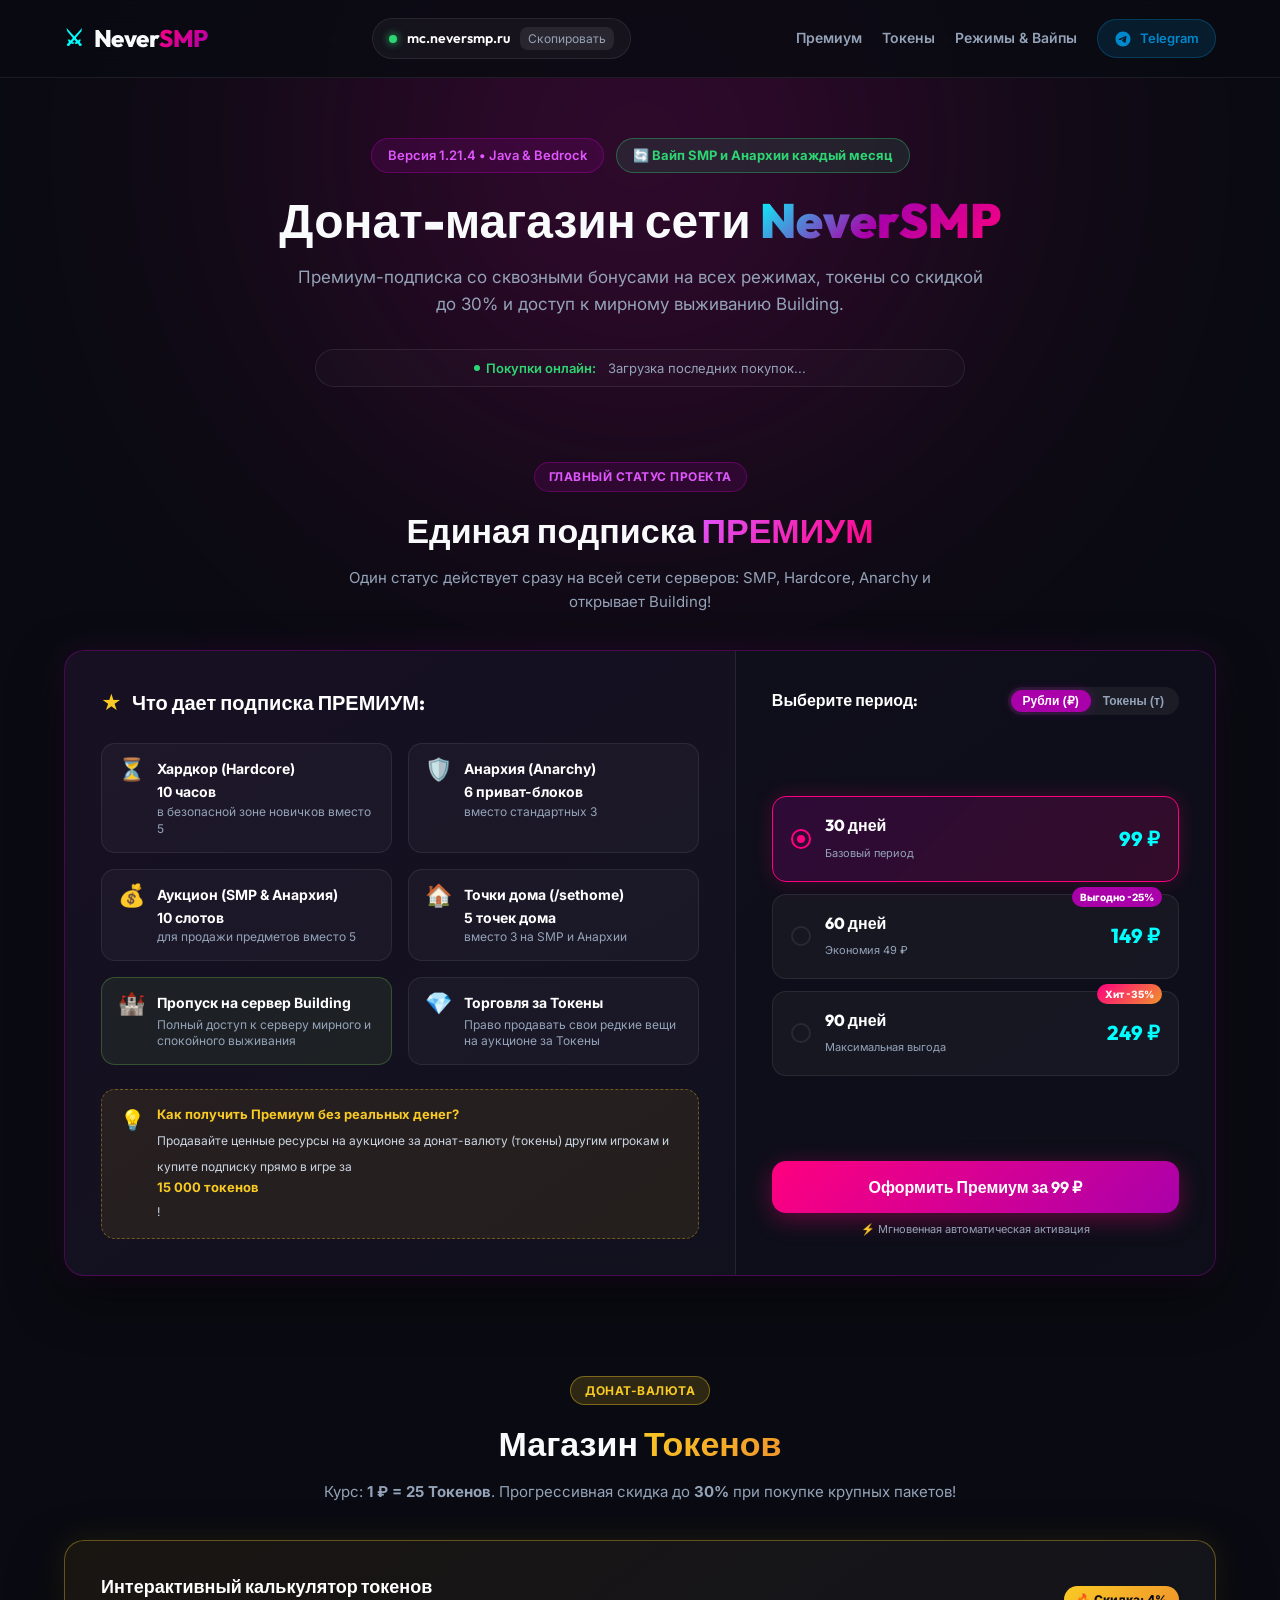
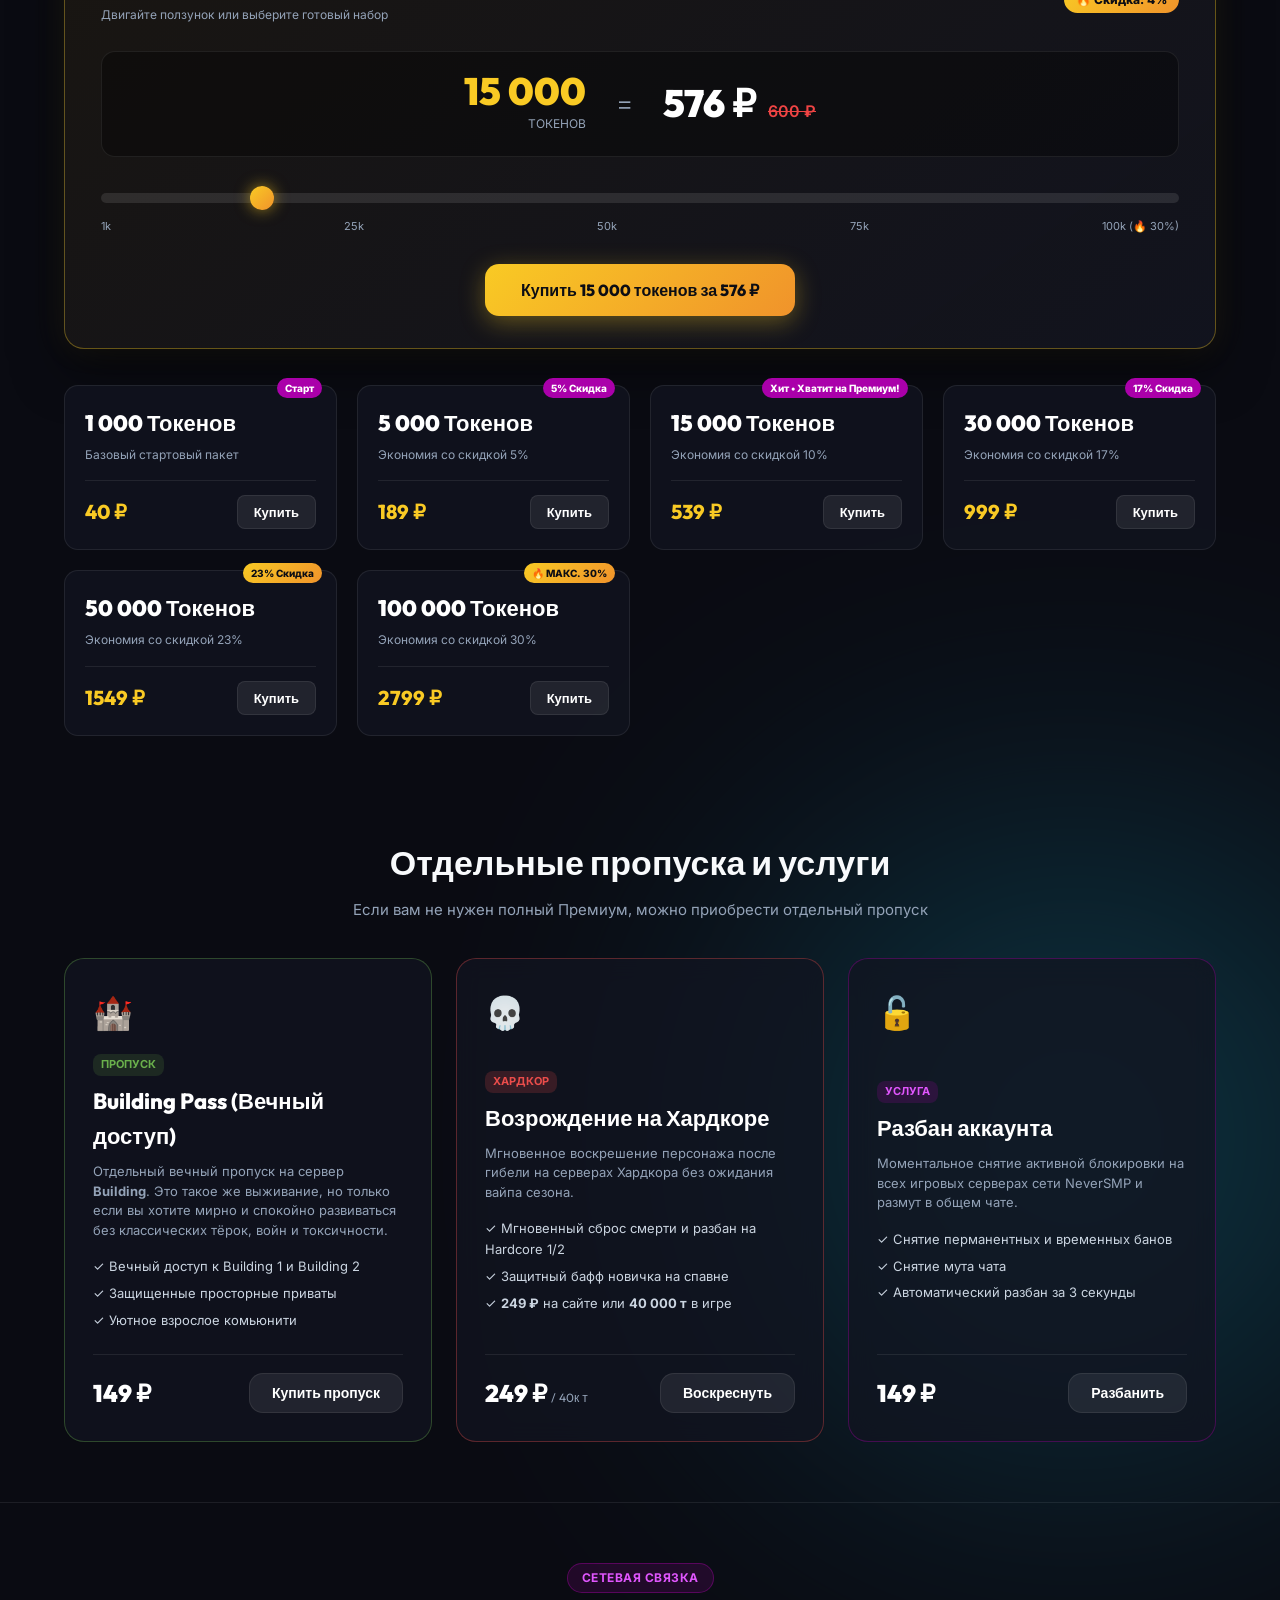
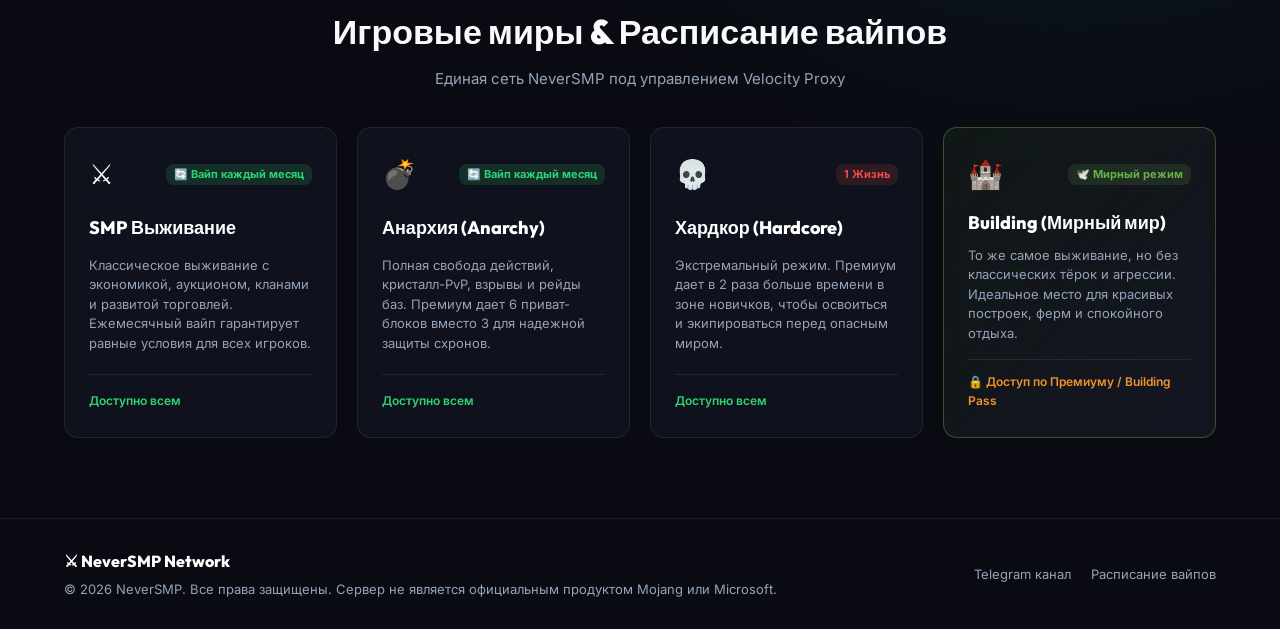
==== frontend/index.html @ 184de2c0 "feat: initial release - NeverSMP Minecraft network core, web store, deployment & orchestration confi" ====
<!DOCTYPE html>
<html lang="ru">
<head>
    <meta charset="UTF-8">
    <meta name="viewport" content="width=device-width, initial-scale=1.0">
    <title>NeverSMP — Официальный магазин доната | donate.neversmp.ru</title>
    <meta name="description" content="Официальный магазин NeverSMP 1.21.4. Премиум подписка (30/60/90 дней), токены со скидкой до 30%, пропуск на мирный сервер Building. Мгновенная автоматическая выдача.">
    <link rel="preconnect" href="https://fonts.googleapis.com">
    <link rel="preconnect" href="https://fonts.gstatic.com" crossorigin>
    <link href="https://fonts.googleapis.com/css2?family=Inter:wght@400;500;600;700;800&family=Outfit:wght@600;700;800;900&display=swap" rel="stylesheet">
    <link rel="stylesheet" href="style.css">
</head>
<body>
    <!-- Ambient Background Glows -->
    <div class="bg-glow glow-top"></div>
    <div class="bg-glow glow-bottom"></div>

    <!-- Header Navigation -->
    <header class="site-header">
        <div class="container header-container">
            <div class="logo-wrapper">
                <span class="logo-icon">⚔</span>
                <span class="logo-text">Never<span class="logo-accent">SMP</span></span>
            </div>
            
            <div class="server-ip-badge" id="copy-ip-btn" title="Нажмите, чтобы скопировать IP">
                <span class="ip-status-dot"></span>
                <span class="ip-text">mc.neversmp.ru</span>
                <span class="copy-hint" id="copy-hint">Скопировать</span>
            </div>

            <nav class="header-nav">
                <a href="#premium" class="nav-link">Премиум</a>
                <a href="#tokens" class="nav-link">Токены</a>
                <a href="#modes" class="nav-link">Режимы & Вайпы</a>
                <a href="https://t.me/NeverSMP" target="_blank" class="nav-btn tg-btn">
                    <svg width="18" height="18" viewBox="0 0 24 24" fill="currentColor"><path d="M12 2C6.48 2 2 6.48 2 12s4.48 10 10 10 10-4.48 10-10S17.52 2 12 2zm4.64 6.8c-.15 1.58-.8 5.42-1.13 7.19-.14.75-.42 1-.68 1.03-.58.05-1.02-.38-1.58-.75-.88-.58-1.38-.94-2.23-1.5-.99-.65-.35-1.01.22-1.59.15-.15 2.71-2.48 2.76-2.69a.2.2 0 00-.05-.18c-.06-.05-.14-.03-.21-.02-.09.02-1.49.95-4.22 2.79-.4.27-.76.41-1.08.4-.36-.01-1.04-.2-1.55-.37-.63-.2-1.12-.31-1.08-.66.02-.18.27-.36.74-.55 2.92-1.27 4.86-2.11 5.83-2.52 2.77-1.15 3.35-1.35 3.73-1.36.08 0 .27.02.39.12.1.08.13.19.14.27-.01.06.01.24 0 .38z"/></svg>
                    Telegram
                </a>
            </nav>
        </div>
    </header>

    <main>
        <!-- Hero Section -->
        <section class="hero-section">
            <div class="container hero-container">
                <div class="hero-tags-row">
                    <span class="hero-badge">Версия 1.21.4 • Java & Bedrock</span>
                    <span class="wipe-badge">🔄 Вайп SMP и Анархии каждый месяц</span>
                </div>
                
                <h1 class="hero-title">Донат-магазин сети <span class="gradient-text">NeverSMP</span></h1>
                <p class="hero-subtitle">Премиум-подписка со сквозными бонусами на всех режимах, токены со скидкой до 30% и доступ к мирному выживанию Building.</p>

                <!-- Recent Purchases Live Bar -->
                <div class="live-feed-bar" id="live-feed-bar">
                    <span class="live-tag"><span class="pulse-dot"></span> Покупки онлайн:</span>
                    <div class="feed-ticker-wrap" id="feed-ticker">
                        <span class="feed-item">Загрузка последних покупок...</span>
                    </div>
                </div>
            </div>
        </section>

        <!-- Premium Subscription Feature Showcase -->
        <section class="premium-section" id="premium">
            <div class="container">
                <div class="section-head">
                    <div class="badge-pill">Главный статус проекта</div>
                    <h2 class="section-title">Единая подписка <span class="purple-gradient-text">ПРЕМИУМ</span></h2>
                    <p class="section-desc">Один статус действует сразу на всей сети серверов: SMP, Hardcore, Anarchy и открывает Building!</p>
                </div>

                <div class="premium-hero-card">
                    <!-- Left: Perks list -->
                    <div class="premium-perks-side">
                        <div class="perks-heading">
                            <span class="star-icon">★</span>
                            <h3>Что дает подписка ПРЕМИУМ:</h3>
                        </div>
                        
                        <div class="perks-grid">
                            <div class="perk-item">
                                <div class="perk-icon-wrap">⏳</div>
                                <div class="perk-content">
                                    <strong>Хардкор (Hardcore)</strong>
                                    <p><strong>10 часов</strong> в безопасной зоне новичков вместо 5</p>
                                </div>
                            </div>
                            <div class="perk-item">
                                <div class="perk-icon-wrap">🛡️</div>
                                <div class="perk-content">
                                    <strong>Анархия (Anarchy)</strong>
                                    <p><strong>6 приват-блоков</strong> вместо стандартных 3</p>
                                </div>
                            </div>
                            <div class="perk-item">
                                <div class="perk-icon-wrap">💰</div>
                                <div class="perk-content">
                                    <strong>Аукцион (SMP & Анархия)</strong>
                                    <p><strong>10 слотов</strong> для продажи предметов вместо 5</p>
                                </div>
                            </div>
                            <div class="perk-item">
                                <div class="perk-icon-wrap">🏠</div>
                                <div class="perk-content">
                                    <strong>Точки дома (/sethome)</strong>
                                    <p><strong>5 точек дома</strong> вместо 3 на SMP и Анархии</p>
                                </div>
                            </div>
                            <div class="perk-item perk-highlight">
                                <div class="perk-icon-wrap">🏰</div>
                                <div class="perk-content">
                                    <strong>Пропуск на сервер Building</strong>
                                    <p>Полный доступ к серверу мирного и спокойного выживания</p>
                                </div>
                            </div>
                            <div class="perk-item">
                                <div class="perk-icon-wrap">💎</div>
                                <div class="perk-content">
                                    <strong>Торговля за Токены</strong>
                                    <p>Право продавать свои редкие вещи на аукционе за Токены</p>
                                </div>
                            </div>
                        </div>

                        <!-- Auction Token earning tip -->
                        <div class="token-earning-note">
                            <span class="note-icon">💡</span>
                            <div class="note-text">
                                <strong>Как получить Премиум без реальных денег?</strong>
                                <span>Продавайте ценные ресурсы на аукционе за донат-валюту (токены) другим игрокам и купите подписку прямо в игре за <strong>15 000 токенов</strong>!</span>
                            </div>
                        </div>
                    </div>

                    <!-- Right: Duration Selector & Buy Box -->
                    <div class="premium-buy-side">
                        <div class="buy-side-header">
                            <span class="buy-title">Выберите период:</span>
                            <div class="currency-toggle">
                                <button class="curr-btn active" id="curr-rub-btn">Рубли (₽)</button>
                                <button class="curr-btn" id="curr-tok-btn">Токены (т)</button>
                            </div>
                        </div>

                        <div class="tier-select-cards">
                            <div class="tier-card active" data-tier="30" data-price-rub="99" data-price-tok="15000">
                                <div class="tier-radio"><span class="radio-dot"></span></div>
                                <div class="tier-info">
                                    <span class="tier-name">30 дней</span>
                                    <span class="tier-sub">Базовый период</span>
                                </div>
                                <div class="tier-cost">
                                    <span class="price-val" data-rub="99 ₽" data-tok="15 000 т">99 ₽</span>
                                </div>
                            </div>

                            <div class="tier-card" data-tier="60" data-price-rub="149" data-price-tok="25000">
                                <div class="tier-badge-top">Выгодно -25%</div>
                                <div class="tier-radio"><span class="radio-dot"></span></div>
                                <div class="tier-info">
                                    <span class="tier-name">60 дней</span>
                                    <span class="tier-sub">Экономия 49 ₽</span>
                                </div>
                                <div class="tier-cost">
                                    <span class="price-val" data-rub="149 ₽" data-tok="25 000 т">149 ₽</span>
                                </div>
                            </div>

                            <div class="tier-card" data-tier="90" data-price-rub="249" data-price-tok="40000">
                                <div class="tier-badge-top hot">Хит -35%</div>
                                <div class="tier-radio"><span class="radio-dot"></span></div>
                                <div class="tier-info">
                                    <span class="tier-name">90 дней</span>
                                    <span class="tier-sub">Максимальная выгода</span>
                                </div>
                                <div class="tier-cost">
                                    <span class="price-val" data-rub="249 ₽" data-tok="40 000 т">249 ₽</span>
                                </div>
                            </div>
                        </div>

                        <div class="buy-cta-box">
                            <button class="primary-glow-btn" id="buy-premium-btn">
                                <span>Оформить Премиум за <strong id="selected-tier-price">99 ₽</strong></span>
                            </button>
                            <span class="instant-delivery-text">⚡ Мгновенная автоматическая активация</span>
                        </div>
                    </div>
                </div>
            </div>
        </section>

        <!-- Tokens Store & Interactive Calculator Section -->
        <section class="tokens-section" id="tokens">
            <div class="container">
                <div class="section-head">
                    <div class="badge-pill gold-pill">Донат-валюта</div>
                    <h2 class="section-title">Магазин <span class="gold-gradient-text">Токенов</span></h2>
                    <p class="section-desc">Курс: <strong>1 ₽ = 25 Токенов</strong>. Прогрессивная скидка до <strong>30%</strong> при покупке крупных пакетов!</p>
                </div>

                <!-- Interactive Token Slider / Calculator -->
                <div class="token-calc-card">
                    <div class="calc-top-row">
                        <div class="calc-label-wrap">
                            <span class="calc-label">Интерактивный калькулятор токенов</span>
                            <span class="calc-hint">Двигайте ползунок или выберите готовый набор</span>
                        </div>
                        <div class="calc-discount-badge" id="calc-discount-badge">Скидка: 0%</div>
                    </div>

                    <div class="calc-display-wrap">
                        <div class="display-tokens">
                            <span class="tokens-num" id="calc-tokens-val">15 000</span>
                            <span class="tokens-unit">Токенов</span>
                        </div>
                        <div class="display-equals">=</div>
                        <div class="display-rub">
                            <span class="rub-num" id="calc-price-val">539 ₽</span>
                            <span class="rub-base-price" id="calc-base-price">600 ₽</span>
                        </div>
                    </div>

                    <div class="slider-wrap">
                        <input type="range" id="tokens-range-slider" min="1000" max="100000" step="1000" value="15000" class="custom-range">
                        <div class="slider-ticks">
                            <span>1k</span>
                            <span>25k</span>
                            <span>50k</span>
                            <span>75k</span>
                            <span>100k (🔥 30%)</span>
                        </div>
                    </div>

                    <div class="calc-buy-action">
                        <button class="gold-glow-btn" id="buy-calc-tokens-btn">
                            Купить <span id="btn-tokens-amount">15 000</span> токенов за <span id="btn-tokens-price">539 ₽</span>
                        </button>
                    </div>
                </div>

                <!-- Preset Token Packages Grid -->
                <div class="packages-grid" id="token-packages-grid">
                    <!-- Populated by JavaScript -->
                </div>
            </div>
        </section>

        <!-- Other Services (Building Pass & Unban) -->
        <section class="services-section" id="services">
            <div class="container">
                <div class="section-head">
                    <h2 class="section-title">Отдельные пропуска и услуги</h2>
                    <p class="section-desc">Если вам не нужен полный Премиум, можно приобрести отдельный пропуск</p>
                </div>

                <div class="services-grid">
                    <!-- Building Mode Solo Pass -->
                    <div class="service-card building-card">
                        <div class="service-icon">🏰</div>
                        <div class="service-body">
                            <div class="service-badge">Пропуск</div>
                            <h3 class="service-title">Building Pass (Вечный доступ)</h3>
                            <p class="service-desc">
                                Отдельный вечный пропуск на сервер <strong>Building</strong>. Это такое же выживание, но только если вы хотите мирно и спокойно развиваться без классических тёрок, войн и токсичности.
                            </p>
                            <ul class="service-perks">
                                <li>✓ Вечный доступ к Building 1 и Building 2</li>
                                <li>✓ Защищенные просторные приваты</li>
                                <li>✓ Уютное взрослое комьюнити</li>
                            </ul>
                        </div>
                        <div class="service-bottom">
                            <div class="service-price">149 ₽</div>
                            <button class="service-buy-btn" onclick="openCheckoutModal('building_pass')">Купить пропуск</button>
                        </div>
                    </div>

                    <!-- Hardcore Revive Service -->
                    <div class="service-card hardcore-revive-card">
                        <div class="service-icon">💀</div>
                        <div class="service-body">
                            <div class="service-badge hardcore-badge">Хардкор</div>
                            <h3 class="service-title">Возрождение на Хардкоре</h3>
                            <p class="service-desc">
                                Мгновенное воскрешение персонажа после гибели на серверах Хардкора без ожидания вайпа сезона.
                            </p>
                            <ul class="service-perks">
                                <li>✓ Мгновенный сброс смерти и разбан на Hardcore 1/2</li>
                                <li>✓ Защитный бафф новичка на спавне</li>
                                <li>✓ <strong>249 ₽</strong> на сайте или <strong>40 000 т</strong> в игре</li>
                            </ul>
                        </div>
                        <div class="service-bottom">
                            <div class="service-price">249 ₽ <small style="font-size:12px;color:#94a3b8;font-weight:400;">/ 40к т</small></div>
                            <button class="service-buy-btn" onclick="openCheckoutModal('hardcore_revive')">Воскреснуть</button>
                        </div>
                    </div>

                    <!-- Unban Service -->
                    <div class="service-card unban-card">
                        <div class="service-icon">🔓</div>
                        <div class="service-body">
                            <div class="service-badge unban-badge">Услуга</div>
                            <h3 class="service-title">Разбан аккаунта</h3>
                            <p class="service-desc">
                                Моментальное снятие активной блокировки на всех игровых серверах сети NeverSMP и размут в общем чате.
                            </p>
                            <ul class="service-perks">
                                <li>✓ Снятие перманентных и временных банов</li>
                                <li>✓ Снятие мута чата</li>
                                <li>✓ Автоматический разбан за 3 секунды</li>
                            </ul>
                        </div>
                        <div class="service-bottom">
                            <div class="service-price">149 ₽</div>
                            <button class="service-buy-btn" onclick="openCheckoutModal('unban')">Разбанить</button>
                        </div>
                    </div>
                </div>
            </div>
        </section>

        <!-- Server Modes & Wipe Schedule Showcase -->
        <section class="modes-section" id="modes">
            <div class="container">
                <div class="section-head">
                    <div class="badge-pill">Сетевая связка</div>
                    <h2 class="section-title">Игровые миры & Расписание вайпов</h2>
                    <p class="section-desc">Единая сеть NeverSMP под управлением Velocity Proxy</p>
                </div>

                <div class="modes-grid">
                    <div class="mode-card">
                        <div class="mode-top-row">
                            <span class="mode-icon">⚔</span>
                            <span class="mode-tag tag-wipe">🔄 Вайп каждый месяц</span>
                        </div>
                        <h3 class="mode-name">SMP Выживание</h3>
                        <p class="mode-desc">Классическое выживание с экономикой, аукционом, кланами и развитой торговлей. Ежемесячный вайп гарантирует равные условия для всех игроков.</p>
                        <div class="mode-footer">
                            <span class="mode-status status-open">Доступно всем</span>
                        </div>
                    </div>

                    <div class="mode-card">
                        <div class="mode-top-row">
                            <span class="mode-icon">💣</span>
                            <span class="mode-tag tag-wipe">🔄 Вайп каждый месяц</span>
                        </div>
                        <h3 class="mode-name">Анархия (Anarchy)</h3>
                        <p class="mode-desc">Полная свобода действий, кристалл-PvP, взрывы и рейды баз. Премиум дает 6 приват-блоков вместо 3 для надежной защиты схронов.</p>
                        <div class="mode-footer">
                            <span class="mode-status status-open">Доступно всем</span>
                        </div>
                    </div>

                    <div class="mode-card">
                        <div class="mode-top-row">
                            <span class="mode-icon">💀</span>
                            <span class="mode-tag tag-hardcore">1 Жизнь</span>
                        </div>
                        <h3 class="mode-name">Хардкор (Hardcore)</h3>
                        <p class="mode-desc">Экстремальный режим. Премиум дает в 2 раза больше времени в зоне новичков, чтобы освоиться и экипироваться перед опасным миром.</p>
                        <div class="mode-footer">
                            <span class="mode-status status-open">Доступно всем</span>
                        </div>
                    </div>

                    <div class="mode-card mode-card-building">
                        <div class="mode-top-row">
                            <span class="mode-icon">🏰</span>
                            <span class="mode-tag tag-peace">🕊️ Мирный режим</span>
                        </div>
                        <h3 class="mode-name">Building (Мирный мир)</h3>
                        <p class="mode-desc">То же самое выживание, но без классических тёрок и агрессии. Идеальное место для красивых построек, ферм и спокойного отдыха.</p>
                        <div class="mode-footer">
                            <span class="mode-status status-vip">🔒 Доступ по Премиуму / Building Pass</span>
                        </div>
                    </div>
                </div>
            </div>
        </section>
    </main>

    <!-- Modal Purchase Checkout -->
    <div class="modal-overlay" id="checkout-modal">
        <div class="modal-card">
            <button class="modal-close" id="modal-close-btn">&times;</button>
            
            <div class="modal-header">
                <div class="item-preview-badge" id="modal-item-badge">Подписка</div>
                <h3 class="modal-title" id="modal-item-name">Премиум (30 дней)</h3>
                <div class="modal-price" id="modal-item-price">99 ₽</div>
            </div>

            <form id="purchase-form" class="modal-form">
                <div class="platform-toggle-group">
                    <button type="button" class="platform-tab active" data-platform="java">☕ Java Edition (ПК)</button>
                    <button type="button" class="platform-tab" data-platform="bedrock">📱 Bedrock (Телефон)</button>
                </div>

                <div class="form-group">
                    <label for="player-nick" id="nick-field-label">Ваш никнейм в Java Edition</label>
                    <div class="input-with-avatar">
                        <img src="https://minotar.net/helm/Steve/40.png" alt="Skin preview" class="player-avatar-preview" id="avatar-preview">
                        <input type="text" id="player-nick" placeholder="Например: qqvoil" required minlength="3" maxlength="17" autocomplete="off">
                    </div>
                    <small class="field-hint" id="nick-field-hint">Убедитесь в правильности написания ника (с учетом регистра).</small>
                </div>

                <div class="form-group">
                    <label for="server-select">Сервер для выдачи</label>
                    <select id="server-select" class="form-select">
                        <option value="global" selected>Вся сеть (Global • Премиум действует везде)</option>
                        <option value="smp1">SMP-1 (Выживание)</option>
                        <option value="hardcore1">Hardcore-1 (Хардкор)</option>
                        <option value="anarchy1">Anarchy-1 (Анархия)</option>
                        <option value="building1">Building-1 (Мирный сервер)</option>
                    </select>
                </div>

                <div class="form-group">
                    <label for="promo-code">Промокод на скидку</label>
                    <div class="promo-input-row">
                        <input type="text" id="promo-code" placeholder="NEVER2026" maxlength="20">
                        <button type="button" class="promo-apply-btn" id="apply-promo-btn">Применить</button>
                    </div>
                    <small class="promo-msg" id="promo-msg"></small>
                </div>

                <div class="payment-summary">
                    <div class="summary-row">
                        <span>Итого к оплате:</span>
                        <strong class="summary-final-price" id="summary-final-price">99 ₽</strong>
                    </div>
                    <div class="summary-features">
                        <span>✓ Мгновенная выдача за 3 секунды через RCON</span>
                        <span>✓ Оплата СБП, Mir, Visa, Mastercard, Карты РФ</span>
                    </div>
                </div>

                <button type="submit" class="submit-pay-btn" id="submit-pay-btn">
                    <span class="btn-text">Перейти к оплате</span>
                    <span class="btn-loader" style="display:none;">Оформление...</span>
                </button>
            </form>
        </div>
    </div>

    <!-- Success Modal -->
    <div class="modal-overlay" id="success-modal">
        <div class="modal-card success-card">
            <button class="modal-close" id="success-close-btn">&times;</button>
            <div class="success-icon">🎉</div>
            <h3 class="modal-title">Оплата успешно проведена!</h3>
            <p class="success-desc">Привилегии уже активированы на сервере NeverSMP. Если вы в игре, перезайдите для обновления префикса.</p>

            <button class="action-btn back-to-shop-btn" id="finish-success-btn">Вернуться в магазин</button>
        </div>
    </div>

    <!-- In-Game Token Purchase Instruction Modal -->
    <div class="modal-overlay" id="token-purchase-modal">
        <div class="modal-card">
            <button class="modal-close" id="token-modal-close-btn">&times;</button>
            <div class="token-modal-head">
                <div class="item-preview-badge gold-pill">Покупка за Токены</div>
                <h3 class="modal-title">Как купить Премиум за Токены:</h3>
            </div>
            
            <div class="token-instructions-list">
                <div class="inst-step">
                    <span class="step-num">1</span>
                    <div>
                        <strong>Зайдите на сервер NeverSMP</strong>
                        <p>Подключитесь по адресу <code>mc.neversmp.ru</code> на версии 1.21.4.</p>
                    </div>
                </div>
                <div class="inst-step">
                    <span class="step-num">2</span>
                    <div>
                        <strong>Откройте меню доната в игре</strong>
                        <p>Напишите в чате команду <code>/shop</code> или <code>/donate</code>.</p>
                    </div>
                </div>
                <div class="inst-step">
                    <span class="step-num">3</span>
                    <div>
                        <strong>Выберите Премиум на 30 дней (15 000 т)</strong>
                        <p>Если у вас не хватает токенов, вы можете продать свои ценные вещи на аукционе (<code>/ah</code>) за токены другим игрокам или докупить их в калькуляторе выше!</p>
                    </div>
                </div>
            </div>

            <button class="primary-glow-btn full-width" id="close-token-inst-btn">Понятно, спасибо!</button>
        </div>
    </div>

    <!-- Footer -->
    <footer class="site-footer">
        <div class="container footer-container">
            <div class="footer-left">
                <div class="footer-logo">⚔ NeverSMP Network</div>
                <p class="footer-copy">© 2026 NeverSMP. Все права защищены. Сервер не является официальным продуктом Mojang или Microsoft.</p>
            </div>
            <div class="footer-right">
                <a href="https://t.me/NeverSMP" target="_blank">Telegram канал</a>
                <a href="#modes">Расписание вайпов</a>
            </div>
        </div>
    </footer>

    <script src="app.js"></script>
</body>
</html>
---- frontend/style.css ----
:root {
    --bg-main: #0a0b12;
    --bg-card: rgba(18, 20, 32, 0.75);
    --bg-card-hover: rgba(26, 29, 48, 0.9);
    --border-color: rgba(255, 255, 255, 0.08);
    --border-glow: rgba(170, 0, 170, 0.35);
    
    --accent-purple: #aa00aa;
    --accent-pink: #ff007f;
    --accent-cyan: #00ffff;
    --accent-blue: #3a7bd5;
    --accent-gold: #f9ca24;
    --accent-gold-dark: #f0932b;
    --accent-green: #6ab04c;
    
    --text-main: #f8fafc;
    --text-muted: #94a3b8;
    --font-heading: 'Outfit', -apple-system, sans-serif;
    --font-body: 'Inter', -apple-system, sans-serif;
    
    --radius-sm: 8px;
    --radius-md: 14px;
    --radius-lg: 20px;
    --radius-full: 9999px;
    
    --shadow-glow: 0 0 35px rgba(170, 0, 170, 0.3);
}

* {
    margin: 0;
    padding: 0;
    box-sizing: border-box;
}

body {
    background-color: var(--bg-main);
    color: var(--text-main);
    font-family: var(--font-body);
    line-height: 1.6;
    overflow-x: hidden;
    position: relative;
    min-height: 100vh;
}

/* Ambient Background Glows */
.bg-glow {
    position: absolute;
    width: 650px;
    height: 650px;
    border-radius: 50%;
    filter: blur(150px);
    pointer-events: none;
    z-index: 0;
    opacity: 0.22;
}

.glow-top {
    top: -180px;
    left: 50%;
    transform: translateX(-50%);
    background: radial-gradient(circle, var(--accent-purple), var(--accent-pink));
}

.glow-bottom {
    bottom: 20%;
    right: -120px;
    background: radial-gradient(circle, var(--accent-cyan), var(--accent-blue));
}

.container {
    max-width: 1200px;
    margin: 0 auto;
    padding: 0 24px;
    position: relative;
    z-index: 1;
}

/* Header */
.site-header {
    padding: 18px 0;
    border-bottom: 1px solid var(--border-color);
    backdrop-filter: blur(20px);
    position: sticky;
    top: 0;
    z-index: 100;
    background: rgba(10, 11, 18, 0.85);
}

.header-container {
    display: flex;
    align-items: center;
    justify-content: space-between;
}

.logo-wrapper {
    display: flex;
    align-items: center;
    gap: 10px;
    font-family: var(--font-heading);
    font-size: 24px;
    font-weight: 800;
    letter-spacing: -0.5px;
}

.logo-icon {
    color: var(--accent-cyan);
    font-size: 22px;
}

.logo-accent {
    background: linear-gradient(135deg, var(--accent-pink), var(--accent-purple));
    -webkit-background-clip: text;
    -webkit-text-fill-color: transparent;
}

.server-ip-badge {
    display: flex;
    align-items: center;
    gap: 10px;
    background: rgba(255, 255, 255, 0.04);
    border: 1px solid var(--border-color);
    padding: 8px 16px;
    border-radius: var(--radius-full);
    cursor: pointer;
    transition: all 0.25s ease;
    user-select: none;
}

.server-ip-badge:hover {
    background: rgba(255, 255, 255, 0.08);
    border-color: var(--accent-cyan);
    box-shadow: 0 0 18px rgba(0, 255, 255, 0.25);
}

.ip-status-dot {
    width: 8px;
    height: 8px;
    background-color: #2ed573;
    border-radius: 50%;
    box-shadow: 0 0 8px #2ed573;
}

.ip-text {
    font-family: var(--font-heading);
    font-weight: 600;
    font-size: 14px;
    color: #fff;
}

.copy-hint {
    font-size: 12px;
    color: var(--text-muted);
    background: rgba(255, 255, 255, 0.08);
    padding: 2px 8px;
    border-radius: var(--radius-sm);
    transition: all 0.2s;
}

.header-nav {
    display: flex;
    align-items: center;
    gap: 20px;
}

.nav-link {
    color: var(--text-muted);
    text-decoration: none;
    font-size: 14px;
    font-weight: 600;
    transition: color 0.2s;
}

.nav-link:hover {
    color: #fff;
}

.nav-btn {
    display: inline-flex;
    align-items: center;
    gap: 8px;
    padding: 8px 16px;
    border-radius: var(--radius-full);
    font-size: 13px;
    font-weight: 600;
    text-decoration: none;
    transition: all 0.25s ease;
}

.tg-btn {
    background: rgba(0, 136, 204, 0.15);
    color: #0088cc;
    border: 1px solid rgba(0, 136, 204, 0.3);
}

.tg-btn:hover {
    background: #0088cc;
    color: #fff;
    box-shadow: 0 0 15px rgba(0, 136, 204, 0.4);
}

/* Hero Section */
.hero-section {
    padding: 60px 0 35px;
    text-align: center;
}

.hero-tags-row {
    display: flex;
    align-items: center;
    justify-content: center;
    gap: 12px;
    flex-wrap: wrap;
    margin-bottom: 20px;
}

.hero-badge {
    padding: 6px 16px;
    background: rgba(170, 0, 170, 0.15);
    border: 1px solid rgba(170, 0, 170, 0.4);
    color: #e056fd;
    border-radius: var(--radius-full);
    font-size: 13px;
    font-weight: 600;
}

.wipe-badge {
    padding: 6px 16px;
    background: rgba(46, 213, 115, 0.12);
    border: 1px solid rgba(46, 213, 115, 0.35);
    color: #2ed573;
    border-radius: var(--radius-full);
    font-size: 13px;
    font-weight: 700;
}

.hero-title {
    font-family: var(--font-heading);
    font-size: 48px;
    font-weight: 900;
    line-height: 1.15;
    margin-bottom: 16px;
    max-width: 850px;
    margin-left: auto;
    margin-right: auto;
}

.gradient-text {
    background: linear-gradient(135deg, #00ffff 0%, #aa00aa 50%, #ff007f 100%);
    -webkit-background-clip: text;
    -webkit-text-fill-color: transparent;
}

.purple-gradient-text {
    background: linear-gradient(135deg, #e056fd 0%, #ff007f 100%);
    -webkit-background-clip: text;
    -webkit-text-fill-color: transparent;
}

.gold-gradient-text {
    background: linear-gradient(135deg, #f9ca24 0%, #f0932b 100%);
    -webkit-background-clip: text;
    -webkit-text-fill-color: transparent;
}

.hero-subtitle {
    font-size: 17px;
    color: var(--text-muted);
    max-width: 700px;
    margin: 0 auto 30px;
}

/* Cross Promo Card */
.cross-promo-card {
    background: linear-gradient(135deg, rgba(30, 15, 45, 0.85), rgba(15, 25, 45, 0.85));
    border: 1px solid rgba(170, 0, 170, 0.35);
    border-radius: var(--radius-md);
    padding: 16px 24px;
    max-width: 800px;
    margin: 0 auto 28px;
    position: relative;
    box-shadow: 0 10px 30px rgba(0, 0, 0, 0.35);
    backdrop-filter: blur(12px);
}

.promo-badge-tag {
    position: absolute;
    top: -10px;
    left: 24px;
    background: linear-gradient(135deg, var(--accent-pink), var(--accent-purple));
    color: #fff;
    font-size: 10px;
    font-weight: 800;
    padding: 2px 10px;
    border-radius: var(--radius-full);
    letter-spacing: 0.5px;
}

.promo-text-wrap {
    display: flex;
    align-items: center;
    gap: 16px;
    text-align: left;
}

.promo-icon {
    font-size: 32px;
}

.promo-title {
    font-family: var(--font-heading);
    font-size: 16px;
    font-weight: 700;
    color: #fff;
    margin-bottom: 2px;
}

.promo-desc {
    font-size: 13px;
    color: var(--text-muted);
}

/* Live Feed Bar */
.live-feed-bar {
    display: flex;
    align-items: center;
    justify-content: center;
    gap: 12px;
    font-size: 13px;
    color: var(--text-muted);
    background: rgba(255, 255, 255, 0.02);
    padding: 8px 18px;
    border-radius: var(--radius-full);
    border: 1px solid var(--border-color);
    max-width: 650px;
    margin: 0 auto;
}

.live-tag {
    display: flex;
    align-items: center;
    gap: 6px;
    font-weight: 600;
    color: #2ed573;
}

.pulse-dot {
    width: 6px;
    height: 6px;
    background: #2ed573;
    border-radius: 50%;
    animation: pulse 1.5s infinite;
}

@keyframes pulse {
    0% { opacity: 1; transform: scale(1); }
    50% { opacity: 0.4; transform: scale(1.4); }
    100% { opacity: 1; transform: scale(1); }
}

/* Section Common */
.badge-pill {
    display: inline-block;
    padding: 4px 14px;
    background: rgba(170, 0, 170, 0.15);
    border: 1px solid rgba(170, 0, 170, 0.4);
    color: #e056fd;
    border-radius: var(--radius-full);
    font-size: 12px;
    font-weight: 700;
    text-transform: uppercase;
    letter-spacing: 0.5px;
    margin-bottom: 12px;
}

.gold-pill {
    background: rgba(249, 202, 36, 0.15);
    border-color: rgba(249, 202, 36, 0.4);
    color: #f9ca24;
}

.section-head {
    text-align: center;
    margin-bottom: 36px;
}

.section-title {
    font-family: var(--font-heading);
    font-size: 34px;
    font-weight: 900;
    margin-bottom: 8px;
}

.section-desc {
    font-size: 15px;
    color: var(--text-muted);
    max-width: 650px;
    margin: 0 auto;
}

/* ==========================================================================
   1. Premium Showcase Card & Tier Selector
   ========================================================================== */
.premium-section {
    padding: 40px 0 60px;
}

.premium-hero-card {
    background: linear-gradient(145deg, rgba(26, 18, 38, 0.85), rgba(16, 18, 30, 0.9));
    border: 1px solid rgba(170, 0, 170, 0.35);
    border-radius: var(--radius-lg);
    box-shadow: 0 20px 50px rgba(0, 0, 0, 0.5), 0 0 30px rgba(170, 0, 170, 0.15);
    backdrop-filter: blur(16px);
    display: grid;
    grid-template-columns: 1.4fr 1fr;
    overflow: hidden;
}

.premium-perks-side {
    padding: 36px;
    border-right: 1px solid var(--border-color);
}

.perks-heading {
    display: flex;
    align-items: center;
    gap: 10px;
    margin-bottom: 24px;
}

.star-icon {
    color: var(--accent-gold);
    font-size: 20px;
}

.perks-heading h3 {
    font-family: var(--font-heading);
    font-size: 20px;
    font-weight: 800;
    color: #fff;
}

.perks-grid {
    display: grid;
    grid-template-columns: 1fr 1fr;
    gap: 16px;
    margin-bottom: 24px;
}

.perk-item {
    background: rgba(255, 255, 255, 0.03);
    border: 1px solid var(--border-color);
    border-radius: var(--radius-md);
    padding: 14px 16px;
    display: flex;
    align-items: flex-start;
    gap: 12px;
    transition: all 0.2s;
}

.perk-item:hover {
    background: rgba(255, 255, 255, 0.06);
    border-color: rgba(170, 0, 170, 0.4);
}

.perk-highlight {
    background: rgba(106, 176, 76, 0.1);
    border-color: rgba(106, 176, 76, 0.35);
}

.perk-icon-wrap {
    font-size: 22px;
    line-height: 1;
}

.perk-content strong {
    display: block;
    font-size: 14px;
    font-weight: 700;
    color: #fff;
    margin-bottom: 2px;
}

.perk-content p {
    font-size: 12px;
    color: var(--text-muted);
    line-height: 1.4;
}

.token-earning-note {
    background: rgba(249, 202, 36, 0.08);
    border: 1px dashed rgba(249, 202, 36, 0.35);
    border-radius: var(--radius-md);
    padding: 14px 18px;
    display: flex;
    align-items: flex-start;
    gap: 12px;
}

.note-icon {
    font-size: 20px;
}

.note-text strong {
    display: block;
    font-size: 13px;
    color: #f9ca24;
    margin-bottom: 2px;
}

.note-text span {
    font-size: 12px;
    color: #cbd5e1;
    line-height: 1.4;
}

/* Right Side: Tiers and Checkout */
.premium-buy-side {
    padding: 36px;
    display: flex;
    flex-direction: column;
    justify-content: space-between;
    background: rgba(12, 14, 24, 0.6);
}

.buy-side-header {
    display: flex;
    justify-content: space-between;
    align-items: center;
    margin-bottom: 20px;
}

.buy-title {
    font-family: var(--font-heading);
    font-size: 16px;
    font-weight: 700;
    color: #fff;
}

.currency-toggle {
    display: flex;
    background: rgba(255, 255, 255, 0.06);
    border-radius: var(--radius-full);
    padding: 3px;
}

.curr-btn {
    background: none;
    border: none;
    color: var(--text-muted);
    padding: 4px 12px;
    border-radius: var(--radius-full);
    font-size: 12px;
    font-weight: 700;
    cursor: pointer;
    transition: all 0.2s;
}

.curr-btn.active {
    background: var(--accent-purple);
    color: #fff;
    box-shadow: 0 0 10px rgba(170, 0, 170, 0.4);
}

.tier-select-cards {
    display: flex;
    flex-direction: column;
    gap: 12px;
    margin-bottom: 24px;
}

.tier-card {
    background: rgba(255, 255, 255, 0.04);
    border: 1px solid var(--border-color);
    border-radius: var(--radius-md);
    padding: 16px 18px;
    display: flex;
    align-items: center;
    gap: 14px;
    cursor: pointer;
    position: relative;
    transition: all 0.25s ease;
}

.tier-card:hover {
    background: rgba(255, 255, 255, 0.08);
    border-color: rgba(255, 255, 255, 0.2);
}

.tier-card.active {
    background: linear-gradient(135deg, rgba(170, 0, 170, 0.2), rgba(255, 0, 127, 0.15));
    border-color: var(--accent-pink);
    box-shadow: 0 0 20px rgba(255, 0, 127, 0.2);
}

.tier-radio {
    width: 20px;
    height: 20px;
    border-radius: 50%;
    border: 2px solid var(--border-color);
    display: flex;
    align-items: center;
    justify-content: center;
    transition: all 0.2s;
}

.tier-card.active .tier-radio {
    border-color: var(--accent-pink);
}

.radio-dot {
    width: 8px;
    height: 8px;
    border-radius: 50%;
    background: transparent;
    transition: background 0.2s;
}

.tier-card.active .radio-dot {
    background: var(--accent-pink);
}

.tier-badge-top {
    position: absolute;
    top: -8px;
    right: 16px;
    background: var(--accent-purple);
    color: #fff;
    font-size: 10px;
    font-weight: 800;
    padding: 2px 8px;
    border-radius: var(--radius-full);
}

.tier-badge-top.hot {
    background: linear-gradient(135deg, #ff007f, #f0932b);
}

.tier-info {
    flex-grow: 1;
}

.tier-name {
    display: block;
    font-family: var(--font-heading);
    font-size: 16px;
    font-weight: 800;
    color: #fff;
}

.tier-sub {
    font-size: 11px;
    color: var(--text-muted);
}

.tier-cost .price-val {
    font-family: var(--font-heading);
    font-size: 20px;
    font-weight: 800;
    color: var(--accent-cyan);
}

.buy-cta-box {
    display: flex;
    flex-direction: column;
    gap: 8px;
}

.primary-glow-btn {
    background: linear-gradient(135deg, var(--accent-pink), var(--accent-purple));
    border: none;
    color: #fff;
    padding: 16px;
    border-radius: var(--radius-md);
    font-family: var(--font-heading);
    font-size: 16px;
    font-weight: 800;
    cursor: pointer;
    transition: all 0.25s ease;
    box-shadow: 0 6px 25px rgba(255, 0, 127, 0.35);
    text-align: center;
}

.primary-glow-btn:hover {
    box-shadow: 0 8px 30px rgba(255, 0, 127, 0.55);
    transform: translateY(-2px);
}

.full-width {
    width: 100%;
}

.instant-delivery-text {
    font-size: 11px;
    color: var(--text-muted);
    text-align: center;
}

/* ==========================================================================
   2. Tokens Section & Interactive Calculator
   ========================================================================== */
.tokens-section {
    padding: 40px 0 60px;
}

.token-calc-card {
    background: linear-gradient(145deg, rgba(28, 24, 18, 0.85), rgba(18, 20, 32, 0.9));
    border: 1px solid rgba(249, 202, 36, 0.35);
    border-radius: var(--radius-lg);
    padding: 32px 36px;
    box-shadow: 0 20px 50px rgba(0, 0, 0, 0.5), 0 0 30px rgba(249, 202, 36, 0.1);
    margin-bottom: 36px;
}

.calc-top-row {
    display: flex;
    justify-content: space-between;
    align-items: center;
    margin-bottom: 24px;
}

.calc-label {
    display: block;
    font-family: var(--font-heading);
    font-size: 18px;
    font-weight: 800;
    color: #fff;
}

.calc-hint {
    font-size: 12px;
    color: var(--text-muted);
}

.calc-discount-badge {
    background: linear-gradient(135deg, #f9ca24, #f0932b);
    color: #0c0d14;
    font-size: 12px;
    font-weight: 800;
    padding: 4px 12px;
    border-radius: var(--radius-full);
}

.calc-display-wrap {
    display: flex;
    align-items: center;
    justify-content: center;
    gap: 30px;
    background: rgba(0, 0, 0, 0.35);
    border: 1px solid var(--border-color);
    border-radius: var(--radius-md);
    padding: 20px;
    margin-bottom: 28px;
}

.display-tokens {
    text-align: right;
}

.tokens-num {
    font-family: var(--font-heading);
    font-size: 38px;
    font-weight: 900;
    color: var(--accent-gold);
    display: block;
    line-height: 1;
}

.tokens-unit {
    font-size: 12px;
    color: var(--text-muted);
    text-transform: uppercase;
}

.display-equals {
    font-size: 28px;
    color: var(--text-muted);
    font-weight: 300;
}

.display-rub {
    text-align: left;
}

.rub-num {
    font-family: var(--font-heading);
    font-size: 38px;
    font-weight: 900;
    color: #fff;
    display: inline-block;
    line-height: 1;
}

.rub-base-price {
    font-size: 16px;
    color: #ef4444;
    text-decoration: line-through;
    margin-left: 8px;
    font-weight: 600;
}

/* Custom Range Slider */
.slider-wrap {
    margin-bottom: 28px;
}

.custom-range {
    -webkit-appearance: none;
    width: 100%;
    height: 10px;
    border-radius: 5px;
    background: rgba(255, 255, 255, 0.1);
    outline: none;
    cursor: pointer;
}

.custom-range::-webkit-slider-thumb {
    -webkit-appearance: none;
    width: 24px;
    height: 24px;
    border-radius: 50%;
    background: linear-gradient(135deg, #f9ca24, #f0932b);
    cursor: pointer;
    box-shadow: 0 0 15px rgba(249, 202, 36, 0.6);
    transition: transform 0.15s;
}

.custom-range::-webkit-slider-thumb:hover {
    transform: scale(1.2);
}

.slider-ticks {
    display: flex;
    justify-content: space-between;
    font-size: 11px;
    color: var(--text-muted);
    margin-top: 8px;
}

.calc-buy-action {
    text-align: center;
}

.gold-glow-btn {
    background: linear-gradient(135deg, #f9ca24, #f0932b);
    border: none;
    color: #0c0d14;
    padding: 16px 36px;
    border-radius: var(--radius-md);
    font-family: var(--font-heading);
    font-size: 16px;
    font-weight: 800;
    cursor: pointer;
    transition: all 0.25s ease;
    box-shadow: 0 6px 25px rgba(249, 202, 36, 0.35);
}

.gold-glow-btn:hover {
    box-shadow: 0 8px 30px rgba(249, 202, 36, 0.6);
    transform: translateY(-2px);
}

/* Preset Token Packages Grid */
.packages-grid {
    display: grid;
    grid-template-columns: repeat(auto-fill, minmax(240px, 1fr));
    gap: 20px;
}

.package-card {
    background: var(--bg-card);
    border: 1px solid var(--border-color);
    border-radius: var(--radius-md);
    padding: 20px;
    display: flex;
    flex-direction: column;
    justify-content: space-between;
    transition: all 0.25s ease;
    position: relative;
}

.package-card:hover {
    background: var(--bg-card-hover);
    border-color: rgba(249, 202, 36, 0.5);
    transform: translateY(-4px);
    box-shadow: 0 10px 25px rgba(0, 0, 0, 0.4), 0 0 15px rgba(249, 202, 36, 0.15);
}

.pkg-badge {
    position: absolute;
    top: -8px;
    right: 14px;
    background: var(--accent-purple);
    color: #fff;
    font-size: 10px;
    font-weight: 800;
    padding: 2px 8px;
    border-radius: var(--radius-full);
}

.pkg-badge.gold {
    background: linear-gradient(135deg, #f9ca24, #f0932b);
    color: #0c0d14;
}

.pkg-tokens {
    font-family: var(--font-heading);
    font-size: 22px;
    font-weight: 900;
    color: #fff;
    margin-bottom: 4px;
}

.pkg-desc {
    font-size: 12px;
    color: var(--text-muted);
    margin-bottom: 16px;
}

.pkg-bottom {
    display: flex;
    align-items: center;
    justify-content: space-between;
    border-top: 1px solid var(--border-color);
    padding-top: 14px;
}

.pkg-price {
    font-family: var(--font-heading);
    font-size: 20px;
    font-weight: 800;
    color: var(--accent-gold);
}

.pkg-btn {
    background: rgba(255, 255, 255, 0.08);
    border: 1px solid var(--border-color);
    color: #fff;
    padding: 8px 16px;
    border-radius: var(--radius-sm);
    font-family: var(--font-heading);
    font-weight: 700;
    font-size: 13px;
    cursor: pointer;
    transition: all 0.2s;
}

.pkg-btn:hover {
    background: linear-gradient(135deg, #f9ca24, #f0932b);
    color: #0c0d14;
    border-color: transparent;
}

/* ==========================================================================
   3. Services Section (Building Pass & Unban)
   ========================================================================== */
.services-section {
    padding: 40px 0 60px;
}

.services-grid {
    display: grid;
    grid-template-columns: repeat(auto-fit, minmax(300px, 1fr));
    gap: 24px;
}

.service-card {
    background: var(--bg-card);
    border: 1px solid var(--border-color);
    border-radius: var(--radius-lg);
    padding: 28px;
    display: flex;
    flex-direction: column;
    justify-content: space-between;
    position: relative;
    backdrop-filter: blur(12px);
    transition: all 0.25s ease;
}

.service-card:hover {
    background: var(--bg-card-hover);
    transform: translateY(-4px);
}

.building-card {
    border-color: rgba(106, 176, 76, 0.35);
}

.building-card:hover {
    border-color: var(--accent-green);
    box-shadow: 0 10px 30px rgba(0, 0, 0, 0.4), 0 0 20px rgba(106, 176, 76, 0.2);
}

.hardcore-revive-card {
    border-color: rgba(235, 77, 75, 0.35);
}

.hardcore-revive-card:hover {
    border-color: #eb4d4b;
    box-shadow: 0 10px 30px rgba(0, 0, 0, 0.4), 0 0 25px rgba(235, 77, 75, 0.3);
}

.unban-card {
    border-color: rgba(170, 0, 170, 0.35);
}

.unban-card:hover {
    border-color: var(--accent-pink);
    box-shadow: 0 10px 30px rgba(0, 0, 0, 0.4), 0 0 20px rgba(255, 0, 127, 0.2);
}

.service-icon {
    font-size: 32px;
    margin-bottom: 12px;
}

.service-badge {
    display: inline-block;
    font-size: 11px;
    font-weight: 700;
    text-transform: uppercase;
    padding: 2px 8px;
    border-radius: var(--radius-sm);
    background: rgba(106, 176, 76, 0.15);
    color: #6ab04c;
    margin-bottom: 8px;
}

.hardcore-badge {
    background: rgba(235, 77, 75, 0.18);
    color: #eb4d4b;
}

.unban-badge {
    background: rgba(170, 0, 170, 0.18);
    color: #e056fd;
}

.service-title {
    font-family: var(--font-heading);
    font-size: 22px;
    font-weight: 800;
    color: #fff;
    margin-bottom: 8px;
}

.service-desc {
    font-size: 13px;
    color: var(--text-muted);
    line-height: 1.5;
    margin-bottom: 16px;
}

.service-perks {
    list-style: none;
    margin-bottom: 24px;
    display: flex;
    flex-direction: column;
    gap: 6px;
    font-size: 13px;
    color: #cbd5e1;
}

.service-bottom {
    display: flex;
    align-items: center;
    justify-content: space-between;
    border-top: 1px solid var(--border-color);
    padding-top: 18px;
}

.service-price {
    font-family: var(--font-heading);
    font-size: 24px;
    font-weight: 900;
    color: #fff;
}

.service-buy-btn {
    background: rgba(255, 255, 255, 0.08);
    border: 1px solid var(--border-color);
    color: #fff;
    padding: 10px 22px;
    border-radius: var(--radius-md);
    font-family: var(--font-heading);
    font-weight: 700;
    font-size: 14px;
    cursor: pointer;
    transition: all 0.25s ease;
}

.service-buy-btn:hover {
    background: #fff;
    color: #0c0d14;
}

/* ==========================================================================
   4. Modes & Wipes Section
   ========================================================================== */
.modes-section {
    padding: 60px 0 80px;
    border-top: 1px solid var(--border-color);
}

.modes-grid {
    display: grid;
    grid-template-columns: repeat(auto-fit, minmax(260px, 1fr));
    gap: 20px;
}

.mode-card {
    background: var(--bg-card);
    border: 1px solid var(--border-color);
    border-radius: var(--radius-md);
    padding: 24px;
    backdrop-filter: blur(10px);
    display: flex;
    flex-direction: column;
    justify-content: space-between;
}

.mode-card-building {
    border-color: rgba(106, 176, 76, 0.4);
    background: linear-gradient(135deg, rgba(106, 176, 76, 0.08), rgba(22, 24, 38, 0.8));
}

.mode-top-row {
    display: flex;
    justify-content: space-between;
    align-items: center;
    margin-bottom: 12px;
}

.mode-icon {
    font-size: 28px;
}

.mode-tag {
    font-size: 11px;
    font-weight: 700;
    padding: 2px 8px;
    border-radius: var(--radius-sm);
}

.tag-wipe {
    background: rgba(46, 213, 115, 0.15);
    color: #2ed573;
}

.tag-hardcore {
    background: rgba(235, 77, 75, 0.15);
    color: #eb4d4b;
}

.tag-peace {
    background: rgba(106, 176, 76, 0.15);
    color: #6ab04c;
}

.mode-name {
    font-family: var(--font-heading);
    font-size: 18px;
    font-weight: 800;
    color: #fff;
    margin-bottom: 8px;
}

.mode-desc {
    font-size: 13px;
    color: var(--text-muted);
    line-height: 1.5;
    margin-bottom: 16px;
}

.mode-footer {
    border-top: 1px solid var(--border-color);
    padding-top: 12px;
}

.mode-status {
    display: inline-block;
    font-size: 12px;
    font-weight: 600;
}

.status-open { color: #2ed573; }
.status-vip { color: #f0932b; }

/* ==========================================================================
   5. Modals (Checkout & In-Game Tokens Instruction)
   ========================================================================== */
.modal-overlay {
    position: fixed;
    top: 0;
    left: 0;
    width: 100vw;
    height: 100vh;
    background: rgba(4, 5, 10, 0.88);
    backdrop-filter: blur(18px);
    z-index: 1000;
    display: none;
    align-items: center;
    justify-content: center;
    padding: 20px;
}

.modal-overlay.active {
    display: flex;
}

.modal-card {
    background: #141624;
    border: 1px solid rgba(255, 255, 255, 0.12);
    border-radius: var(--radius-lg);
    width: 100%;
    max-width: 480px;
    padding: 32px;
    position: relative;
    box-shadow: 0 20px 50px rgba(0, 0, 0, 0.7), 0 0 35px rgba(170, 0, 170, 0.2);
    animation: modalIn 0.25s cubic-bezier(0.16, 1, 0.3, 1);
}

@keyframes modalIn {
    from { opacity: 0; transform: scale(0.94) translateY(10px); }
    to { opacity: 1; transform: scale(1) translateY(0); }
}

.modal-close {
    position: absolute;
    top: 20px;
    right: 20px;
    background: none;
    border: none;
    color: var(--text-muted);
    font-size: 24px;
    cursor: pointer;
    transition: color 0.2s;
}

.modal-close:hover {
    color: #fff;
}

.modal-header {
    margin-bottom: 24px;
}

.item-preview-badge {
    display: inline-block;
    font-size: 11px;
    font-weight: 700;
    text-transform: uppercase;
    padding: 2px 8px;
    border-radius: var(--radius-sm);
    background: rgba(170, 0, 170, 0.2);
    color: var(--accent-pink);
    margin-bottom: 8px;
}

.modal-title {
    font-family: var(--font-heading);
    font-size: 24px;
    font-weight: 800;
    color: #fff;
    margin-bottom: 4px;
}

.modal-price {
    font-family: var(--font-heading);
    font-size: 20px;
    font-weight: 700;
    color: var(--accent-cyan);
}

.modal-form {
    display: flex;
    flex-direction: column;
    gap: 18px;
}

.platform-toggle-group {
    display: flex;
    background: rgba(0, 0, 0, 0.4);
    border: 1px solid var(--border-color);
    border-radius: var(--radius-md);
    padding: 4px;
    gap: 4px;
}

.platform-tab {
    flex: 1;
    background: transparent;
    border: none;
    color: var(--text-muted);
    font-family: var(--font-body);
    font-size: 12px;
    font-weight: 600;
    padding: 8px 12px;
    border-radius: var(--radius-sm);
    cursor: pointer;
    transition: all 0.2s ease;
}

.platform-tab:hover {
    color: #fff;
}

.platform-tab.active {
    background: rgba(224, 86, 253, 0.18);
    color: var(--accent-pink);
    box-shadow: 0 0 10px rgba(224, 86, 253, 0.2);
}

.form-group {
    display: flex;
    flex-direction: column;
    gap: 6px;
}

.form-group label {
    font-size: 13px;
    font-weight: 600;
    color: #e2e8f0;
}

.input-with-avatar {
    display: flex;
    align-items: center;
    background: rgba(255, 255, 255, 0.05);
    border: 1px solid var(--border-color);
    border-radius: var(--radius-md);
    padding: 6px 12px;
    gap: 10px;
}

.player-avatar-preview {
    width: 32px;
    height: 32px;
    border-radius: 6px;
    background: #202236;
}

.input-with-avatar input,
.form-select,
.promo-input-row input {
    width: 100%;
    background: transparent;
    border: none;
    color: #fff;
    font-size: 14px;
    font-family: var(--font-body);
    outline: none;
}

.form-select {
    background: rgba(255, 255, 255, 0.05);
    border: 1px solid var(--border-color);
    border-radius: var(--radius-md);
    padding: 12px;
    color: #fff;
    cursor: pointer;
}

.form-select option {
    background: #141624;
    color: #fff;
}

.promo-input-row {
    display: flex;
    background: rgba(255, 255, 255, 0.05);
    border: 1px solid var(--border-color);
    border-radius: var(--radius-md);
    padding: 4px 6px 4px 12px;
}

.promo-apply-btn {
    background: rgba(255, 255, 255, 0.1);
    border: none;
    color: #fff;
    padding: 6px 14px;
    border-radius: var(--radius-sm);
    font-size: 12px;
    font-weight: 600;
    cursor: pointer;
    transition: background 0.2s;
}

.promo-apply-btn:hover {
    background: var(--accent-purple);
}

.field-hint {
    font-size: 11px;
    color: var(--text-muted);
}

.promo-msg {
    font-size: 12px;
    margin-top: 4px;
}

.promo-msg.success { color: #2ed573; }
.promo-msg.error { color: #eb4d4b; }

.payment-summary {
    background: rgba(255, 255, 255, 0.03);
    border: 1px solid var(--border-color);
    border-radius: var(--radius-md);
    padding: 14px 16px;
}

.summary-row {
    display: flex;
    justify-content: space-between;
    align-items: center;
    font-size: 14px;
    margin-bottom: 8px;
}

.summary-final-price {
    font-family: var(--font-heading);
    font-size: 22px;
    font-weight: 800;
    color: #fff;
}

.summary-features {
    display: flex;
    flex-direction: column;
    gap: 4px;
    font-size: 11px;
    color: #a0aec0;
}

.submit-pay-btn {
    background: linear-gradient(135deg, var(--accent-pink), var(--accent-purple));
    border: none;
    color: #fff;
    padding: 14px;
    border-radius: var(--radius-md);
    font-family: var(--font-heading);
    font-size: 16px;
    font-weight: 700;
    cursor: pointer;
    transition: all 0.25s ease;
    box-shadow: 0 4px 20px rgba(255, 0, 127, 0.3);
}

.submit-pay-btn:hover {
    box-shadow: 0 6px 25px rgba(255, 0, 127, 0.5);
    transform: translateY(-2px);
}

/* In-Game Token Modal Specific */
.token-instructions-list {
    display: flex;
    flex-direction: column;
    gap: 16px;
    margin: 20px 0 24px;
}

.inst-step {
    display: flex;
    gap: 14px;
    align-items: flex-start;
}

.step-num {
    width: 28px;
    height: 28px;
    background: var(--accent-gold);
    color: #0c0d14;
    border-radius: 50%;
    font-weight: 900;
    display: flex;
    align-items: center;
    justify-content: center;
    flex-shrink: 0;
    font-size: 14px;
}

.inst-step strong {
    display: block;
    font-size: 14px;
    color: #fff;
    margin-bottom: 2px;
}

.inst-step p {
    font-size: 12px;
    color: var(--text-muted);
}

.inst-step code {
    background: rgba(255, 255, 255, 0.1);
    color: var(--accent-cyan);
    padding: 2px 6px;
    border-radius: 4px;
}

/* Success Modal */
.success-card {
    text-align: center;
}

.success-icon {
    font-size: 48px;
    margin-bottom: 12px;
}

.success-desc {
    font-size: 14px;
    color: var(--text-muted);
    margin-bottom: 24px;
}

.vpn-bonus-box {
    background: linear-gradient(135deg, rgba(58, 123, 213, 0.15), rgba(170, 0, 170, 0.15));
    border: 1px dashed var(--accent-cyan);
    border-radius: var(--radius-md);
    padding: 16px;
    margin-bottom: 24px;
    text-align: left;
}

.vpn-bonus-title {
    display: block;
    font-size: 13px;
    font-weight: 700;
    color: #fff;
    margin-bottom: 10px;
}

.vpn-code-row {
    display: flex;
    align-items: center;
    justify-content: space-between;
    background: #0c0d14;
    padding: 8px 12px;
    border-radius: var(--radius-sm);
    margin-bottom: 8px;
}

.vpn-code-row code {
    font-family: monospace;
    font-size: 16px;
    font-weight: 700;
    color: var(--accent-cyan);
    letter-spacing: 1px;
}

.copy-vpn-btn {
    background: var(--accent-purple);
    border: none;
    color: #fff;
    padding: 4px 10px;
    border-radius: 4px;
    font-size: 11px;
    font-weight: 600;
    cursor: pointer;
}

.vpn-link-text {
    font-size: 11px;
    color: var(--text-muted);
}

.vpn-link-text a {
    color: var(--accent-cyan);
    text-decoration: none;
}

.back-to-shop-btn {
    width: 100%;
    background: rgba(255, 255, 255, 0.08);
    border: 1px solid var(--border-color);
    color: #fff;
    padding: 12px;
    border-radius: var(--radius-md);
    font-family: var(--font-heading);
    font-weight: 600;
    cursor: pointer;
    transition: all 0.2s;
}

.back-to-shop-btn:hover {
    background: rgba(255, 255, 255, 0.15);
}

/* Footer */
.site-footer {
    border-top: 1px solid var(--border-color);
    padding: 30px 0;
    font-size: 13px;
    color: var(--text-muted);
}

.footer-container {
    display: flex;
    justify-content: space-between;
    align-items: center;
    flex-wrap: wrap;
    gap: 16px;
}

.footer-logo {
    font-family: var(--font-heading);
    font-size: 16px;
    font-weight: 800;
    color: #fff;
    margin-bottom: 4px;
}

.footer-right {
    display: flex;
    gap: 20px;
}

.footer-right a {
    color: var(--text-muted);
    text-decoration: none;
    transition: color 0.2s;
}

.footer-right a:hover {
    color: #fff;
}

@media (max-width: 900px) {
    .premium-hero-card { grid-template-columns: 1fr; }
    .premium-perks-side { border-right: none; border-bottom: 1px solid var(--border-color); }
    .perks-grid { grid-template-columns: 1fr; }
    .services-grid { grid-template-columns: 1fr; }
}

@media (max-width: 600px) {
    .hero-title { font-size: 32px; }
    .calc-display-wrap { flex-direction: column; gap: 10px; }
}
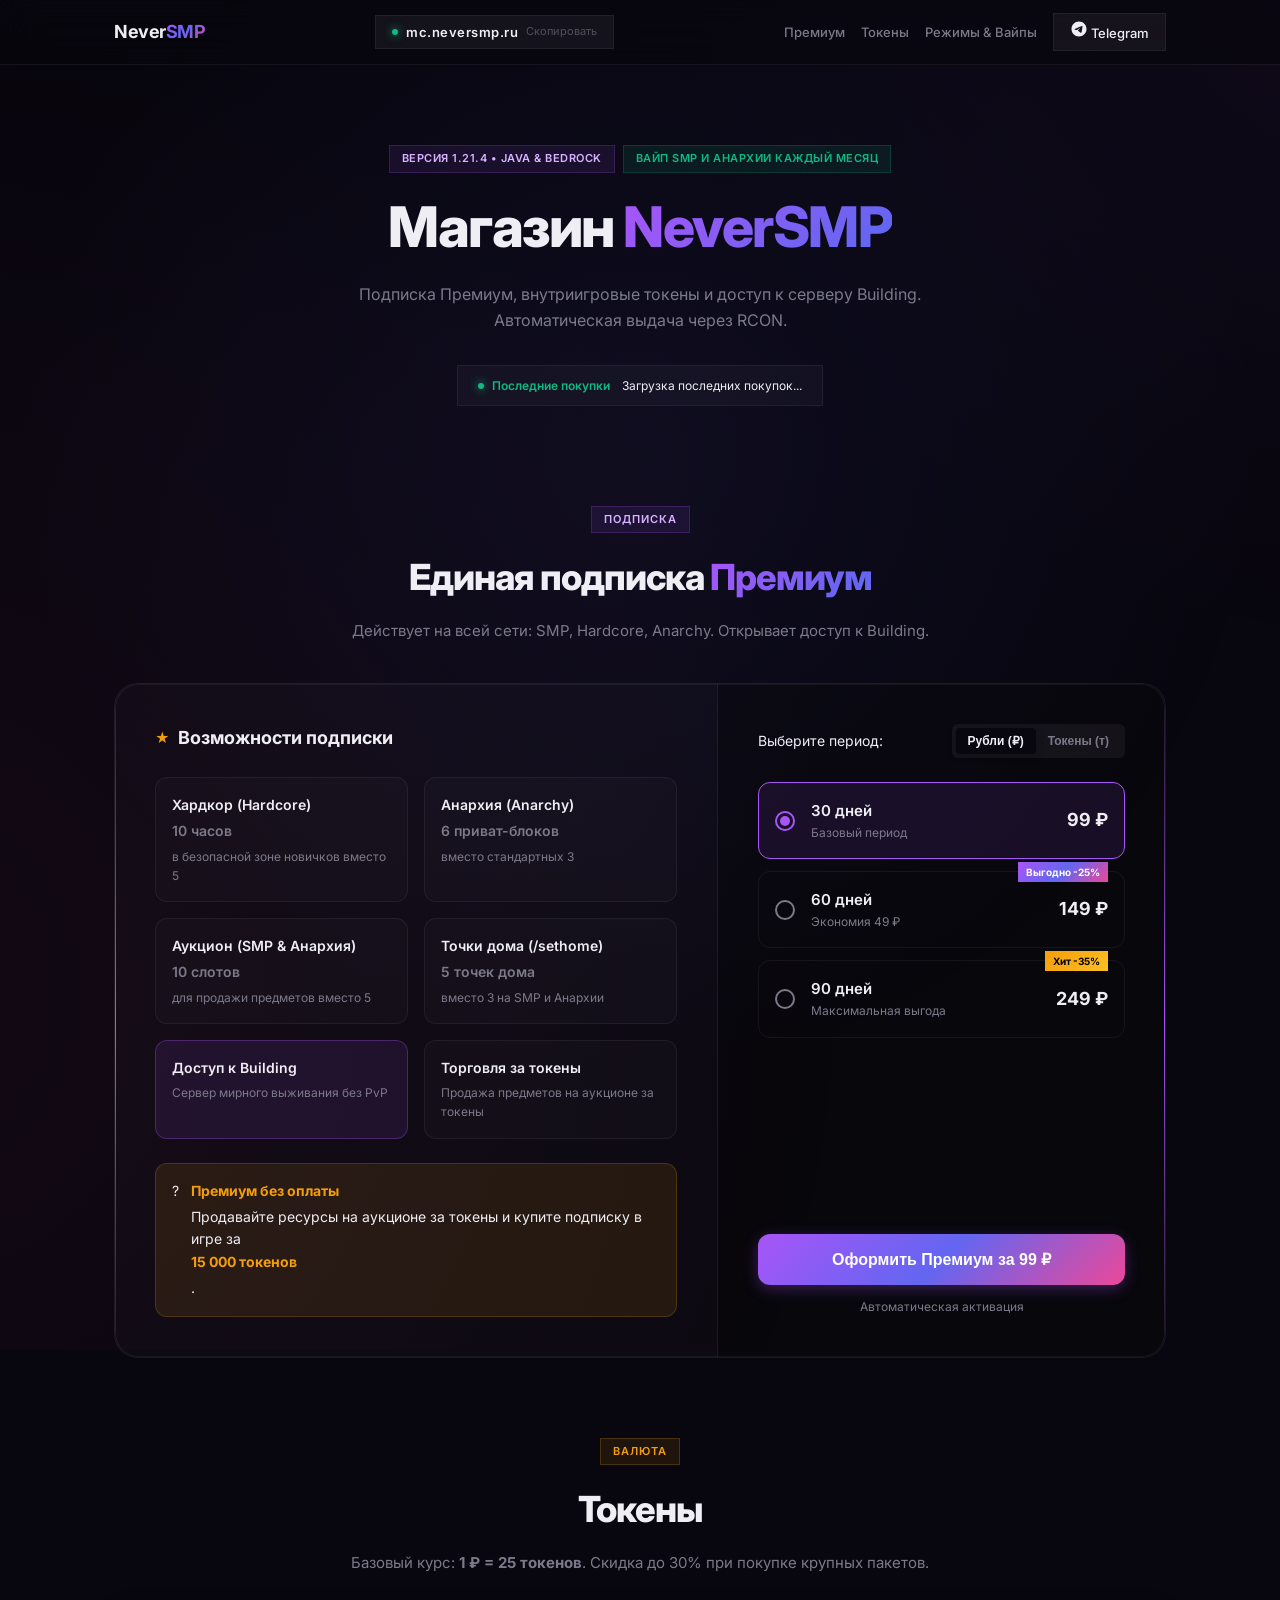
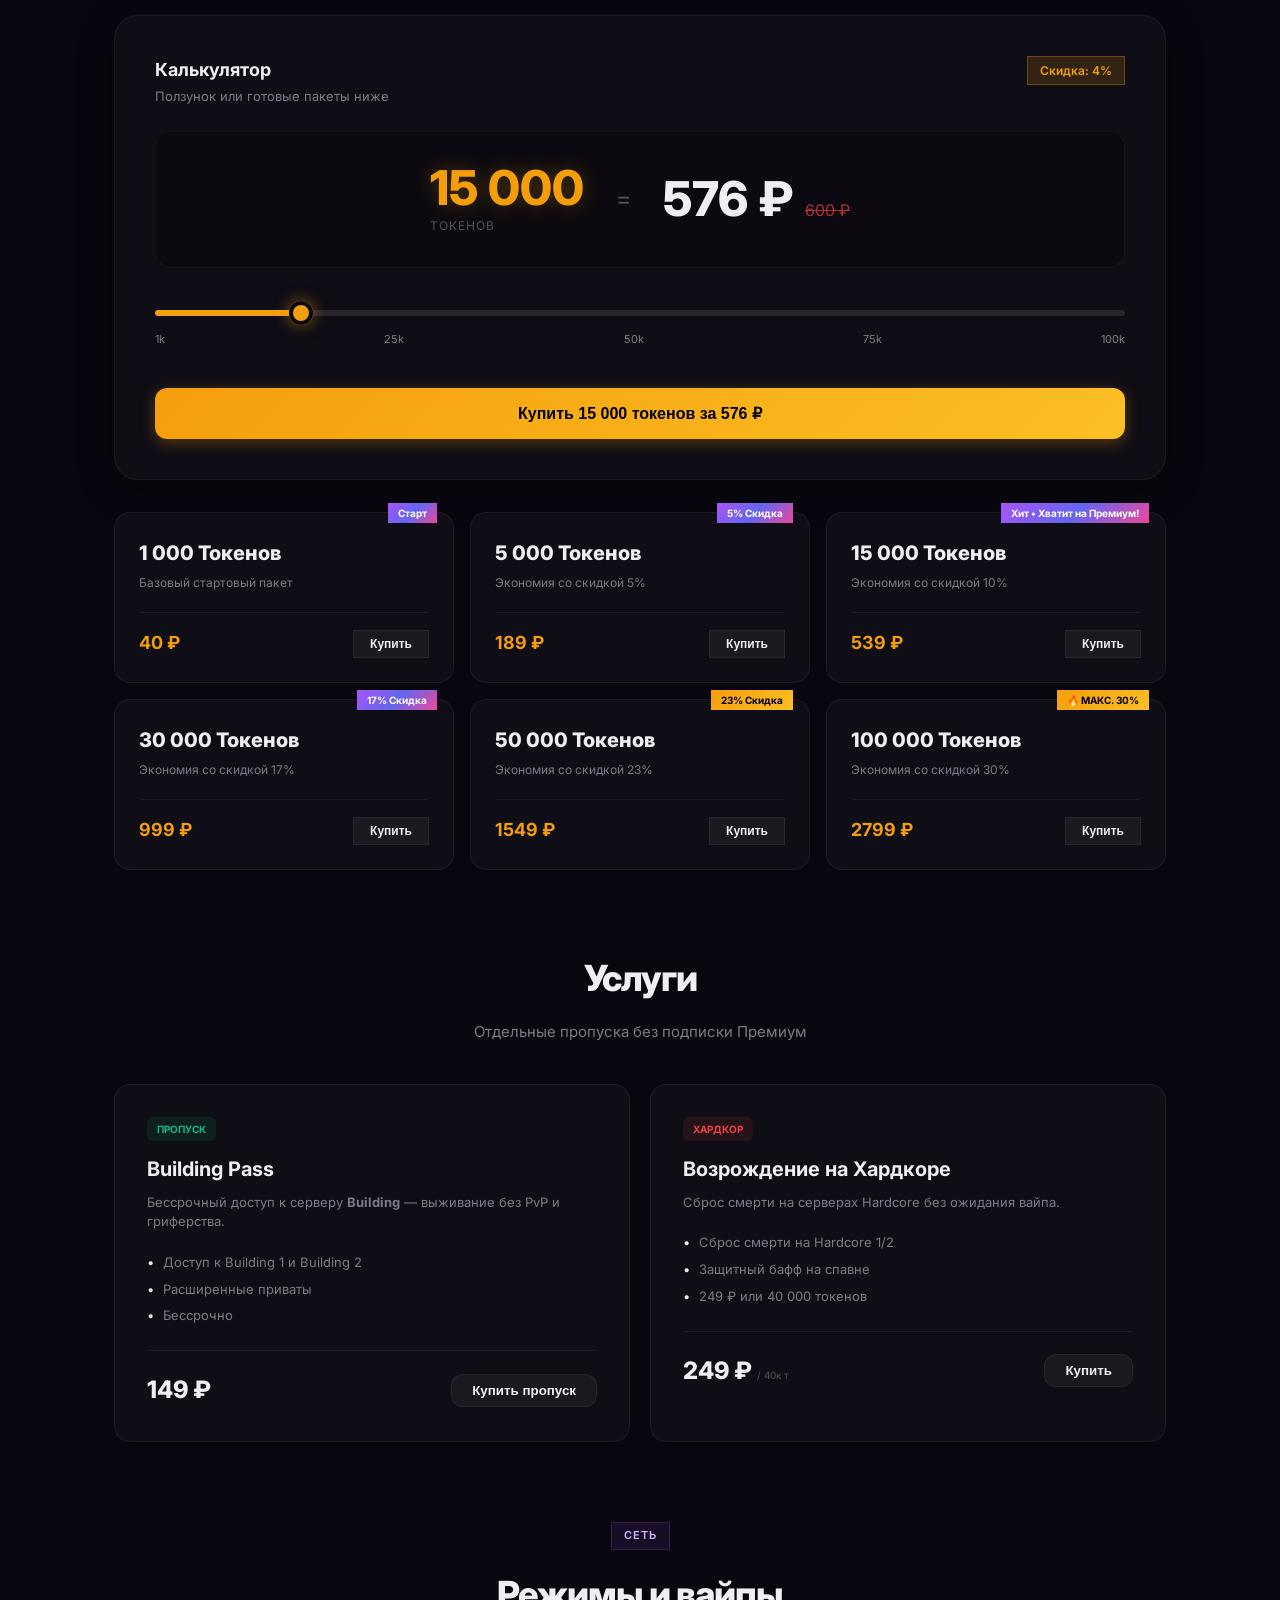
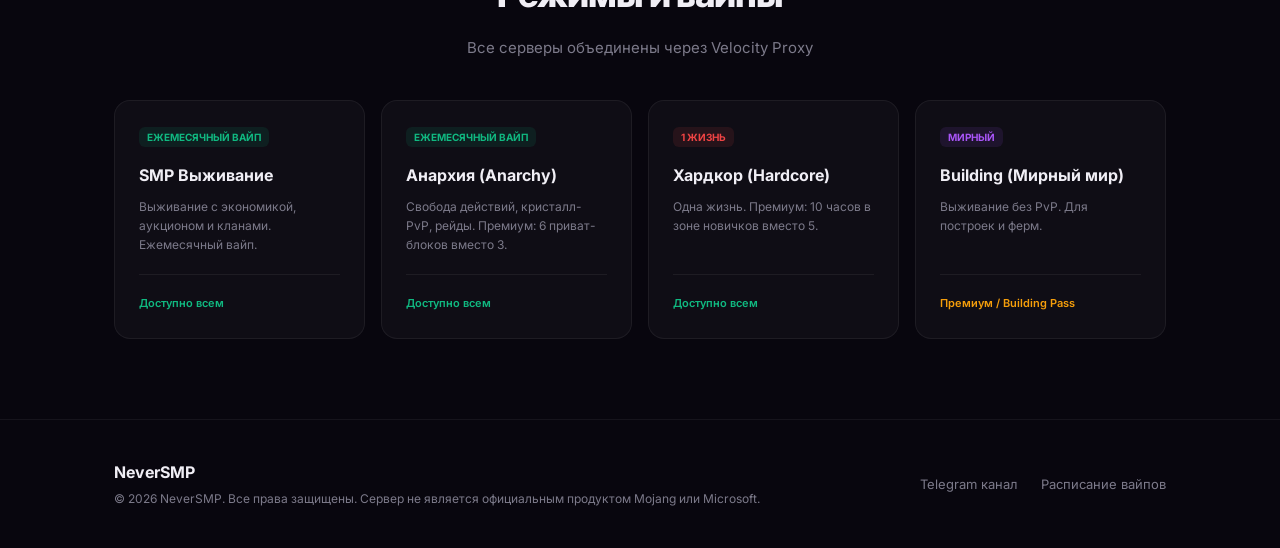
==== commit 707ed4be: "feat: upgrade UI design with luxury dark glassmorphism and modern typography" ====
--- a/frontend/index.html
+++ b/frontend/index.html
@@ -7,7 +7,7 @@
     <meta name="description" content="Официальный магазин NeverSMP 1.21.4. Премиум подписка (30/60/90 дней), токены со скидкой до 30%, пропуск на мирный сервер Building. Мгновенная автоматическая выдача.">
     <link rel="preconnect" href="https://fonts.googleapis.com">
     <link rel="preconnect" href="https://fonts.gstatic.com" crossorigin>
-    <link href="https://fonts.googleapis.com/css2?family=Inter:wght@400;500;600;700;800&family=Outfit:wght@600;700;800;900&display=swap" rel="stylesheet">
+    <link href="https://fonts.googleapis.com/css2?family=Inter:wght@400;500;600;700;800&display=swap" rel="stylesheet">
     <link rel="stylesheet" href="style.css">
 </head>
 <body>
@@ -19,7 +19,7 @@
     <header class="site-header">
         <div class="container header-container">
             <div class="logo-wrapper">
-                <span class="logo-icon">⚔</span>
+                <span class="logo-icon"></span>
                 <span class="logo-text">Never<span class="logo-accent">SMP</span></span>
             </div>
             
@@ -47,15 +47,15 @@
             <div class="container hero-container">
                 <div class="hero-tags-row">
                     <span class="hero-badge">Версия 1.21.4 • Java & Bedrock</span>
-                    <span class="wipe-badge">🔄 Вайп SMP и Анархии каждый месяц</span>
+                    <span class="wipe-badge">Вайп SMP и Анархии каждый месяц</span>
                 </div>
                 
-                <h1 class="hero-title">Донат-магазин сети <span class="gradient-text">NeverSMP</span></h1>
-                <p class="hero-subtitle">Премиум-подписка со сквозными бонусами на всех режимах, токены со скидкой до 30% и доступ к мирному выживанию Building.</p>
+                <h1 class="hero-title">Магазин <span class="gradient-text">NeverSMP</span></h1>
+                <p class="hero-subtitle">Подписка Премиум, внутриигровые токены и доступ к серверу Building. Автоматическая выдача через RCON.</p>
 
                 <!-- Recent Purchases Live Bar -->
                 <div class="live-feed-bar" id="live-feed-bar">
-                    <span class="live-tag"><span class="pulse-dot"></span> Покупки онлайн:</span>
+                    <span class="live-tag"><span class="pulse-dot"></span> Последние покупки</span>
                     <div class="feed-ticker-wrap" id="feed-ticker">
                         <span class="feed-item">Загрузка последних покупок...</span>
                     </div>
@@ -67,9 +67,9 @@
         <section class="premium-section" id="premium">
             <div class="container">
                 <div class="section-head">
-                    <div class="badge-pill">Главный статус проекта</div>
-                    <h2 class="section-title">Единая подписка <span class="purple-gradient-text">ПРЕМИУМ</span></h2>
-                    <p class="section-desc">Один статус действует сразу на всей сети серверов: SMP, Hardcore, Anarchy и открывает Building!</p>
+                    <div class="badge-pill">Подписка</div>
+                    <h2 class="section-title">Единая подписка <span class="purple-gradient-text">Премиум</span></h2>
+                    <p class="section-desc">Действует на всей сети: SMP, Hardcore, Anarchy. Открывает доступ к Building.</p>
                 </div>
 
                 <div class="premium-hero-card">
@@ -77,60 +77,60 @@
                     <div class="premium-perks-side">
                         <div class="perks-heading">
                             <span class="star-icon">★</span>
-                            <h3>Что дает подписка ПРЕМИУМ:</h3>
+                            <h3>Возможности подписки</h3>
                         </div>
                         
                         <div class="perks-grid">
                             <div class="perk-item">
-                                <div class="perk-icon-wrap">⏳</div>
+                                <div class="perk-icon-wrap"></div>
                                 <div class="perk-content">
                                     <strong>Хардкор (Hardcore)</strong>
                                     <p><strong>10 часов</strong> в безопасной зоне новичков вместо 5</p>
                                 </div>
                             </div>
                             <div class="perk-item">
-                                <div class="perk-icon-wrap">🛡️</div>
+                                <div class="perk-icon-wrap"></div>
                                 <div class="perk-content">
                                     <strong>Анархия (Anarchy)</strong>
                                     <p><strong>6 приват-блоков</strong> вместо стандартных 3</p>
                                 </div>
                             </div>
                             <div class="perk-item">
-                                <div class="perk-icon-wrap">💰</div>
+                                <div class="perk-icon-wrap"></div>
                                 <div class="perk-content">
                                     <strong>Аукцион (SMP & Анархия)</strong>
                                     <p><strong>10 слотов</strong> для продажи предметов вместо 5</p>
                                 </div>
                             </div>
                             <div class="perk-item">
-                                <div class="perk-icon-wrap">🏠</div>
+                                <div class="perk-icon-wrap"></div>
                                 <div class="perk-content">
                                     <strong>Точки дома (/sethome)</strong>
                                     <p><strong>5 точек дома</strong> вместо 3 на SMP и Анархии</p>
                                 </div>
                             </div>
                             <div class="perk-item perk-highlight">
-                                <div class="perk-icon-wrap">🏰</div>
+                                <div class="perk-icon-wrap"></div>
                                 <div class="perk-content">
-                                    <strong>Пропуск на сервер Building</strong>
-                                    <p>Полный доступ к серверу мирного и спокойного выживания</p>
+                                    <strong>Доступ к Building</strong>
+                                    <p>Сервер мирного выживания без PvP</p>
                                 </div>
                             </div>
                             <div class="perk-item">
-                                <div class="perk-icon-wrap">💎</div>
+                                <div class="perk-icon-wrap"></div>
                                 <div class="perk-content">
-                                    <strong>Торговля за Токены</strong>
-                                    <p>Право продавать свои редкие вещи на аукционе за Токены</p>
+                                    <strong>Торговля за токены</strong>
+                                    <p>Продажа предметов на аукционе за токены</p>
                                 </div>
                             </div>
                         </div>
 
                         <!-- Auction Token earning tip -->
                         <div class="token-earning-note">
-                            <span class="note-icon">💡</span>
+                            <span class="note-icon">?</span>
                             <div class="note-text">
-                                <strong>Как получить Премиум без реальных денег?</strong>
-                                <span>Продавайте ценные ресурсы на аукционе за донат-валюту (токены) другим игрокам и купите подписку прямо в игре за <strong>15 000 токенов</strong>!</span>
+                                <strong>Премиум без оплаты</strong>
+                                <span>Продавайте ресурсы на аукционе за токены и купите подписку в игре за <strong>15 000 токенов</strong>.</span>
                             </div>
                         </div>
                     </div>
@@ -186,7 +186,7 @@
                             <button class="primary-glow-btn" id="buy-premium-btn">
                                 <span>Оформить Премиум за <strong id="selected-tier-price">99 ₽</strong></span>
                             </button>
-                            <span class="instant-delivery-text">⚡ Мгновенная автоматическая активация</span>
+                            <span class="instant-delivery-text">Автоматическая активация</span>
                         </div>
                     </div>
                 </div>
@@ -197,17 +197,17 @@
         <section class="tokens-section" id="tokens">
             <div class="container">
                 <div class="section-head">
-                    <div class="badge-pill gold-pill">Донат-валюта</div>
-                    <h2 class="section-title">Магазин <span class="gold-gradient-text">Токенов</span></h2>
-                    <p class="section-desc">Курс: <strong>1 ₽ = 25 Токенов</strong>. Прогрессивная скидка до <strong>30%</strong> при покупке крупных пакетов!</p>
+                    <div class="badge-pill gold-pill">Валюта</div>
+                    <h2 class="section-title">Токены</h2>
+                    <p class="section-desc">Базовый курс: <strong>1 ₽ = 25 токенов</strong>. Скидка до 30% при покупке крупных пакетов.</p>
                 </div>
 
                 <!-- Interactive Token Slider / Calculator -->
                 <div class="token-calc-card">
                     <div class="calc-top-row">
                         <div class="calc-label-wrap">
-                            <span class="calc-label">Интерактивный калькулятор токенов</span>
-                            <span class="calc-hint">Двигайте ползунок или выберите готовый набор</span>
+                            <span class="calc-label">Калькулятор</span>
+                            <span class="calc-hint">Ползунок или готовые пакеты ниже</span>
                         </div>
                         <div class="calc-discount-badge" id="calc-discount-badge">Скидка: 0%</div>
                     </div>
@@ -231,7 +231,7 @@
                             <span>25k</span>
                             <span>50k</span>
                             <span>75k</span>
-                            <span>100k (🔥 30%)</span>
+                            <span>100k</span>
                         </div>
                     </div>
 
@@ -253,24 +253,24 @@
         <section class="services-section" id="services">
             <div class="container">
                 <div class="section-head">
-                    <h2 class="section-title">Отдельные пропуска и услуги</h2>
-                    <p class="section-desc">Если вам не нужен полный Премиум, можно приобрести отдельный пропуск</p>
+                    <h2 class="section-title">Услуги</h2>
+                    <p class="section-desc">Отдельные пропуска без подписки Премиум</p>
                 </div>
 
                 <div class="services-grid">
                     <!-- Building Mode Solo Pass -->
                     <div class="service-card building-card">
-                        <div class="service-icon">🏰</div>
+                        <div class="service-icon"></div>
                         <div class="service-body">
                             <div class="service-badge">Пропуск</div>
-                            <h3 class="service-title">Building Pass (Вечный доступ)</h3>
+                            <h3 class="service-title">Building Pass</h3>
                             <p class="service-desc">
-                                Отдельный вечный пропуск на сервер <strong>Building</strong>. Это такое же выживание, но только если вы хотите мирно и спокойно развиваться без классических тёрок, войн и токсичности.
+                                Бессрочный доступ к серверу <strong>Building</strong> — выживание без PvP и гриферства.
                             </p>
                             <ul class="service-perks">
-                                <li>✓ Вечный доступ к Building 1 и Building 2</li>
-                                <li>✓ Защищенные просторные приваты</li>
-                                <li>✓ Уютное взрослое комьюнити</li>
+                                <li>Доступ к Building 1 и Building 2</li>
+                                <li>Расширенные приваты</li>
+                                <li>Бессрочно</li>
                             </ul>
                         </div>
                         <div class="service-bottom">
@@ -281,45 +281,27 @@
 
                     <!-- Hardcore Revive Service -->
                     <div class="service-card hardcore-revive-card">
-                        <div class="service-icon">💀</div>
+                        <div class="service-icon"></div>
                         <div class="service-body">
                             <div class="service-badge hardcore-badge">Хардкор</div>
                             <h3 class="service-title">Возрождение на Хардкоре</h3>
                             <p class="service-desc">
-                                Мгновенное воскрешение персонажа после гибели на серверах Хардкора без ожидания вайпа сезона.
+                                Сброс смерти на серверах Hardcore без ожидания вайпа.
                             </p>
                             <ul class="service-perks">
-                                <li>✓ Мгновенный сброс смерти и разбан на Hardcore 1/2</li>
-                                <li>✓ Защитный бафф новичка на спавне</li>
-                                <li>✓ <strong>249 ₽</strong> на сайте или <strong>40 000 т</strong> в игре</li>
+                                <li>Сброс смерти на Hardcore 1/2</li>
+                                <li>Защитный бафф на спавне</li>
+                                <li>249 ₽ или 40 000 токенов</li>
                             </ul>
                         </div>
                         <div class="service-bottom">
-                            <div class="service-price">249 ₽ <small style="font-size:12px;color:#94a3b8;font-weight:400;">/ 40к т</small></div>
-                            <button class="service-buy-btn" onclick="openCheckoutModal('hardcore_revive')">Воскреснуть</button>
-                        </div>
-                    </div>
-
-                    <!-- Unban Service -->
-                    <div class="service-card unban-card">
-                        <div class="service-icon">🔓</div>
-                        <div class="service-body">
-                            <div class="service-badge unban-badge">Услуга</div>
-                            <h3 class="service-title">Разбан аккаунта</h3>
-                            <p class="service-desc">
-                                Моментальное снятие активной блокировки на всех игровых серверах сети NeverSMP и размут в общем чате.
-                            </p>
-                            <ul class="service-perks">
-                                <li>✓ Снятие перманентных и временных банов</li>
-                                <li>✓ Снятие мута чата</li>
-                                <li>✓ Автоматический разбан за 3 секунды</li>
-                            </ul>
-                        </div>
-                        <div class="service-bottom">
-                            <div class="service-price">149 ₽</div>
-                            <button class="service-buy-btn" onclick="openCheckoutModal('unban')">Разбанить</button>
-                        </div>
-                    </div>
+                            <div class="service-price">249 ₽ <small style="font-size:10px;color:var(--text-tertiary);font-weight:400;">/ 40к т</small></div>
+                            <button class="service-buy-btn" onclick="openCheckoutModal('hardcore_revive')">Купить</button>
+                        </div>
+                    </div>
+
+
+
                 </div>
             </div>
         </section>
@@ -328,19 +310,18 @@
         <section class="modes-section" id="modes">
             <div class="container">
                 <div class="section-head">
-                    <div class="badge-pill">Сетевая связка</div>
-                    <h2 class="section-title">Игровые миры & Расписание вайпов</h2>
-                    <p class="section-desc">Единая сеть NeverSMP под управлением Velocity Proxy</p>
+                    <div class="badge-pill">Сеть</div>
+                    <h2 class="section-title">Режимы и вайпы</h2>
+                    <p class="section-desc">Все серверы объединены через Velocity Proxy</p>
                 </div>
 
                 <div class="modes-grid">
                     <div class="mode-card">
                         <div class="mode-top-row">
-                            <span class="mode-icon">⚔</span>
-                            <span class="mode-tag tag-wipe">🔄 Вайп каждый месяц</span>
+                            <span class="mode-tag tag-wipe">Ежемесячный вайп</span>
                         </div>
                         <h3 class="mode-name">SMP Выживание</h3>
-                        <p class="mode-desc">Классическое выживание с экономикой, аукционом, кланами и развитой торговлей. Ежемесячный вайп гарантирует равные условия для всех игроков.</p>
+                        <p class="mode-desc">Выживание с экономикой, аукционом и кланами. Ежемесячный вайп.</p>
                         <div class="mode-footer">
                             <span class="mode-status status-open">Доступно всем</span>
                         </div>
@@ -348,11 +329,11 @@
 
                     <div class="mode-card">
                         <div class="mode-top-row">
-                            <span class="mode-icon">💣</span>
-                            <span class="mode-tag tag-wipe">🔄 Вайп каждый месяц</span>
+                            <span class="mode-icon"></span>
+                            <span class="mode-tag tag-wipe">Ежемесячный вайп</span>
                         </div>
                         <h3 class="mode-name">Анархия (Anarchy)</h3>
-                        <p class="mode-desc">Полная свобода действий, кристалл-PvP, взрывы и рейды баз. Премиум дает 6 приват-блоков вместо 3 для надежной защиты схронов.</p>
+                        <p class="mode-desc">Свобода действий, кристалл-PvP, рейды. Премиум: 6 приват-блоков вместо 3.</p>
                         <div class="mode-footer">
                             <span class="mode-status status-open">Доступно всем</span>
                         </div>
@@ -360,11 +341,11 @@
 
                     <div class="mode-card">
                         <div class="mode-top-row">
-                            <span class="mode-icon">💀</span>
+                            <span class="mode-icon"></span>
                             <span class="mode-tag tag-hardcore">1 Жизнь</span>
                         </div>
                         <h3 class="mode-name">Хардкор (Hardcore)</h3>
-                        <p class="mode-desc">Экстремальный режим. Премиум дает в 2 раза больше времени в зоне новичков, чтобы освоиться и экипироваться перед опасным миром.</p>
+                        <p class="mode-desc">Одна жизнь. Премиум: 10 часов в зоне новичков вместо 5.</p>
                         <div class="mode-footer">
                             <span class="mode-status status-open">Доступно всем</span>
                         </div>
@@ -372,13 +353,13 @@
 
                     <div class="mode-card mode-card-building">
                         <div class="mode-top-row">
-                            <span class="mode-icon">🏰</span>
-                            <span class="mode-tag tag-peace">🕊️ Мирный режим</span>
+                            <span class="mode-icon"></span>
+                            <span class="mode-tag tag-peace">Мирный</span>
                         </div>
                         <h3 class="mode-name">Building (Мирный мир)</h3>
-                        <p class="mode-desc">То же самое выживание, но без классических тёрок и агрессии. Идеальное место для красивых построек, ферм и спокойного отдыха.</p>
+                        <p class="mode-desc">Выживание без PvP. Для построек и ферм.</p>
                         <div class="mode-footer">
-                            <span class="mode-status status-vip">🔒 Доступ по Премиуму / Building Pass</span>
+                            <span class="mode-status status-vip">Премиум / Building Pass</span>
                         </div>
                     </div>
                 </div>
@@ -399,8 +380,8 @@
 
             <form id="purchase-form" class="modal-form">
                 <div class="platform-toggle-group">
-                    <button type="button" class="platform-tab active" data-platform="java">☕ Java Edition (ПК)</button>
-                    <button type="button" class="platform-tab" data-platform="bedrock">📱 Bedrock (Телефон)</button>
+                    <button type="button" class="platform-tab active" data-platform="java">Java Edition</button>
+                    <button type="button" class="platform-tab" data-platform="bedrock">Bedrock</button>
                 </div>
 
                 <div class="form-group">
@@ -415,7 +396,7 @@
                 <div class="form-group">
                     <label for="server-select">Сервер для выдачи</label>
                     <select id="server-select" class="form-select">
-                        <option value="global" selected>Вся сеть (Global • Премиум действует везде)</option>
+                        <option value="global" selected>Вся сеть (Global)</option>
                         <option value="smp1">SMP-1 (Выживание)</option>
                         <option value="hardcore1">Hardcore-1 (Хардкор)</option>
                         <option value="anarchy1">Anarchy-1 (Анархия)</option>
@@ -438,8 +419,8 @@
                         <strong class="summary-final-price" id="summary-final-price">99 ₽</strong>
                     </div>
                     <div class="summary-features">
-                        <span>✓ Мгновенная выдача за 3 секунды через RCON</span>
-                        <span>✓ Оплата СБП, Mir, Visa, Mastercard, Карты РФ</span>
+                        <span>Выдача через RCON в течение 3 секунд</span>
+                        <span>СБП, Mir, Visa, Mastercard</span>
                     </div>
                 </div>
 
@@ -455,9 +436,9 @@
     <div class="modal-overlay" id="success-modal">
         <div class="modal-card success-card">
             <button class="modal-close" id="success-close-btn">&times;</button>
-            <div class="success-icon">🎉</div>
-            <h3 class="modal-title">Оплата успешно проведена!</h3>
-            <p class="success-desc">Привилегии уже активированы на сервере NeverSMP. Если вы в игре, перезайдите для обновления префикса.</p>
+            <div class="success-icon">✓</div>
+            <h3 class="modal-title">Оплата прошла</h3>
+            <p class="success-desc">Привилегии активированы. Перезайдите на сервер для обновления.</p>
 
             <button class="action-btn back-to-shop-btn" id="finish-success-btn">Вернуться в магазин</button>
         </div>
@@ -468,35 +449,35 @@
         <div class="modal-card">
             <button class="modal-close" id="token-modal-close-btn">&times;</button>
             <div class="token-modal-head">
-                <div class="item-preview-badge gold-pill">Покупка за Токены</div>
-                <h3 class="modal-title">Как купить Премиум за Токены:</h3>
+                <div class="item-preview-badge gold-pill">Токены</div>
+                <h3 class="modal-title">Покупка за токены</h3>
             </div>
             
             <div class="token-instructions-list">
                 <div class="inst-step">
                     <span class="step-num">1</span>
                     <div>
-                        <strong>Зайдите на сервер NeverSMP</strong>
-                        <p>Подключитесь по адресу <code>mc.neversmp.ru</code> на версии 1.21.4.</p>
+                        <strong>Подключитесь к серверу</strong>
+                        <p>Адрес: <code>mc.neversmp.ru</code>, версия 1.21.4.</p>
                     </div>
                 </div>
                 <div class="inst-step">
                     <span class="step-num">2</span>
                     <div>
-                        <strong>Откройте меню доната в игре</strong>
-                        <p>Напишите в чате команду <code>/shop</code> или <code>/donate</code>.</p>
+                        <strong>Откройте меню</strong>
+                        <p>Команда <code>/shop</code> или <code>/donate</code>.</p>
                     </div>
                 </div>
                 <div class="inst-step">
                     <span class="step-num">3</span>
                     <div>
-                        <strong>Выберите Премиум на 30 дней (15 000 т)</strong>
-                        <p>Если у вас не хватает токенов, вы можете продать свои ценные вещи на аукционе (<code>/ah</code>) за токены другим игрокам или докупить их в калькуляторе выше!</p>
-                    </div>
-                </div>
-            </div>
-
-            <button class="primary-glow-btn full-width" id="close-token-inst-btn">Понятно, спасибо!</button>
+                        <strong>Выберите Премиум (15 000 т)</strong>
+                        <p>Нехватку токенов можно компенсировать через аукцион (<code>/ah</code>) или покупку выше.</p>
+                    </div>
+                </div>
+            </div>
+
+            <button class="primary-glow-btn full-width" id="close-token-inst-btn">Закрыть</button>
         </div>
     </div>
 
@@ -504,7 +485,7 @@
     <footer class="site-footer">
         <div class="container footer-container">
             <div class="footer-left">
-                <div class="footer-logo">⚔ NeverSMP Network</div>
+                <div class="footer-logo">NeverSMP</div>
                 <p class="footer-copy">© 2026 NeverSMP. Все права защищены. Сервер не является официальным продуктом Mojang или Microsoft.</p>
             </div>
             <div class="footer-right">
--- a/frontend/style.css
+++ b/frontend/style.css
@@ -1,114 +1,172 @@
+/* ============================================================
+   NeverSMP — Premium Animated Glassmorphism
+   A stunning, luxurious, deep dark theme with animated gradients
+   ============================================================ */
+
 :root {
-    --bg-main: #0a0b12;
-    --bg-card: rgba(18, 20, 32, 0.75);
-    --bg-card-hover: rgba(26, 29, 48, 0.9);
-    --border-color: rgba(255, 255, 255, 0.08);
-    --border-glow: rgba(170, 0, 170, 0.35);
-    
-    --accent-purple: #aa00aa;
-    --accent-pink: #ff007f;
-    --accent-cyan: #00ffff;
-    --accent-blue: #3a7bd5;
-    --accent-gold: #f9ca24;
-    --accent-gold-dark: #f0932b;
-    --accent-green: #6ab04c;
-    
-    --text-main: #f8fafc;
-    --text-muted: #94a3b8;
-    --font-heading: 'Outfit', -apple-system, sans-serif;
-    --font-body: 'Inter', -apple-system, sans-serif;
-    
-    --radius-sm: 8px;
-    --radius-md: 14px;
-    --radius-lg: 20px;
-    --radius-full: 9999px;
-    
-    --shadow-glow: 0 0 35px rgba(170, 0, 170, 0.3);
-}
-
-* {
+    /* Backgrounds */
+    --bg-main: #08060e;
+    --bg-surface: rgba(255, 255, 255, 0.03);
+    --bg-input: rgba(0, 0, 0, 0.4);
+
+    /* Borders */
+    --border: rgba(255, 255, 255, 0.06);
+    --border-hover: rgba(255, 255, 255, 0.12);
+
+    /* Accents */
+    --accent-gradient: linear-gradient(135deg, #a855f7 0%, #6366f1 50%, #ec4899 100%);
+    --accent-color: #a855f7;
+    --accent-subtle: rgba(168, 85, 247, 0.1);
+
+    --gold: #f59e0b;
+    --gold-gradient: linear-gradient(135deg, #f59e0b 0%, #fbbf24 100%);
+    --gold-subtle: rgba(245, 158, 11, 0.1);
+
+    --green: #10b981;
+    --green-subtle: rgba(16, 185, 129, 0.1);
+
+    --red: #ef4444;
+    --red-subtle: rgba(239, 68, 68, 0.1);
+
+    /* Typography */
+    --text-primary: #f0eef5;
+    --text-secondary: #7c7a8a;
+    --text-tertiary: #52505e;
+
+    --font: 'Inter', -apple-system, BlinkMacSystemFont, sans-serif;
+
+    /* Geometry & Timing */
+    --radius-sm: 6px;
+    --radius-md: 12px;
+    --radius-lg: 16px;
+    --radius-xl: 24px;
+    --transition: 0.3s cubic-bezier(0.4, 0, 0.2, 1);
+}
+
+/* Base Styles */
+*, *::before, *::after {
     margin: 0;
     padding: 0;
     box-sizing: border-box;
 }
 
+html {
+    scroll-behavior: smooth;
+}
+
 body {
     background-color: var(--bg-main);
-    color: var(--text-main);
-    font-family: var(--font-body);
+    color: var(--text-primary);
+    font-family: var(--font);
+    font-size: 14px;
     line-height: 1.6;
     overflow-x: hidden;
-    position: relative;
     min-height: 100vh;
 }
 
-/* Ambient Background Glows */
-.bg-glow {
-    position: absolute;
-    width: 650px;
-    height: 650px;
-    border-radius: 50%;
-    filter: blur(150px);
+/* Animated Gradient Background */
+body::before {
+    content: '';
+    position: fixed;
+    top: -50%;
+    left: -50%;
+    width: 200%;
+    height: 200%;
+    background: 
+        radial-gradient(circle at 50% 50%, rgba(99, 102, 241, 0.08) 0%, transparent 40%),
+        radial-gradient(circle at 80% 20%, rgba(168, 85, 247, 0.06) 0%, transparent 30%),
+        radial-gradient(circle at 20% 80%, rgba(236, 72, 153, 0.05) 0%, transparent 40%);
+    animation: bg-shift 20s infinite alternate ease-in-out;
+    z-index: -1;
     pointer-events: none;
-    z-index: 0;
-    opacity: 0.22;
-}
-
-.glow-top {
-    top: -180px;
-    left: 50%;
-    transform: translateX(-50%);
-    background: radial-gradient(circle, var(--accent-purple), var(--accent-pink));
-}
-
-.glow-bottom {
-    bottom: 20%;
-    right: -120px;
-    background: radial-gradient(circle, var(--accent-cyan), var(--accent-blue));
-}
+}
+
+@keyframes bg-shift {
+    0% { transform: rotate(0deg) scale(1); }
+    100% { transform: rotate(10deg) scale(1.1); }
+}
+
+.bg-glow { display: none; } /* Removed old static glows */
 
 .container {
-    max-width: 1200px;
+    max-width: 1100px;
     margin: 0 auto;
     padding: 0 24px;
     position: relative;
     z-index: 1;
 }
 
+/* Animations */
+@keyframes fadeInUp {
+    from { opacity: 0; transform: translateY(20px); }
+    to { opacity: 1; transform: translateY(0); }
+}
+
+main > section {
+    animation: fadeInUp 0.8s ease-out forwards;
+}
+
+/* Typography Utilities */
+.gradient-text, .purple-gradient-text {
+    background: var(--accent-gradient);
+    -webkit-background-clip: text;
+    -webkit-text-fill-color: transparent;
+    background-clip: text;
+    background-size: 200% auto;
+    animation: textGradient 5s linear infinite;
+}
+
+.gold-gradient-text {
+    background: var(--gold-gradient);
+    -webkit-background-clip: text;
+    -webkit-text-fill-color: transparent;
+    background-clip: text;
+}
+
+@keyframes textGradient {
+    0% { background-position: 0% center; }
+    100% { background-position: 200% center; }
+}
+
+/* Glassmorphism Classes */
+.glass-panel {
+    background: var(--bg-surface);
+    backdrop-filter: blur(12px);
+    -webkit-backdrop-filter: blur(12px);
+    border: 1px solid var(--border);
+    border-radius: var(--radius-lg);
+    box-shadow: 0 8px 32px rgba(0, 0, 0, 0.2);
+}
+
 /* Header */
 .site-header {
-    padding: 18px 0;
-    border-bottom: 1px solid var(--border-color);
-    backdrop-filter: blur(20px);
     position: sticky;
     top: 0;
     z-index: 100;
-    background: rgba(10, 11, 18, 0.85);
+    background: rgba(8, 6, 14, 0.7);
+    backdrop-filter: blur(20px);
+    border-bottom: 1px solid var(--border);
 }
 
 .header-container {
     display: flex;
     align-items: center;
     justify-content: space-between;
+    height: 64px;
 }
 
 .logo-wrapper {
-    display: flex;
-    align-items: center;
-    gap: 10px;
-    font-family: var(--font-heading);
-    font-size: 24px;
-    font-weight: 800;
+    font-size: 18px;
+    font-weight: 700;
     letter-spacing: -0.5px;
 }
 
-.logo-icon {
-    color: var(--accent-cyan);
-    font-size: 22px;
+.logo-icon, .perk-icon-wrap, .service-icon, .mode-icon {
+    display: none;
 }
 
 .logo-accent {
-    background: linear-gradient(135deg, var(--accent-pink), var(--accent-purple));
+    background: var(--accent-gradient);
     -webkit-background-clip: text;
     -webkit-text-fill-color: transparent;
 }
@@ -116,328 +174,246 @@
 .server-ip-badge {
     display: flex;
     align-items: center;
-    gap: 10px;
-    background: rgba(255, 255, 255, 0.04);
-    border: 1px solid var(--border-color);
-    padding: 8px 16px;
+    gap: 8px;
+    padding: 6px 16px;
     border-radius: var(--radius-full);
+    background: rgba(255, 255, 255, 0.05);
+    border: 1px solid var(--border);
     cursor: pointer;
-    transition: all 0.25s ease;
-    user-select: none;
+    transition: var(--transition);
 }
 
 .server-ip-badge:hover {
-    background: rgba(255, 255, 255, 0.08);
-    border-color: var(--accent-cyan);
-    box-shadow: 0 0 18px rgba(0, 255, 255, 0.25);
-}
-
-.ip-status-dot {
-    width: 8px;
-    height: 8px;
-    background-color: #2ed573;
+    background: rgba(255, 255, 255, 0.1);
+    transform: translateY(-1px);
+    box-shadow: 0 4px 12px rgba(0, 0, 0, 0.3);
+}
+
+.ip-status-dot, .pulse-dot {
+    width: 6px;
+    height: 6px;
+    background: var(--green);
     border-radius: 50%;
-    box-shadow: 0 0 8px #2ed573;
+    box-shadow: 0 0 10px var(--green);
+    animation: pulseGlow 2s infinite;
+}
+
+@keyframes pulseGlow {
+    0%, 100% { opacity: 1; box-shadow: 0 0 10px var(--green); }
+    50% { opacity: 0.5; box-shadow: 0 0 2px var(--green); }
 }
 
 .ip-text {
-    font-family: var(--font-heading);
     font-weight: 600;
-    font-size: 14px;
-    color: #fff;
+    font-size: 13px;
+    letter-spacing: 0.5px;
 }
 
 .copy-hint {
-    font-size: 12px;
-    color: var(--text-muted);
-    background: rgba(255, 255, 255, 0.08);
-    padding: 2px 8px;
-    border-radius: var(--radius-sm);
-    transition: all 0.2s;
+    font-size: 11px;
+    color: var(--text-tertiary);
 }
 
 .header-nav {
     display: flex;
-    align-items: center;
-    gap: 20px;
+    gap: 16px;
+    align-items: center;
 }
 
 .nav-link {
-    color: var(--text-muted);
+    color: var(--text-secondary);
     text-decoration: none;
-    font-size: 14px;
-    font-weight: 600;
-    transition: color 0.2s;
+    font-weight: 500;
+    font-size: 13px;
+    transition: var(--transition);
 }
 
 .nav-link:hover {
-    color: #fff;
+    color: var(--text-primary);
 }
 
 .nav-btn {
-    display: inline-flex;
-    align-items: center;
-    gap: 8px;
-    padding: 8px 16px;
+    padding: 6px 16px;
     border-radius: var(--radius-full);
+    background: rgba(255, 255, 255, 0.05);
+    border: 1px solid var(--border);
+    color: var(--text-primary);
+    text-decoration: none;
     font-size: 13px;
-    font-weight: 600;
-    text-decoration: none;
-    transition: all 0.25s ease;
-}
-
-.tg-btn {
-    background: rgba(0, 136, 204, 0.15);
-    color: #0088cc;
-    border: 1px solid rgba(0, 136, 204, 0.3);
-}
-
-.tg-btn:hover {
-    background: #0088cc;
-    color: #fff;
-    box-shadow: 0 0 15px rgba(0, 136, 204, 0.4);
+    font-weight: 500;
+    transition: var(--transition);
+}
+
+.nav-btn:hover {
+    background: var(--bg-surface);
+    border-color: rgba(255,255,255,0.2);
 }
 
 /* Hero Section */
 .hero-section {
-    padding: 60px 0 35px;
+    padding: 80px 0 60px;
     text-align: center;
 }
 
 .hero-tags-row {
     display: flex;
-    align-items: center;
     justify-content: center;
+    gap: 8px;
+    margin-bottom: 24px;
+}
+
+.hero-badge, .wipe-badge {
+    padding: 4px 12px;
+    border-radius: var(--radius-full);
+    font-size: 11px;
+    font-weight: 600;
+    letter-spacing: 0.5px;
+    text-transform: uppercase;
+}
+
+.hero-badge {
+    background: var(--accent-subtle);
+    color: #d8b4fe;
+    border: 1px solid rgba(168, 85, 247, 0.2);
+}
+
+.wipe-badge {
+    background: var(--green-subtle);
+    color: var(--green);
+    border: 1px solid rgba(16, 185, 129, 0.2);
+}
+
+.hero-title {
+    font-size: 56px;
+    font-weight: 800;
+    letter-spacing: -1.5px;
+    line-height: 1.1;
+    margin-bottom: 24px;
+}
+
+.hero-subtitle {
+    font-size: 16px;
+    color: var(--text-secondary);
+    max-width: 600px;
+    margin: 0 auto 32px;
+}
+
+.live-feed-bar {
+    display: inline-flex;
+    align-items: center;
     gap: 12px;
-    flex-wrap: wrap;
-    margin-bottom: 20px;
-}
-
-.hero-badge {
-    padding: 6px 16px;
-    background: rgba(170, 0, 170, 0.15);
-    border: 1px solid rgba(170, 0, 170, 0.4);
-    color: #e056fd;
+    padding: 8px 20px;
     border-radius: var(--radius-full);
-    font-size: 13px;
+    background: var(--bg-surface);
+    border: 1px solid var(--border);
+    backdrop-filter: blur(10px);
+}
+
+.live-tag {
+    color: var(--green);
     font-weight: 600;
-}
-
-.wipe-badge {
-    padding: 6px 16px;
-    background: rgba(46, 213, 115, 0.12);
-    border: 1px solid rgba(46, 213, 115, 0.35);
-    color: #2ed573;
-    border-radius: var(--radius-full);
-    font-size: 13px;
-    font-weight: 700;
-}
-
-.hero-title {
-    font-family: var(--font-heading);
-    font-size: 48px;
-    font-weight: 900;
-    line-height: 1.15;
-    margin-bottom: 16px;
-    max-width: 850px;
-    margin-left: auto;
-    margin-right: auto;
-}
-
-.gradient-text {
-    background: linear-gradient(135deg, #00ffff 0%, #aa00aa 50%, #ff007f 100%);
-    -webkit-background-clip: text;
-    -webkit-text-fill-color: transparent;
-}
-
-.purple-gradient-text {
-    background: linear-gradient(135deg, #e056fd 0%, #ff007f 100%);
-    -webkit-background-clip: text;
-    -webkit-text-fill-color: transparent;
-}
-
-.gold-gradient-text {
-    background: linear-gradient(135deg, #f9ca24 0%, #f0932b 100%);
-    -webkit-background-clip: text;
-    -webkit-text-fill-color: transparent;
-}
-
-.hero-subtitle {
-    font-size: 17px;
-    color: var(--text-muted);
-    max-width: 700px;
-    margin: 0 auto 30px;
-}
-
-/* Cross Promo Card */
-.cross-promo-card {
-    background: linear-gradient(135deg, rgba(30, 15, 45, 0.85), rgba(15, 25, 45, 0.85));
-    border: 1px solid rgba(170, 0, 170, 0.35);
-    border-radius: var(--radius-md);
-    padding: 16px 24px;
-    max-width: 800px;
-    margin: 0 auto 28px;
-    position: relative;
-    box-shadow: 0 10px 30px rgba(0, 0, 0, 0.35);
-    backdrop-filter: blur(12px);
-}
-
-.promo-badge-tag {
-    position: absolute;
-    top: -10px;
-    left: 24px;
-    background: linear-gradient(135deg, var(--accent-pink), var(--accent-purple));
-    color: #fff;
-    font-size: 10px;
-    font-weight: 800;
-    padding: 2px 10px;
-    border-radius: var(--radius-full);
-    letter-spacing: 0.5px;
-}
-
-.promo-text-wrap {
-    display: flex;
-    align-items: center;
-    gap: 16px;
-    text-align: left;
-}
-
-.promo-icon {
-    font-size: 32px;
-}
-
-.promo-title {
-    font-family: var(--font-heading);
-    font-size: 16px;
-    font-weight: 700;
-    color: #fff;
-    margin-bottom: 2px;
-}
-
-.promo-desc {
-    font-size: 13px;
-    color: var(--text-muted);
-}
-
-/* Live Feed Bar */
-.live-feed-bar {
-    display: flex;
-    align-items: center;
-    justify-content: center;
-    gap: 12px;
-    font-size: 13px;
-    color: var(--text-muted);
-    background: rgba(255, 255, 255, 0.02);
-    padding: 8px 18px;
-    border-radius: var(--radius-full);
-    border: 1px solid var(--border-color);
-    max-width: 650px;
-    margin: 0 auto;
-}
-
-.live-tag {
-    display: flex;
-    align-items: center;
-    gap: 6px;
-    font-weight: 600;
-    color: #2ed573;
-}
-
-.pulse-dot {
-    width: 6px;
-    height: 6px;
-    background: #2ed573;
-    border-radius: 50%;
-    animation: pulse 1.5s infinite;
-}
-
-@keyframes pulse {
-    0% { opacity: 1; transform: scale(1); }
-    50% { opacity: 0.4; transform: scale(1.4); }
-    100% { opacity: 1; transform: scale(1); }
+    font-size: 12px;
+    display: flex;
+    align-items: center;
+    gap: 8px;
+}
+
+.feed-item {
+    font-size: 12px;
+    color: var(--text-primary);
 }
 
 /* Section Common */
-.badge-pill {
-    display: inline-block;
-    padding: 4px 14px;
-    background: rgba(170, 0, 170, 0.15);
-    border: 1px solid rgba(170, 0, 170, 0.4);
-    color: #e056fd;
-    border-radius: var(--radius-full);
-    font-size: 12px;
-    font-weight: 700;
-    text-transform: uppercase;
-    letter-spacing: 0.5px;
-    margin-bottom: 12px;
-}
-
-.gold-pill {
-    background: rgba(249, 202, 36, 0.15);
-    border-color: rgba(249, 202, 36, 0.4);
-    color: #f9ca24;
-}
-
 .section-head {
     text-align: center;
-    margin-bottom: 36px;
+    margin-bottom: 40px;
+}
+
+.badge-pill {
+    padding: 4px 12px;
+    border-radius: var(--radius-full);
+    font-size: 11px;
+    font-weight: 600;
+    text-transform: uppercase;
+    letter-spacing: 1px;
+    background: var(--accent-subtle);
+    color: #d8b4fe;
+    border: 1px solid rgba(168, 85, 247, 0.2);
+    display: inline-block;
+    margin-bottom: 16px;
+}
+
+.badge-pill.gold-pill {
+    background: var(--gold-subtle);
+    color: var(--gold);
+    border-color: rgba(245, 158, 11, 0.2);
 }
 
 .section-title {
-    font-family: var(--font-heading);
-    font-size: 34px;
-    font-weight: 900;
-    margin-bottom: 8px;
+    font-size: 36px;
+    font-weight: 800;
+    letter-spacing: -1px;
+    margin-bottom: 12px;
 }
 
 .section-desc {
+    color: var(--text-secondary);
     font-size: 15px;
-    color: var(--text-muted);
-    max-width: 650px;
-    margin: 0 auto;
-}
-
-/* ==========================================================================
-   1. Premium Showcase Card & Tier Selector
-   ========================================================================== */
-.premium-section {
-    padding: 40px 0 60px;
-}
+}
+
+/* Premium Section */
+.premium-section { padding: 40px 0; }
 
 .premium-hero-card {
-    background: linear-gradient(145deg, rgba(26, 18, 38, 0.85), rgba(16, 18, 30, 0.9));
-    border: 1px solid rgba(170, 0, 170, 0.35);
-    border-radius: var(--radius-lg);
-    box-shadow: 0 20px 50px rgba(0, 0, 0, 0.5), 0 0 30px rgba(170, 0, 170, 0.15);
-    backdrop-filter: blur(16px);
     display: grid;
-    grid-template-columns: 1.4fr 1fr;
+    grid-template-columns: 1.35fr 1fr;
+    border-radius: var(--radius-xl);
+    background: rgba(255, 255, 255, 0.02);
+    border: 1px solid var(--border);
+    backdrop-filter: blur(20px);
     overflow: hidden;
+    position: relative;
+}
+
+/* Animated Border for Premium Card */
+.premium-hero-card::before {
+    content: '';
+    position: absolute;
+    inset: 0;
+    border-radius: var(--radius-xl);
+    padding: 1px;
+    background: linear-gradient(var(--angle, 0deg), rgba(255,255,255,0.05), var(--accent-color), rgba(255,255,255,0.05));
+    -webkit-mask: linear-gradient(#fff 0 0) content-box, linear-gradient(#fff 0 0);
+    -webkit-mask-composite: xor;
+    mask-composite: exclude;
+    pointer-events: none;
+    animation: rotateBorder 4s linear infinite;
+}
+
+@property --angle {
+  syntax: '<angle>';
+  initial-value: 0deg;
+  inherits: false;
+}
+
+@keyframes rotateBorder {
+    to { --angle: 360deg; }
 }
 
 .premium-perks-side {
-    padding: 36px;
-    border-right: 1px solid var(--border-color);
+    padding: 40px;
+    border-right: 1px solid var(--border);
 }
 
 .perks-heading {
     display: flex;
     align-items: center;
-    gap: 10px;
+    gap: 8px;
     margin-bottom: 24px;
 }
 
-.star-icon {
-    color: var(--accent-gold);
-    font-size: 20px;
-}
-
-.perks-heading h3 {
-    font-family: var(--font-heading);
-    font-size: 20px;
-    font-weight: 800;
-    color: #fff;
-}
+.star-icon { color: var(--gold); }
+.perks-heading h3 { font-size: 18px; font-weight: 700; }
 
 .perks-grid {
     display: grid;
@@ -447,370 +423,281 @@
 }
 
 .perk-item {
-    background: rgba(255, 255, 255, 0.03);
-    border: 1px solid var(--border-color);
+    background: rgba(255, 255, 255, 0.02);
+    border: 1px solid var(--border);
+    padding: 16px;
     border-radius: var(--radius-md);
-    padding: 14px 16px;
-    display: flex;
-    align-items: flex-start;
-    gap: 12px;
-    transition: all 0.2s;
+    transition: var(--transition);
 }
 
 .perk-item:hover {
-    background: rgba(255, 255, 255, 0.06);
-    border-color: rgba(170, 0, 170, 0.4);
-}
-
-.perk-highlight {
-    background: rgba(106, 176, 76, 0.1);
-    border-color: rgba(106, 176, 76, 0.35);
-}
-
-.perk-icon-wrap {
-    font-size: 22px;
-    line-height: 1;
+    transform: translateY(-2px);
+    background: rgba(255, 255, 255, 0.04);
+    border-color: var(--border-hover);
+    box-shadow: 0 4px 20px rgba(0,0,0,0.2);
+}
+
+.perk-item.perk-highlight {
+    background: var(--accent-subtle);
+    border-color: rgba(168, 85, 247, 0.3);
+}
+
+.perk-item.perk-highlight:hover {
+    box-shadow: 0 0 20px rgba(168, 85, 247, 0.15);
 }
 
 .perk-content strong {
+    font-size: 14px;
+    font-weight: 600;
+    margin-bottom: 4px;
     display: block;
-    font-size: 14px;
-    font-weight: 700;
-    color: #fff;
-    margin-bottom: 2px;
 }
 
 .perk-content p {
     font-size: 12px;
-    color: var(--text-muted);
-    line-height: 1.4;
+    color: var(--text-secondary);
 }
 
 .token-earning-note {
-    background: rgba(249, 202, 36, 0.08);
-    border: 1px dashed rgba(249, 202, 36, 0.35);
+    display: flex;
+    gap: 12px;
+    padding: 16px;
+    background: var(--gold-subtle);
+    border: 1px solid rgba(245, 158, 11, 0.2);
     border-radius: var(--radius-md);
-    padding: 14px 18px;
-    display: flex;
-    align-items: flex-start;
-    gap: 12px;
-}
-
-.note-icon {
-    font-size: 20px;
 }
 
 .note-text strong {
+    color: var(--gold);
     display: block;
-    font-size: 13px;
-    color: #f9ca24;
-    margin-bottom: 2px;
-}
-
-.note-text span {
-    font-size: 12px;
-    color: #cbd5e1;
-    line-height: 1.4;
-}
-
-/* Right Side: Tiers and Checkout */
+    margin-bottom: 4px;
+}
+
 .premium-buy-side {
-    padding: 36px;
+    padding: 40px;
+    background: rgba(0, 0, 0, 0.3);
     display: flex;
     flex-direction: column;
+}
+
+.buy-side-header {
+    display: flex;
     justify-content: space-between;
-    background: rgba(12, 14, 24, 0.6);
-}
-
-.buy-side-header {
-    display: flex;
-    justify-content: space-between;
-    align-items: center;
-    margin-bottom: 20px;
-}
-
-.buy-title {
-    font-family: var(--font-heading);
-    font-size: 16px;
-    font-weight: 700;
-    color: #fff;
+    align-items: center;
+    margin-bottom: 24px;
 }
 
 .currency-toggle {
     display: flex;
-    background: rgba(255, 255, 255, 0.06);
-    border-radius: var(--radius-full);
-    padding: 3px;
+    background: rgba(255, 255, 255, 0.05);
+    border-radius: var(--radius-sm);
+    padding: 4px;
 }
 
 .curr-btn {
     background: none;
     border: none;
-    color: var(--text-muted);
-    padding: 4px 12px;
-    border-radius: var(--radius-full);
+    padding: 6px 12px;
+    color: var(--text-secondary);
     font-size: 12px;
-    font-weight: 700;
+    font-weight: 600;
+    border-radius: 4px;
     cursor: pointer;
-    transition: all 0.2s;
+    transition: var(--transition);
 }
 
 .curr-btn.active {
-    background: var(--accent-purple);
-    color: #fff;
-    box-shadow: 0 0 10px rgba(170, 0, 170, 0.4);
+    background: var(--bg-main);
+    color: var(--text-primary);
+    box-shadow: 0 2px 8px rgba(0,0,0,0.2);
 }
 
 .tier-select-cards {
     display: flex;
     flex-direction: column;
     gap: 12px;
-    margin-bottom: 24px;
+    margin-bottom: 32px;
+    flex-grow: 1;
 }
 
 .tier-card {
-    background: rgba(255, 255, 255, 0.04);
-    border: 1px solid var(--border-color);
+    padding: 16px;
+    border: 1px solid var(--border);
     border-radius: var(--radius-md);
-    padding: 16px 18px;
-    display: flex;
-    align-items: center;
-    gap: 14px;
+    display: flex;
+    align-items: center;
+    gap: 16px;
     cursor: pointer;
+    transition: var(--transition);
     position: relative;
-    transition: all 0.25s ease;
 }
 
 .tier-card:hover {
-    background: rgba(255, 255, 255, 0.08);
+    background: rgba(255, 255, 255, 0.02);
     border-color: rgba(255, 255, 255, 0.2);
 }
 
 .tier-card.active {
-    background: linear-gradient(135deg, rgba(170, 0, 170, 0.2), rgba(255, 0, 127, 0.15));
-    border-color: var(--accent-pink);
-    box-shadow: 0 0 20px rgba(255, 0, 127, 0.2);
+    background: var(--accent-subtle);
+    border-color: var(--accent-color);
 }
 
 .tier-radio {
     width: 20px;
     height: 20px;
     border-radius: 50%;
-    border: 2px solid var(--border-color);
+    border: 2px solid var(--text-secondary);
     display: flex;
     align-items: center;
     justify-content: center;
-    transition: all 0.2s;
 }
 
 .tier-card.active .tier-radio {
-    border-color: var(--accent-pink);
+    border-color: var(--accent-color);
 }
 
 .radio-dot {
-    width: 8px;
-    height: 8px;
+    width: 10px;
+    height: 10px;
+    background: transparent;
     border-radius: 50%;
-    background: transparent;
-    transition: background 0.2s;
+    transition: var(--transition);
 }
 
 .tier-card.active .radio-dot {
-    background: var(--accent-pink);
-}
+    background: var(--accent-color);
+}
+
+.tier-info { flex-grow: 1; }
+.tier-name { font-weight: 600; font-size: 15px; }
+.tier-sub { font-size: 12px; color: var(--text-secondary); display: block; }
+.price-val { font-size: 18px; font-weight: 700; }
 
 .tier-badge-top {
     position: absolute;
-    top: -8px;
+    top: -10px;
     right: 16px;
-    background: var(--accent-purple);
+    padding: 2px 8px;
+    font-size: 10px;
+    font-weight: 700;
+    border-radius: var(--radius-full);
+    background: var(--accent-gradient);
     color: #fff;
-    font-size: 10px;
-    font-weight: 800;
-    padding: 2px 8px;
-    border-radius: var(--radius-full);
 }
 
 .tier-badge-top.hot {
-    background: linear-gradient(135deg, #ff007f, #f0932b);
-}
-
-.tier-info {
-    flex-grow: 1;
-}
-
-.tier-name {
+    background: var(--gold-gradient);
+    color: #000;
+}
+
+.primary-glow-btn, .gold-glow-btn, .submit-pay-btn {
+    width: 100%;
+    padding: 16px;
+    border: none;
+    border-radius: var(--radius-md);
+    font-size: 16px;
+    font-weight: 700;
+    cursor: pointer;
+    transition: var(--transition);
+    text-align: center;
+    position: relative;
+    overflow: hidden;
+}
+
+.primary-glow-btn, .submit-pay-btn {
+    background: var(--accent-gradient);
+    color: #fff;
+    box-shadow: 0 4px 15px rgba(168, 85, 247, 0.3);
+}
+
+.gold-glow-btn {
+    background: var(--gold-gradient);
+    color: #000;
+    box-shadow: 0 4px 15px rgba(245, 158, 11, 0.3);
+}
+
+.primary-glow-btn:hover, .gold-glow-btn:hover, .submit-pay-btn:hover {
+    transform: translateY(-2px);
+    filter: brightness(1.1);
+}
+
+.primary-glow-btn:hover { box-shadow: 0 8px 25px rgba(168, 85, 247, 0.4); }
+.gold-glow-btn:hover { box-shadow: 0 8px 25px rgba(245, 158, 11, 0.4); }
+
+.instant-delivery-text {
+    text-align: center;
     display: block;
-    font-family: var(--font-heading);
-    font-size: 16px;
-    font-weight: 800;
-    color: #fff;
-}
-
-.tier-sub {
-    font-size: 11px;
-    color: var(--text-muted);
-}
-
-.tier-cost .price-val {
-    font-family: var(--font-heading);
-    font-size: 20px;
-    font-weight: 800;
-    color: var(--accent-cyan);
-}
-
-.buy-cta-box {
-    display: flex;
-    flex-direction: column;
-    gap: 8px;
-}
-
-.primary-glow-btn {
-    background: linear-gradient(135deg, var(--accent-pink), var(--accent-purple));
-    border: none;
-    color: #fff;
-    padding: 16px;
-    border-radius: var(--radius-md);
-    font-family: var(--font-heading);
-    font-size: 16px;
-    font-weight: 800;
-    cursor: pointer;
-    transition: all 0.25s ease;
-    box-shadow: 0 6px 25px rgba(255, 0, 127, 0.35);
-    text-align: center;
-}
-
-.primary-glow-btn:hover {
-    box-shadow: 0 8px 30px rgba(255, 0, 127, 0.55);
-    transform: translateY(-2px);
-}
-
-.full-width {
-    width: 100%;
-}
-
-.instant-delivery-text {
-    font-size: 11px;
-    color: var(--text-muted);
-    text-align: center;
-}
-
-/* ==========================================================================
-   2. Tokens Section & Interactive Calculator
-   ========================================================================== */
-.tokens-section {
-    padding: 40px 0 60px;
-}
+    font-size: 12px;
+    color: var(--text-secondary);
+    margin-top: 12px;
+}
+
+/* Tokens Section */
+.tokens-section { padding: 40px 0; }
 
 .token-calc-card {
-    background: linear-gradient(145deg, rgba(28, 24, 18, 0.85), rgba(18, 20, 32, 0.9));
-    border: 1px solid rgba(249, 202, 36, 0.35);
-    border-radius: var(--radius-lg);
-    padding: 32px 36px;
-    box-shadow: 0 20px 50px rgba(0, 0, 0, 0.5), 0 0 30px rgba(249, 202, 36, 0.1);
-    margin-bottom: 36px;
+    background: var(--bg-surface);
+    backdrop-filter: blur(16px);
+    border: 1px solid var(--border);
+    border-radius: var(--radius-xl);
+    padding: 40px;
+    margin-bottom: 32px;
+    box-shadow: 0 10px 40px rgba(0,0,0,0.2);
 }
 
 .calc-top-row {
     display: flex;
     justify-content: space-between;
-    align-items: center;
+    align-items: flex-start;
     margin-bottom: 24px;
 }
 
-.calc-label {
-    display: block;
-    font-family: var(--font-heading);
-    font-size: 18px;
-    font-weight: 800;
-    color: #fff;
-}
-
-.calc-hint {
-    font-size: 12px;
-    color: var(--text-muted);
-}
+.calc-label { font-size: 18px; font-weight: 700; display: block; }
+.calc-hint { font-size: 13px; color: var(--text-secondary); }
 
 .calc-discount-badge {
-    background: linear-gradient(135deg, #f9ca24, #f0932b);
-    color: #0c0d14;
-    font-size: 12px;
-    font-weight: 800;
+    background: rgba(245, 158, 11, 0.15);
+    color: var(--gold);
+    border: 1px solid rgba(245, 158, 11, 0.3);
     padding: 4px 12px;
     border-radius: var(--radius-full);
+    font-weight: 600;
+    font-size: 12px;
 }
 
 .calc-display-wrap {
     display: flex;
     align-items: center;
     justify-content: center;
-    gap: 30px;
-    background: rgba(0, 0, 0, 0.35);
-    border: 1px solid var(--border-color);
-    border-radius: var(--radius-md);
-    padding: 20px;
-    margin-bottom: 28px;
-}
-
-.display-tokens {
-    text-align: right;
-}
-
-.tokens-num {
-    font-family: var(--font-heading);
-    font-size: 38px;
-    font-weight: 900;
-    color: var(--accent-gold);
-    display: block;
+    gap: 32px;
+    padding: 32px;
+    background: rgba(0, 0, 0, 0.2);
+    border-radius: var(--radius-lg);
+    border: 1px inset rgba(255,255,255,0.05);
+    margin-bottom: 32px;
+}
+
+.tokens-num, .rub-num {
+    font-size: 48px;
+    font-weight: 800;
     line-height: 1;
 }
 
-.tokens-unit {
-    font-size: 12px;
-    color: var(--text-muted);
-    text-transform: uppercase;
-}
-
-.display-equals {
-    font-size: 28px;
-    color: var(--text-muted);
-    font-weight: 300;
-}
-
-.display-rub {
-    text-align: left;
-}
-
-.rub-num {
-    font-family: var(--font-heading);
-    font-size: 38px;
-    font-weight: 900;
-    color: #fff;
-    display: inline-block;
-    line-height: 1;
-}
-
-.rub-base-price {
-    font-size: 16px;
-    color: #ef4444;
-    text-decoration: line-through;
-    margin-left: 8px;
-    font-weight: 600;
-}
-
-/* Custom Range Slider */
-.slider-wrap {
-    margin-bottom: 28px;
-}
+.tokens-num { color: var(--gold); text-shadow: 0 0 20px rgba(245,158,11,0.3); }
+.tokens-unit { display: block; font-size: 12px; color: var(--text-tertiary); text-transform: uppercase; letter-spacing: 1px; margin-top: 4px; }
+
+.display-equals { font-size: 24px; color: var(--text-tertiary); }
+.rub-base-price { font-size: 16px; color: var(--red); text-decoration: line-through; margin-left: 8px; opacity: 0.7; }
+
+.slider-wrap { margin-bottom: 40px; }
 
 .custom-range {
     -webkit-appearance: none;
     width: 100%;
-    height: 10px;
-    border-radius: 5px;
+    height: 6px;
     background: rgba(255, 255, 255, 0.1);
+    border-radius: 3px;
     outline: none;
-    cursor: pointer;
 }
 
 .custom-range::-webkit-slider-thumb {
@@ -818,409 +705,184 @@
     width: 24px;
     height: 24px;
     border-radius: 50%;
-    background: linear-gradient(135deg, #f9ca24, #f0932b);
+    background: var(--gold);
+    box-shadow: 0 0 15px rgba(245, 158, 11, 0.5), inset 0 0 0 4px var(--bg-main);
     cursor: pointer;
-    box-shadow: 0 0 15px rgba(249, 202, 36, 0.6);
-    transition: transform 0.15s;
-}
-
-.custom-range::-webkit-slider-thumb:hover {
-    transform: scale(1.2);
-}
-
-.slider-ticks {
-    display: flex;
-    justify-content: space-between;
-    font-size: 11px;
-    color: var(--text-muted);
-    margin-top: 8px;
-}
-
-.calc-buy-action {
-    text-align: center;
-}
-
-.gold-glow-btn {
-    background: linear-gradient(135deg, #f9ca24, #f0932b);
-    border: none;
-    color: #0c0d14;
-    padding: 16px 36px;
-    border-radius: var(--radius-md);
-    font-family: var(--font-heading);
-    font-size: 16px;
-    font-weight: 800;
-    cursor: pointer;
-    transition: all 0.25s ease;
-    box-shadow: 0 6px 25px rgba(249, 202, 36, 0.35);
-}
-
-.gold-glow-btn:hover {
-    box-shadow: 0 8px 30px rgba(249, 202, 36, 0.6);
-    transform: translateY(-2px);
-}
-
-/* Preset Token Packages Grid */
+    transition: transform var(--transition);
+}
+
+.custom-range::-webkit-slider-thumb:hover { transform: scale(1.2); }
+.slider-ticks { display: flex; justify-content: space-between; margin-top: 8px; font-size: 11px; color: var(--text-secondary); }
+
 .packages-grid {
     display: grid;
-    grid-template-columns: repeat(auto-fill, minmax(240px, 1fr));
-    gap: 20px;
+    grid-template-columns: repeat(3, 1fr);
+    gap: 16px;
 }
 
 .package-card {
-    background: var(--bg-card);
-    border: 1px solid var(--border-color);
-    border-radius: var(--radius-md);
-    padding: 20px;
-    display: flex;
-    flex-direction: column;
-    justify-content: space-between;
-    transition: all 0.25s ease;
+    background: var(--bg-surface);
+    backdrop-filter: blur(8px);
+    border: 1px solid var(--border);
+    border-radius: var(--radius-lg);
+    padding: 24px;
     position: relative;
+    transition: var(--transition);
 }
 
 .package-card:hover {
-    background: var(--bg-card-hover);
-    border-color: rgba(249, 202, 36, 0.5);
     transform: translateY(-4px);
-    box-shadow: 0 10px 25px rgba(0, 0, 0, 0.4), 0 0 15px rgba(249, 202, 36, 0.15);
+    border-color: rgba(255,255,255,0.2);
+    box-shadow: 0 10px 30px rgba(0,0,0,0.3);
 }
 
 .pkg-badge {
     position: absolute;
-    top: -8px;
-    right: 14px;
-    background: var(--accent-purple);
+    top: -10px;
+    right: 16px;
+    padding: 2px 10px;
+    border-radius: var(--radius-full);
+    font-size: 10px;
+    font-weight: 700;
+    background: var(--accent-gradient);
     color: #fff;
+}
+
+.pkg-badge.gold { background: var(--gold-gradient); color: #000; }
+.pkg-tokens { font-size: 20px; font-weight: 800; margin-bottom: 4px; }
+.pkg-desc { font-size: 12px; color: var(--text-secondary); margin-bottom: 20px; }
+.pkg-bottom { display: flex; justify-content: space-between; align-items: center; border-top: 1px solid var(--border); padding-top: 16px; }
+.pkg-price { font-size: 18px; font-weight: 700; color: var(--gold); }
+.pkg-btn {
+    padding: 6px 16px;
+    border-radius: var(--radius-full);
+    background: rgba(255,255,255,0.05);
+    border: 1px solid var(--border);
+    color: var(--text-primary);
+    font-size: 12px;
+    font-weight: 600;
+    cursor: pointer;
+    transition: var(--transition);
+}
+.package-card:hover .pkg-btn { background: var(--text-primary); color: var(--bg-main); }
+
+/* Services Section */
+.services-section { padding: 40px 0; }
+.services-grid { display: grid; grid-template-columns: repeat(2, 1fr); gap: 20px; }
+.service-card {
+    background: var(--bg-surface);
+    backdrop-filter: blur(8px);
+    border: 1px solid var(--border);
+    border-radius: var(--radius-lg);
+    padding: 32px;
+    transition: var(--transition);
+}
+
+.service-card:hover {
+    transform: translateY(-4px);
+    box-shadow: 0 10px 30px rgba(0,0,0,0.3);
+}
+
+.building-card:hover { border-color: rgba(16, 185, 129, 0.3); box-shadow: 0 10px 30px rgba(16,185,129,0.1); }
+.hardcore-revive-card:hover { border-color: rgba(239, 68, 68, 0.3); box-shadow: 0 10px 30px rgba(239,68,68,0.1); }
+
+.service-badge {
+    padding: 4px 10px;
+    border-radius: var(--radius-sm);
     font-size: 10px;
-    font-weight: 800;
-    padding: 2px 8px;
-    border-radius: var(--radius-full);
-}
-
-.pkg-badge.gold {
-    background: linear-gradient(135deg, #f9ca24, #f0932b);
-    color: #0c0d14;
-}
-
-.pkg-tokens {
-    font-family: var(--font-heading);
-    font-size: 22px;
-    font-weight: 900;
-    color: #fff;
-    margin-bottom: 4px;
-}
-
-.pkg-desc {
-    font-size: 12px;
-    color: var(--text-muted);
-    margin-bottom: 16px;
-}
-
-.pkg-bottom {
-    display: flex;
-    align-items: center;
-    justify-content: space-between;
-    border-top: 1px solid var(--border-color);
-    padding-top: 14px;
-}
-
-.pkg-price {
-    font-family: var(--font-heading);
-    font-size: 20px;
-    font-weight: 800;
-    color: var(--accent-gold);
-}
-
-.pkg-btn {
-    background: rgba(255, 255, 255, 0.08);
-    border: 1px solid var(--border-color);
-    color: #fff;
-    padding: 8px 16px;
-    border-radius: var(--radius-sm);
-    font-family: var(--font-heading);
-    font-weight: 700;
-    font-size: 13px;
-    cursor: pointer;
-    transition: all 0.2s;
-}
-
-.pkg-btn:hover {
-    background: linear-gradient(135deg, #f9ca24, #f0932b);
-    color: #0c0d14;
-    border-color: transparent;
-}
-
-/* ==========================================================================
-   3. Services Section (Building Pass & Unban)
-   ========================================================================== */
-.services-section {
-    padding: 40px 0 60px;
-}
-
-.services-grid {
-    display: grid;
-    grid-template-columns: repeat(auto-fit, minmax(300px, 1fr));
-    gap: 24px;
-}
-
-.service-card {
-    background: var(--bg-card);
-    border: 1px solid var(--border-color);
-    border-radius: var(--radius-lg);
-    padding: 28px;
-    display: flex;
-    flex-direction: column;
-    justify-content: space-between;
-    position: relative;
-    backdrop-filter: blur(12px);
-    transition: all 0.25s ease;
-}
-
-.service-card:hover {
-    background: var(--bg-card-hover);
-    transform: translateY(-4px);
-}
-
-.building-card {
-    border-color: rgba(106, 176, 76, 0.35);
-}
-
-.building-card:hover {
-    border-color: var(--accent-green);
-    box-shadow: 0 10px 30px rgba(0, 0, 0, 0.4), 0 0 20px rgba(106, 176, 76, 0.2);
-}
-
-.hardcore-revive-card {
-    border-color: rgba(235, 77, 75, 0.35);
-}
-
-.hardcore-revive-card:hover {
-    border-color: #eb4d4b;
-    box-shadow: 0 10px 30px rgba(0, 0, 0, 0.4), 0 0 25px rgba(235, 77, 75, 0.3);
-}
-
-.unban-card {
-    border-color: rgba(170, 0, 170, 0.35);
-}
-
-.unban-card:hover {
-    border-color: var(--accent-pink);
-    box-shadow: 0 10px 30px rgba(0, 0, 0, 0.4), 0 0 20px rgba(255, 0, 127, 0.2);
-}
-
-.service-icon {
-    font-size: 32px;
-    margin-bottom: 12px;
-}
-
-.service-badge {
-    display: inline-block;
-    font-size: 11px;
     font-weight: 700;
     text-transform: uppercase;
-    padding: 2px 8px;
+    background: var(--green-subtle);
+    color: var(--green);
+    display: inline-block;
+    margin-bottom: 12px;
+}
+
+.hardcore-badge { background: var(--red-subtle); color: var(--red); }
+.service-title { font-size: 20px; font-weight: 700; margin-bottom: 8px; }
+.service-desc { font-size: 13px; color: var(--text-secondary); margin-bottom: 20px; line-height: 1.5; }
+.service-perks { list-style: none; margin-bottom: 24px; }
+.service-perks li { font-size: 13px; color: var(--text-secondary); margin-bottom: 6px; padding-left: 16px; position: relative; }
+.service-perks li::before { content: '•'; position: absolute; left: 0; color: var(--text-primary); }
+.service-bottom { display: flex; justify-content: space-between; align-items: center; border-top: 1px solid var(--border); padding-top: 20px; }
+.service-price { font-size: 24px; font-weight: 800; }
+.service-buy-btn {
+    padding: 8px 20px;
+    border-radius: var(--radius-md);
+    background: rgba(255,255,255,0.05);
+    border: 1px solid var(--border);
+    color: var(--text-primary);
+    font-weight: 600;
+    cursor: pointer;
+    transition: var(--transition);
+}
+.service-buy-btn:hover { background: var(--text-primary); color: var(--bg-main); }
+
+/* Modes Section */
+.modes-section { padding: 40px 0 80px; }
+.modes-grid { display: grid; grid-template-columns: repeat(4, 1fr); gap: 16px; }
+.mode-card {
+    background: var(--bg-surface);
+    backdrop-filter: blur(8px);
+    border: 1px solid var(--border);
+    border-radius: var(--radius-lg);
+    padding: 24px;
+    transition: var(--transition);
+    display: flex;
+    flex-direction: column;
+}
+
+.mode-card:hover {
+    transform: translateY(-4px);
+    border-color: rgba(255,255,255,0.15);
+    box-shadow: 0 8px 25px rgba(0,0,0,0.2);
+}
+
+.mode-top-row { margin-bottom: 16px; }
+.mode-tag {
+    font-size: 10px;
+    font-weight: 700;
+    padding: 4px 8px;
     border-radius: var(--radius-sm);
-    background: rgba(106, 176, 76, 0.15);
-    color: #6ab04c;
-    margin-bottom: 8px;
-}
-
-.hardcore-badge {
-    background: rgba(235, 77, 75, 0.18);
-    color: #eb4d4b;
-}
-
-.unban-badge {
-    background: rgba(170, 0, 170, 0.18);
-    color: #e056fd;
-}
-
-.service-title {
-    font-family: var(--font-heading);
-    font-size: 22px;
-    font-weight: 800;
-    color: #fff;
-    margin-bottom: 8px;
-}
-
-.service-desc {
-    font-size: 13px;
-    color: var(--text-muted);
-    line-height: 1.5;
-    margin-bottom: 16px;
-}
-
-.service-perks {
-    list-style: none;
-    margin-bottom: 24px;
-    display: flex;
-    flex-direction: column;
-    gap: 6px;
-    font-size: 13px;
-    color: #cbd5e1;
-}
-
-.service-bottom {
-    display: flex;
-    align-items: center;
-    justify-content: space-between;
-    border-top: 1px solid var(--border-color);
-    padding-top: 18px;
-}
-
-.service-price {
-    font-family: var(--font-heading);
-    font-size: 24px;
-    font-weight: 900;
-    color: #fff;
-}
-
-.service-buy-btn {
-    background: rgba(255, 255, 255, 0.08);
-    border: 1px solid var(--border-color);
-    color: #fff;
-    padding: 10px 22px;
-    border-radius: var(--radius-md);
-    font-family: var(--font-heading);
-    font-weight: 700;
-    font-size: 14px;
-    cursor: pointer;
-    transition: all 0.25s ease;
-}
-
-.service-buy-btn:hover {
-    background: #fff;
-    color: #0c0d14;
-}
-
-/* ==========================================================================
-   4. Modes & Wipes Section
-   ========================================================================== */
-.modes-section {
-    padding: 60px 0 80px;
-    border-top: 1px solid var(--border-color);
-}
-
-.modes-grid {
-    display: grid;
-    grid-template-columns: repeat(auto-fit, minmax(260px, 1fr));
-    gap: 20px;
-}
-
-.mode-card {
-    background: var(--bg-card);
-    border: 1px solid var(--border-color);
-    border-radius: var(--radius-md);
-    padding: 24px;
-    backdrop-filter: blur(10px);
-    display: flex;
-    flex-direction: column;
-    justify-content: space-between;
-}
-
-.mode-card-building {
-    border-color: rgba(106, 176, 76, 0.4);
-    background: linear-gradient(135deg, rgba(106, 176, 76, 0.08), rgba(22, 24, 38, 0.8));
-}
-
-.mode-top-row {
-    display: flex;
-    justify-content: space-between;
-    align-items: center;
-    margin-bottom: 12px;
-}
-
-.mode-icon {
-    font-size: 28px;
-}
-
-.mode-tag {
-    font-size: 11px;
-    font-weight: 700;
-    padding: 2px 8px;
-    border-radius: var(--radius-sm);
-}
-
-.tag-wipe {
-    background: rgba(46, 213, 115, 0.15);
-    color: #2ed573;
-}
-
-.tag-hardcore {
-    background: rgba(235, 77, 75, 0.15);
-    color: #eb4d4b;
-}
-
-.tag-peace {
-    background: rgba(106, 176, 76, 0.15);
-    color: #6ab04c;
-}
-
-.mode-name {
-    font-family: var(--font-heading);
-    font-size: 18px;
-    font-weight: 800;
-    color: #fff;
-    margin-bottom: 8px;
-}
-
-.mode-desc {
-    font-size: 13px;
-    color: var(--text-muted);
-    line-height: 1.5;
-    margin-bottom: 16px;
-}
-
-.mode-footer {
-    border-top: 1px solid var(--border-color);
-    padding-top: 12px;
-}
-
-.mode-status {
-    display: inline-block;
-    font-size: 12px;
-    font-weight: 600;
-}
-
-.status-open { color: #2ed573; }
-.status-vip { color: #f0932b; }
-
-/* ==========================================================================
-   5. Modals (Checkout & In-Game Tokens Instruction)
-   ========================================================================== */
+    text-transform: uppercase;
+}
+.tag-wipe { background: var(--green-subtle); color: var(--green); }
+.tag-hardcore { background: var(--red-subtle); color: var(--red); }
+.tag-peace { background: var(--accent-subtle); color: var(--accent-color); }
+.mode-name { font-size: 16px; font-weight: 700; margin-bottom: 8px; }
+.mode-desc { font-size: 12px; color: var(--text-secondary); flex-grow: 1; margin-bottom: 20px; }
+.mode-footer { border-top: 1px solid var(--border); padding-top: 16px; }
+.mode-status { font-size: 11px; font-weight: 600; }
+.status-open { color: var(--green); }
+.status-vip { color: var(--gold); }
+
+/* Modals */
 .modal-overlay {
     position: fixed;
-    top: 0;
-    left: 0;
-    width: 100vw;
-    height: 100vh;
-    background: rgba(4, 5, 10, 0.88);
-    backdrop-filter: blur(18px);
+    inset: 0;
+    background: rgba(0, 0, 0, 0.8);
+    backdrop-filter: blur(10px);
+    -webkit-backdrop-filter: blur(10px);
     z-index: 1000;
     display: none;
     align-items: center;
     justify-content: center;
     padding: 20px;
 }
-
-.modal-overlay.active {
-    display: flex;
-}
-
+.modal-overlay.active { display: flex; }
 .modal-card {
-    background: #141624;
-    border: 1px solid rgba(255, 255, 255, 0.12);
-    border-radius: var(--radius-lg);
+    background: var(--bg-main);
+    border: 1px solid rgba(255,255,255,0.1);
+    box-shadow: 0 20px 60px rgba(0,0,0,0.5), inset 0 1px 0 rgba(255,255,255,0.1);
+    border-radius: var(--radius-xl);
     width: 100%;
     max-width: 480px;
     padding: 32px;
     position: relative;
-    box-shadow: 0 20px 50px rgba(0, 0, 0, 0.7), 0 0 35px rgba(170, 0, 170, 0.2);
-    animation: modalIn 0.25s cubic-bezier(0.16, 1, 0.3, 1);
-}
-
+    animation: modalIn 0.4s cubic-bezier(0.16, 1, 0.3, 1);
+}
 @keyframes modalIn {
-    from { opacity: 0; transform: scale(0.94) translateY(10px); }
+    from { opacity: 0; transform: scale(0.95) translateY(20px); }
     to { opacity: 1; transform: scale(1) translateY(0); }
 }
 
@@ -1228,412 +890,147 @@
     position: absolute;
     top: 20px;
     right: 20px;
-    background: none;
+    background: rgba(255,255,255,0.05);
     border: none;
-    color: var(--text-muted);
-    font-size: 24px;
+    color: var(--text-secondary);
+    width: 32px;
+    height: 32px;
+    border-radius: 50%;
+    font-size: 20px;
+    display: flex;
+    align-items: center;
+    justify-content: center;
     cursor: pointer;
-    transition: color 0.2s;
-}
-
-.modal-close:hover {
-    color: #fff;
-}
-
-.modal-header {
-    margin-bottom: 24px;
-}
+    transition: var(--transition);
+}
+.modal-close:hover { background: rgba(255,255,255,0.1); color: var(--text-primary); }
 
 .item-preview-badge {
-    display: inline-block;
-    font-size: 11px;
+    background: var(--accent-subtle);
+    color: var(--accent-color);
+    padding: 4px 10px;
+    border-radius: var(--radius-sm);
+    font-size: 10px;
     font-weight: 700;
     text-transform: uppercase;
-    padding: 2px 8px;
-    border-radius: var(--radius-sm);
-    background: rgba(170, 0, 170, 0.2);
-    color: var(--accent-pink);
+    display: inline-block;
     margin-bottom: 8px;
 }
 
-.modal-title {
-    font-family: var(--font-heading);
-    font-size: 24px;
-    font-weight: 800;
-    color: #fff;
-    margin-bottom: 4px;
-}
-
-.modal-price {
-    font-family: var(--font-heading);
-    font-size: 20px;
-    font-weight: 700;
-    color: var(--accent-cyan);
-}
-
-.modal-form {
-    display: flex;
-    flex-direction: column;
-    gap: 18px;
-}
+.modal-title { font-size: 24px; font-weight: 800; margin-bottom: 4px; }
+.modal-price { font-size: 20px; font-weight: 700; color: var(--accent-color); margin-bottom: 24px; }
 
 .platform-toggle-group {
     display: flex;
-    background: rgba(0, 0, 0, 0.4);
-    border: 1px solid var(--border-color);
+    background: var(--bg-input);
     border-radius: var(--radius-md);
     padding: 4px;
-    gap: 4px;
-}
-
+    margin-bottom: 20px;
+}
 .platform-tab {
+    flex: 1;
+    padding: 10px;
+    background: transparent;
+    border: none;
+    color: var(--text-secondary);
+    font-weight: 600;
+    font-size: 13px;
+    border-radius: 8px;
+    cursor: pointer;
+    transition: var(--transition);
+}
+.platform-tab.active { background: var(--bg-surface); color: var(--text-primary); box-shadow: 0 2px 8px rgba(0,0,0,0.2); }
+
+.form-group { margin-bottom: 20px; }
+.form-group label { display: block; font-size: 12px; color: var(--text-secondary); font-weight: 500; margin-bottom: 8px; }
+.input-with-avatar, .promo-input-row {
+    display: flex;
+    background: var(--bg-input);
+    border: 1px solid var(--border);
+    border-radius: var(--radius-md);
+    padding: 8px;
+    transition: var(--transition);
+}
+.input-with-avatar:focus-within, .promo-input-row:focus-within {
+    border-color: rgba(168, 85, 247, 0.5);
+    box-shadow: 0 0 0 3px rgba(168, 85, 247, 0.1);
+}
+.player-avatar-preview { width: 28px; height: 28px; border-radius: 4px; margin-right: 12px; }
+.input-with-avatar input, .promo-input-row input, .form-select {
     flex: 1;
     background: transparent;
     border: none;
-    color: var(--text-muted);
-    font-family: var(--font-body);
-    font-size: 12px;
-    font-weight: 600;
-    padding: 8px 12px;
-    border-radius: var(--radius-sm);
-    cursor: pointer;
-    transition: all 0.2s ease;
-}
-
-.platform-tab:hover {
-    color: #fff;
-}
-
-.platform-tab.active {
-    background: rgba(224, 86, 253, 0.18);
-    color: var(--accent-pink);
-    box-shadow: 0 0 10px rgba(224, 86, 253, 0.2);
-}
-
-.form-group {
-    display: flex;
-    flex-direction: column;
-    gap: 6px;
-}
-
-.form-group label {
-    font-size: 13px;
-    font-weight: 600;
-    color: #e2e8f0;
-}
-
-.input-with-avatar {
-    display: flex;
-    align-items: center;
-    background: rgba(255, 255, 255, 0.05);
-    border: 1px solid var(--border-color);
+    color: var(--text-primary);
+    font-size: 14px;
+    outline: none;
+}
+.form-select {
+    width: 100%;
+    padding: 12px;
+    background: var(--bg-input);
+    border: 1px solid var(--border);
     border-radius: var(--radius-md);
+}
+.promo-apply-btn {
     padding: 6px 12px;
-    gap: 10px;
-}
-
-.player-avatar-preview {
-    width: 32px;
-    height: 32px;
     border-radius: 6px;
-    background: #202236;
-}
-
-.input-with-avatar input,
-.form-select,
-.promo-input-row input {
-    width: 100%;
-    background: transparent;
+    background: rgba(255,255,255,0.1);
     border: none;
-    color: #fff;
-    font-size: 14px;
-    font-family: var(--font-body);
-    outline: none;
-}
-
-.form-select {
-    background: rgba(255, 255, 255, 0.05);
-    border: 1px solid var(--border-color);
-    border-radius: var(--radius-md);
-    padding: 12px;
-    color: #fff;
-    cursor: pointer;
-}
-
-.form-select option {
-    background: #141624;
-    color: #fff;
-}
-
-.promo-input-row {
-    display: flex;
-    background: rgba(255, 255, 255, 0.05);
-    border: 1px solid var(--border-color);
-    border-radius: var(--radius-md);
-    padding: 4px 6px 4px 12px;
-}
-
-.promo-apply-btn {
-    background: rgba(255, 255, 255, 0.1);
-    border: none;
-    color: #fff;
-    padding: 6px 14px;
-    border-radius: var(--radius-sm);
-    font-size: 12px;
+    color: var(--text-primary);
     font-weight: 600;
     cursor: pointer;
-    transition: background 0.2s;
-}
-
-.promo-apply-btn:hover {
-    background: var(--accent-purple);
-}
-
-.field-hint {
-    font-size: 11px;
-    color: var(--text-muted);
-}
-
-.promo-msg {
-    font-size: 12px;
-    margin-top: 4px;
-}
-
-.promo-msg.success { color: #2ed573; }
-.promo-msg.error { color: #eb4d4b; }
+    transition: var(--transition);
+}
+.promo-apply-btn:hover { background: var(--text-primary); color: var(--bg-main); }
+.field-hint { display: block; margin-top: 6px; font-size: 11px; color: var(--text-tertiary); }
 
 .payment-summary {
-    background: rgba(255, 255, 255, 0.03);
-    border: 1px solid var(--border-color);
-    border-radius: var(--radius-md);
-    padding: 14px 16px;
-}
-
-.summary-row {
-    display: flex;
-    justify-content: space-between;
-    align-items: center;
-    font-size: 14px;
-    margin-bottom: 8px;
-}
-
-.summary-final-price {
-    font-family: var(--font-heading);
-    font-size: 22px;
-    font-weight: 800;
-    color: #fff;
-}
-
-.summary-features {
-    display: flex;
-    flex-direction: column;
-    gap: 4px;
-    font-size: 11px;
-    color: #a0aec0;
-}
-
-.submit-pay-btn {
-    background: linear-gradient(135deg, var(--accent-pink), var(--accent-purple));
-    border: none;
-    color: #fff;
-    padding: 14px;
-    border-radius: var(--radius-md);
-    font-family: var(--font-heading);
-    font-size: 16px;
-    font-weight: 700;
-    cursor: pointer;
-    transition: all 0.25s ease;
-    box-shadow: 0 4px 20px rgba(255, 0, 127, 0.3);
-}
-
-.submit-pay-btn:hover {
-    box-shadow: 0 6px 25px rgba(255, 0, 127, 0.5);
-    transform: translateY(-2px);
-}
-
-/* In-Game Token Modal Specific */
-.token-instructions-list {
-    display: flex;
-    flex-direction: column;
-    gap: 16px;
-    margin: 20px 0 24px;
-}
-
-.inst-step {
-    display: flex;
-    gap: 14px;
-    align-items: flex-start;
-}
-
-.step-num {
-    width: 28px;
-    height: 28px;
-    background: var(--accent-gold);
-    color: #0c0d14;
-    border-radius: 50%;
-    font-weight: 900;
-    display: flex;
-    align-items: center;
-    justify-content: center;
-    flex-shrink: 0;
-    font-size: 14px;
-}
-
-.inst-step strong {
-    display: block;
-    font-size: 14px;
-    color: #fff;
-    margin-bottom: 2px;
-}
-
-.inst-step p {
-    font-size: 12px;
-    color: var(--text-muted);
-}
-
-.inst-step code {
-    background: rgba(255, 255, 255, 0.1);
-    color: var(--accent-cyan);
-    padding: 2px 6px;
-    border-radius: 4px;
-}
-
-/* Success Modal */
-.success-card {
-    text-align: center;
-}
-
-.success-icon {
-    font-size: 48px;
-    margin-bottom: 12px;
-}
-
-.success-desc {
-    font-size: 14px;
-    color: var(--text-muted);
-    margin-bottom: 24px;
-}
-
-.vpn-bonus-box {
-    background: linear-gradient(135deg, rgba(58, 123, 213, 0.15), rgba(170, 0, 170, 0.15));
-    border: 1px dashed var(--accent-cyan);
+    background: rgba(255,255,255,0.02);
+    border: 1px solid var(--border);
     border-radius: var(--radius-md);
     padding: 16px;
     margin-bottom: 24px;
-    text-align: left;
-}
-
-.vpn-bonus-title {
-    display: block;
-    font-size: 13px;
-    font-weight: 700;
-    color: #fff;
-    margin-bottom: 10px;
-}
-
-.vpn-code-row {
-    display: flex;
-    align-items: center;
-    justify-content: space-between;
-    background: #0c0d14;
-    padding: 8px 12px;
-    border-radius: var(--radius-sm);
-    margin-bottom: 8px;
-}
-
-.vpn-code-row code {
-    font-family: monospace;
-    font-size: 16px;
-    font-weight: 700;
-    color: var(--accent-cyan);
-    letter-spacing: 1px;
-}
-
-.copy-vpn-btn {
-    background: var(--accent-purple);
-    border: none;
-    color: #fff;
-    padding: 4px 10px;
-    border-radius: 4px;
-    font-size: 11px;
-    font-weight: 600;
-    cursor: pointer;
-}
-
-.vpn-link-text {
-    font-size: 11px;
-    color: var(--text-muted);
-}
-
-.vpn-link-text a {
-    color: var(--accent-cyan);
-    text-decoration: none;
-}
-
-.back-to-shop-btn {
-    width: 100%;
-    background: rgba(255, 255, 255, 0.08);
-    border: 1px solid var(--border-color);
-    color: #fff;
-    padding: 12px;
-    border-radius: var(--radius-md);
-    font-family: var(--font-heading);
-    font-weight: 600;
-    cursor: pointer;
-    transition: all 0.2s;
-}
-
-.back-to-shop-btn:hover {
-    background: rgba(255, 255, 255, 0.15);
-}
+}
+.summary-row { display: flex; justify-content: space-between; align-items: center; margin-bottom: 8px; }
+.summary-final-price { font-size: 20px; font-weight: 800; color: var(--text-primary); }
+.summary-features { display: flex; flex-direction: column; gap: 4px; color: var(--text-tertiary); font-size: 11px; }
+
+/* Success Modal */
+.success-card { text-align: center; }
+.success-icon { font-size: 48px; color: var(--green); margin-bottom: 16px; }
 
 /* Footer */
 .site-footer {
-    border-top: 1px solid var(--border-color);
-    padding: 30px 0;
-    font-size: 13px;
-    color: var(--text-muted);
-}
-
-.footer-container {
-    display: flex;
-    justify-content: space-between;
-    align-items: center;
-    flex-wrap: wrap;
-    gap: 16px;
-}
-
-.footer-logo {
-    font-family: var(--font-heading);
-    font-size: 16px;
-    font-weight: 800;
-    color: #fff;
-    margin-bottom: 4px;
-}
-
-.footer-right {
-    display: flex;
-    gap: 20px;
-}
-
-.footer-right a {
-    color: var(--text-muted);
-    text-decoration: none;
-    transition: color 0.2s;
-}
-
-.footer-right a:hover {
-    color: #fff;
-}
-
-@media (max-width: 900px) {
+    border-top: 1px solid var(--border);
+    padding: 40px 0;
+}
+.footer-container { display: flex; justify-content: space-between; align-items: center; }
+.footer-logo { font-size: 16px; font-weight: 700; margin-bottom: 4px; }
+.footer-copy { font-size: 12px; color: var(--text-secondary); }
+.footer-right { display: flex; gap: 24px; }
+.footer-right a { color: var(--text-secondary); text-decoration: none; font-size: 13px; transition: var(--transition); }
+.footer-right a:hover { color: var(--text-primary); }
+
+/* Hide unused classes */
+.unban-card, .unban-badge, .cross-promo-card, .vpn-bonus-box { display: none; }
+
+/* Responsive */
+@media (max-width: 1024px) {
     .premium-hero-card { grid-template-columns: 1fr; }
-    .premium-perks-side { border-right: none; border-bottom: 1px solid var(--border-color); }
-    .perks-grid { grid-template-columns: 1fr; }
+    .premium-perks-side { border-right: none; border-bottom: 1px solid var(--border); }
+    .modes-grid, .packages-grid { grid-template-columns: repeat(2, 1fr); }
+}
+
+@media (max-width: 768px) {
+    .header-nav { display: none; }
     .services-grid { grid-template-columns: 1fr; }
-}
-
-@media (max-width: 600px) {
+    .hero-title { font-size: 40px; }
+    .calc-display-wrap { flex-direction: column; text-align: center; gap: 16px; }
+}
+
+@media (max-width: 640px) {
+    .modes-grid, .packages-grid { grid-template-columns: 1fr; }
+    .server-ip-badge { display: none; }
     .hero-title { font-size: 32px; }
-    .calc-display-wrap { flex-direction: column; gap: 10px; }
-}
+    .tokens-num, .rub-num { font-size: 36px; }
+}
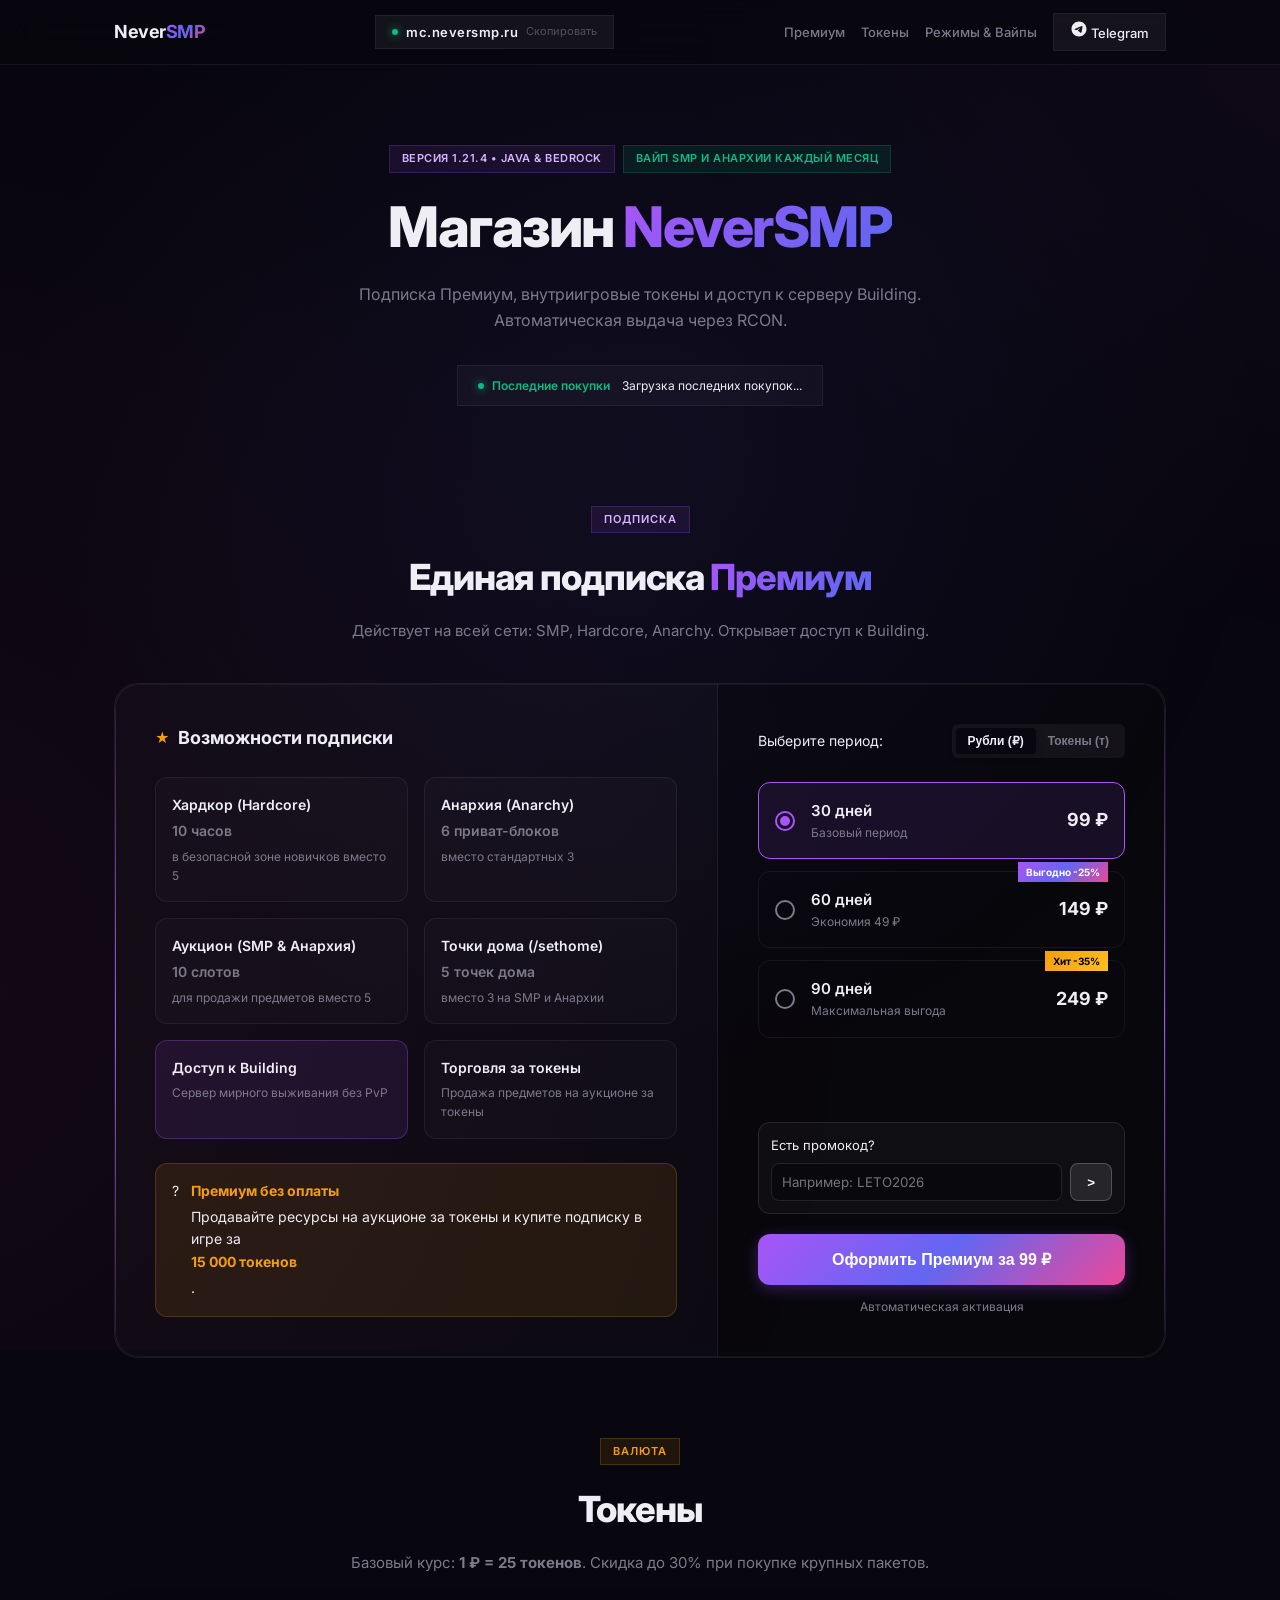
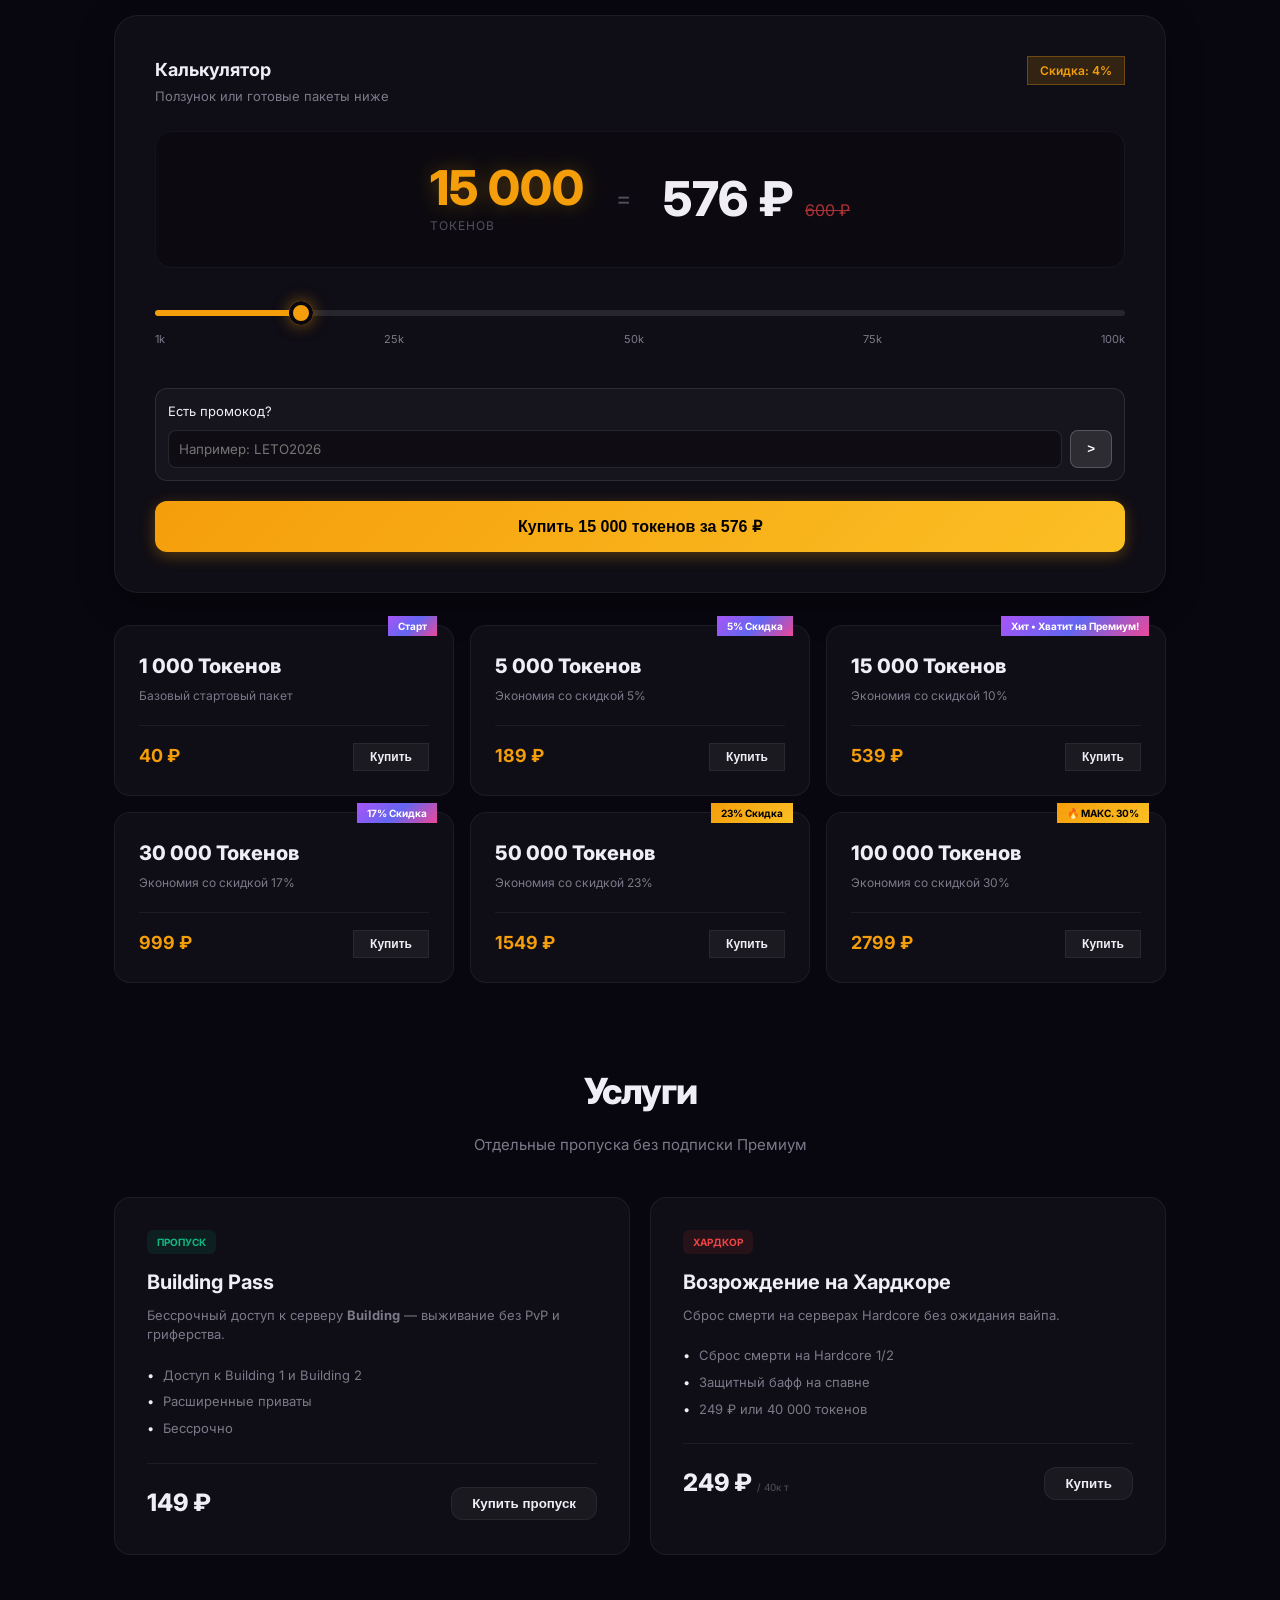
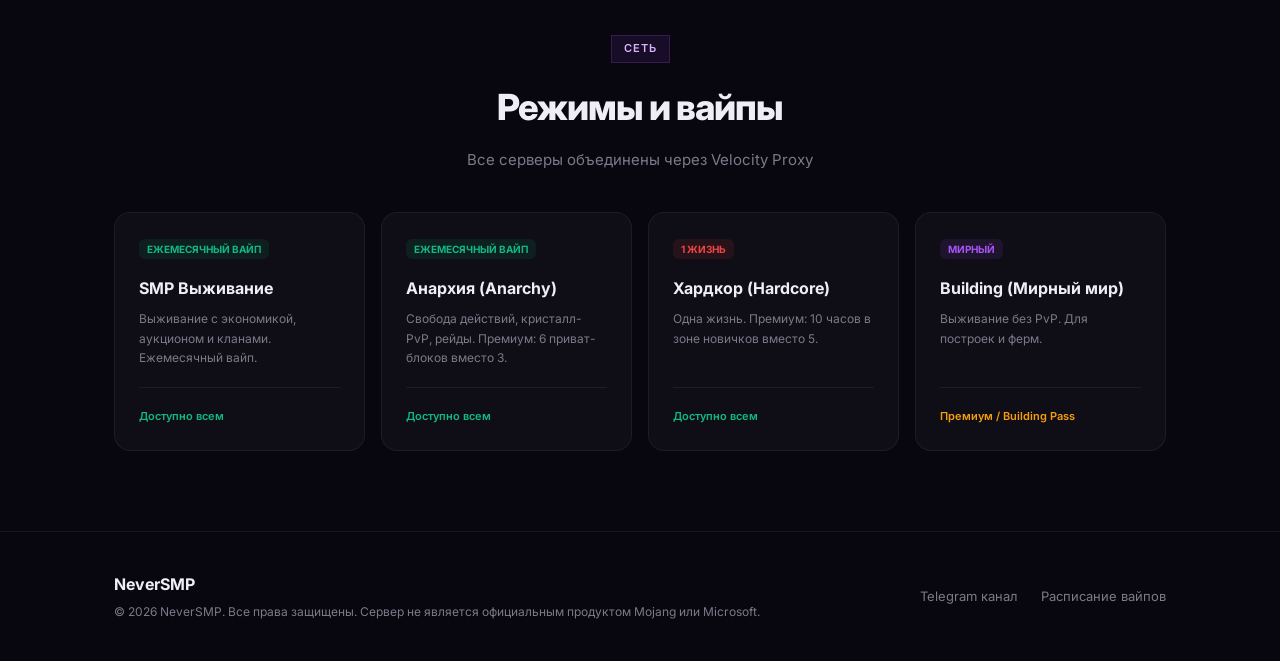
==== commit 8f986a25: "fix(frontend): properly display promo code inline inputs and fix admin template path" ====
--- a/frontend/index.html
+++ b/frontend/index.html
@@ -182,6 +182,15 @@
                             </div>
                         </div>
 
+                        <div class="inline-promo-box" style="margin-bottom: 20px; background: rgba(255,255,255,0.03); padding: 12px; border-radius: 12px; border: 1px solid rgba(255,255,255,0.1);">
+                            <div style="font-size: 13px; color: var(--text-muted); margin-bottom: 8px;">Есть промокод?</div>
+                            <div style="display: flex; gap: 8px;">
+                                <input type="text" id="inline-promo-premium" placeholder="Например: LETO2026" style="flex: 1; padding: 10px; border-radius: 8px; border: 1px solid rgba(255,255,255,0.1); background: rgba(0,0,0,0.3); color: white; outline: none; font-family: inherit;">
+                                <button type="button" onclick="applyInlinePromo('premium')" style="padding: 10px 16px; background: rgba(255,255,255,0.1); border: 1px solid rgba(255,255,255,0.2); border-radius: 8px; color: white; cursor: pointer; font-weight: 600;">></button>
+                            </div>
+                            <div id="inline-promo-msg-premium" style="font-size: 12px; margin-top: 6px; display: none;"></div>
+                        </div>
+
                         <div class="buy-cta-box">
                             <button class="primary-glow-btn" id="buy-premium-btn">
                                 <span>Оформить Премиум за <strong id="selected-tier-price">99 ₽</strong></span>
@@ -233,6 +242,15 @@
                             <span>75k</span>
                             <span>100k</span>
                         </div>
+                    </div>
+
+                    <div class="inline-promo-box" style="margin-top: 15px; margin-bottom: 20px; background: rgba(255,255,255,0.03); padding: 12px; border-radius: 12px; border: 1px solid rgba(255,255,255,0.1);">
+                        <div style="font-size: 13px; color: var(--text-muted); margin-bottom: 8px;">Есть промокод?</div>
+                        <div style="display: flex; gap: 8px;">
+                            <input type="text" id="inline-promo-tokens" placeholder="Например: LETO2026" style="flex: 1; padding: 10px; border-radius: 8px; border: 1px solid rgba(255,255,255,0.1); background: rgba(0,0,0,0.3); color: white; outline: none; font-family: inherit;">
+                            <button type="button" onclick="applyInlinePromo('tokens')" style="padding: 10px 16px; background: rgba(255,255,255,0.1); border: 1px solid rgba(255,255,255,0.2); border-radius: 8px; color: white; cursor: pointer; font-weight: 600;">></button>
+                        </div>
+                        <div id="inline-promo-msg-tokens" style="font-size: 12px; margin-top: 6px; display: none;"></div>
                     </div>
 
                     <div class="calc-buy-action">
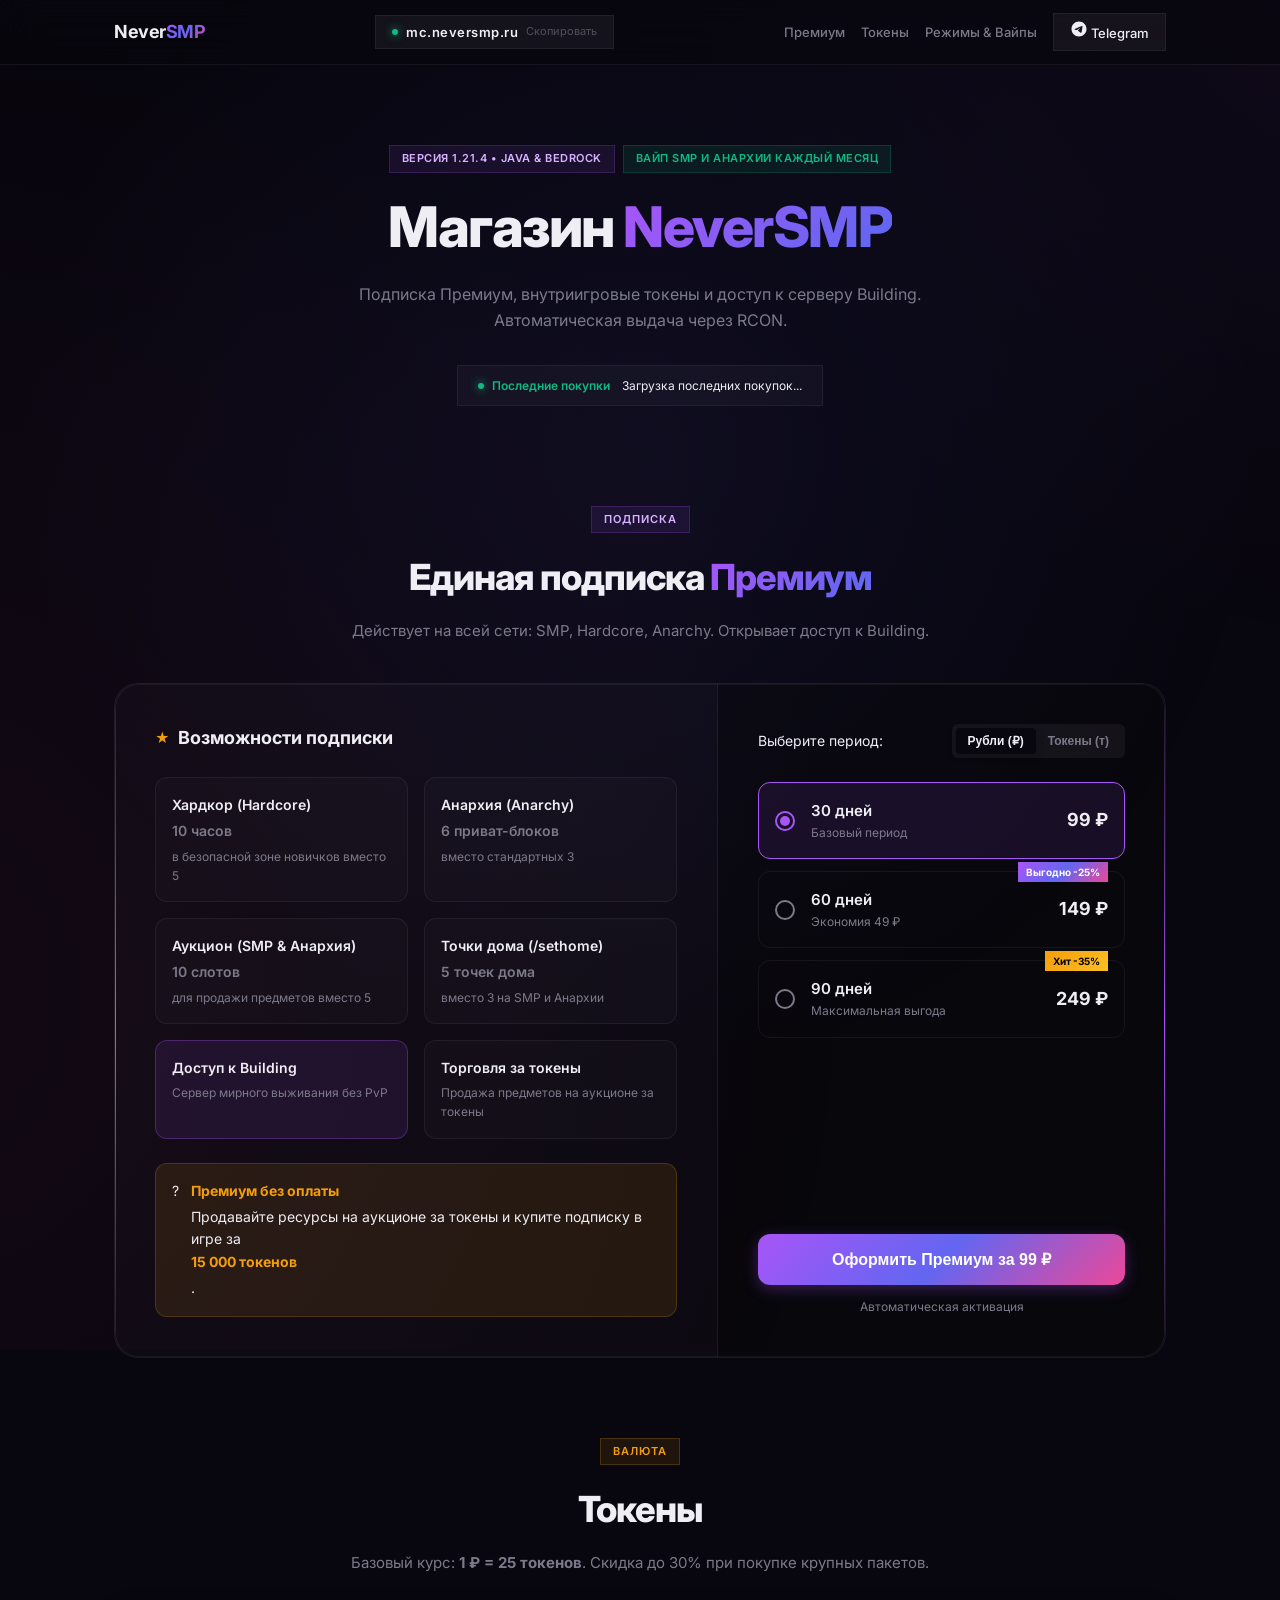
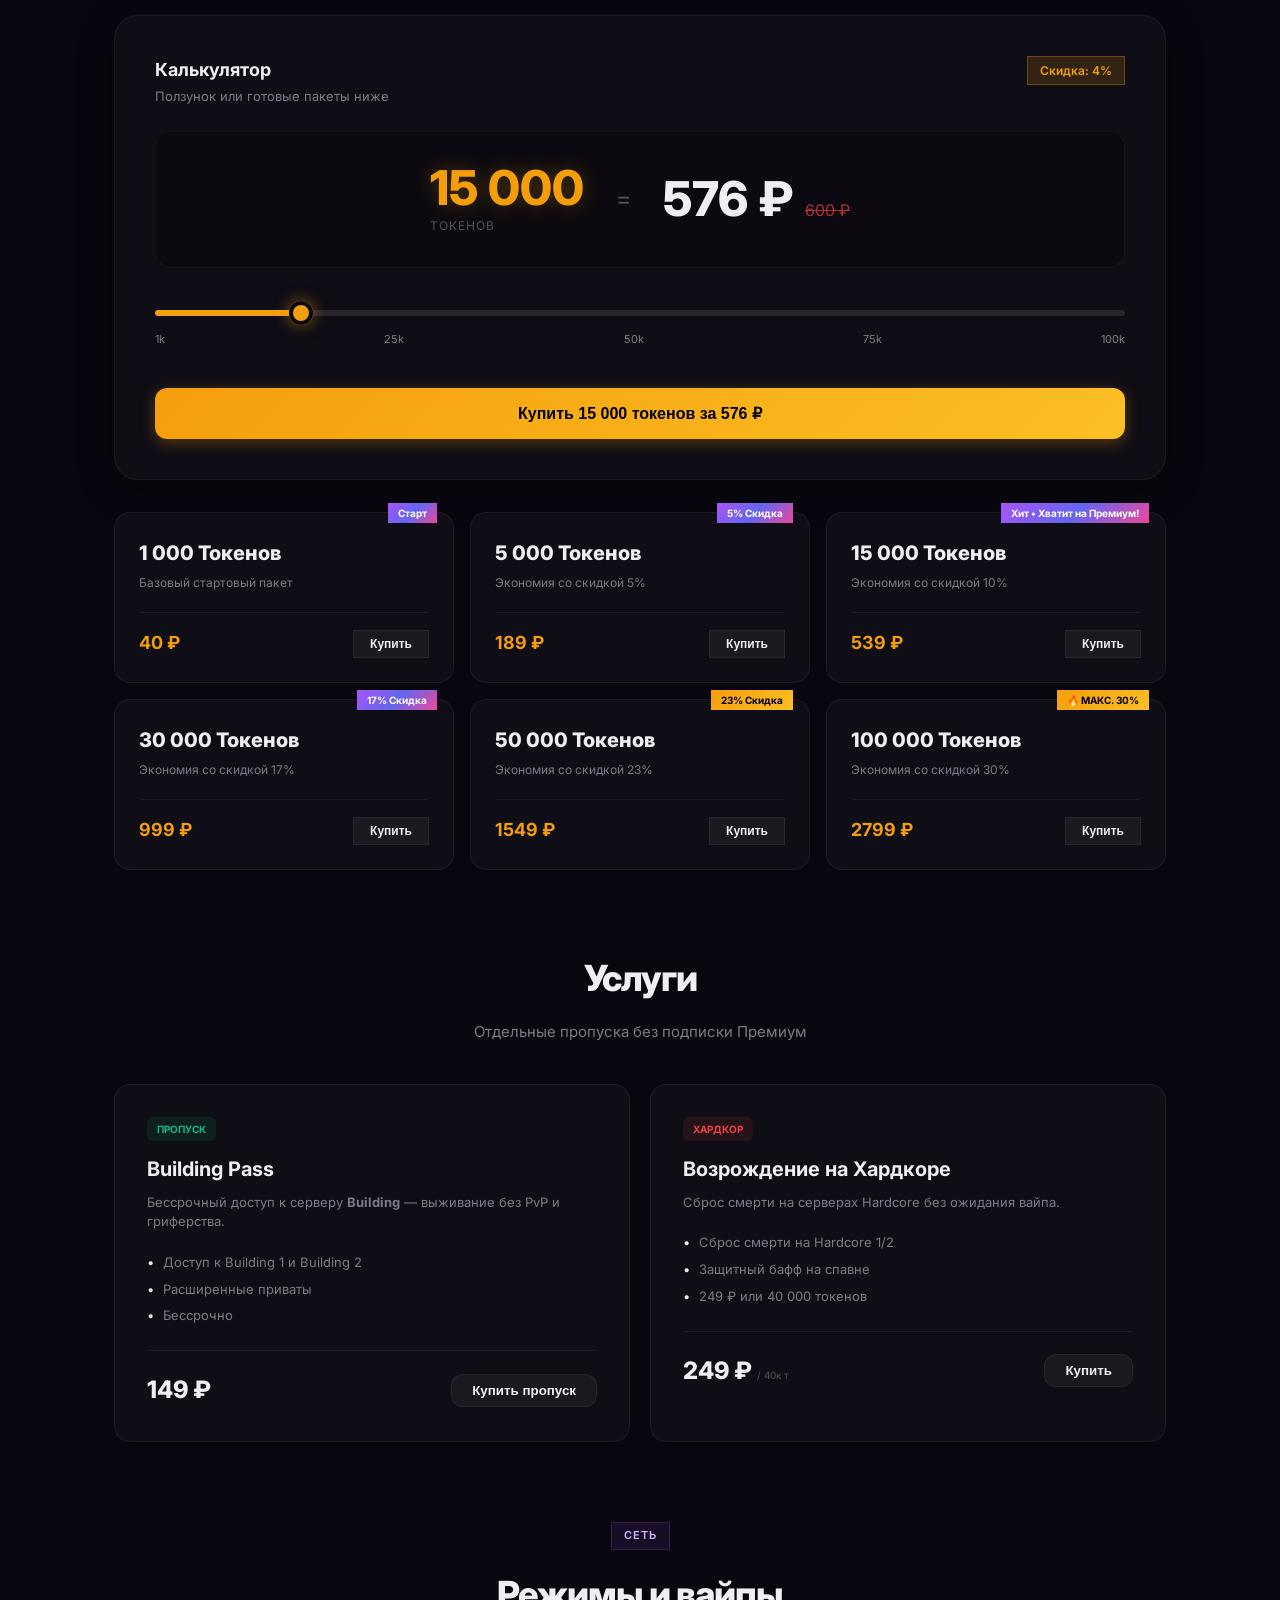
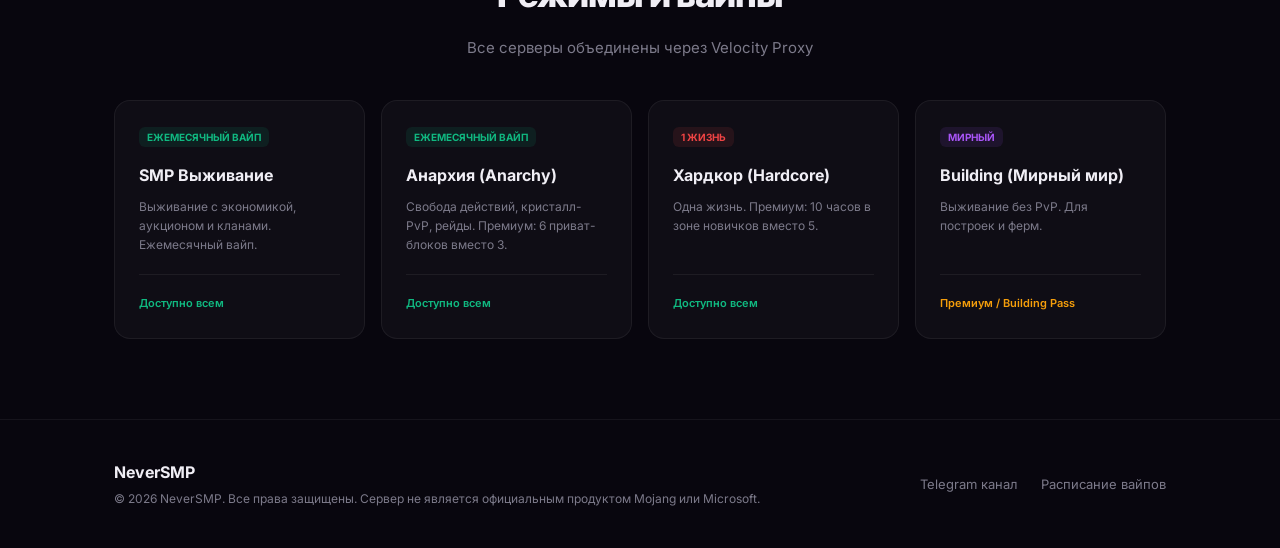
==== commit e12f2c42: "chore(frontend): remove redundant server selection and inline promo inputs" ====
--- a/frontend/index.html
+++ b/frontend/index.html
@@ -182,15 +182,6 @@
                             </div>
                         </div>
 
-                        <div class="inline-promo-box" style="margin-bottom: 20px; background: rgba(255,255,255,0.03); padding: 12px; border-radius: 12px; border: 1px solid rgba(255,255,255,0.1);">
-                            <div style="font-size: 13px; color: var(--text-muted); margin-bottom: 8px;">Есть промокод?</div>
-                            <div style="display: flex; gap: 8px;">
-                                <input type="text" id="inline-promo-premium" placeholder="Например: LETO2026" style="flex: 1; padding: 10px; border-radius: 8px; border: 1px solid rgba(255,255,255,0.1); background: rgba(0,0,0,0.3); color: white; outline: none; font-family: inherit;">
-                                <button type="button" onclick="applyInlinePromo('premium')" style="padding: 10px 16px; background: rgba(255,255,255,0.1); border: 1px solid rgba(255,255,255,0.2); border-radius: 8px; color: white; cursor: pointer; font-weight: 600;">></button>
-                            </div>
-                            <div id="inline-promo-msg-premium" style="font-size: 12px; margin-top: 6px; display: none;"></div>
-                        </div>
-
                         <div class="buy-cta-box">
                             <button class="primary-glow-btn" id="buy-premium-btn">
                                 <span>Оформить Премиум за <strong id="selected-tier-price">99 ₽</strong></span>
@@ -242,15 +233,6 @@
                             <span>75k</span>
                             <span>100k</span>
                         </div>
-                    </div>
-
-                    <div class="inline-promo-box" style="margin-top: 15px; margin-bottom: 20px; background: rgba(255,255,255,0.03); padding: 12px; border-radius: 12px; border: 1px solid rgba(255,255,255,0.1);">
-                        <div style="font-size: 13px; color: var(--text-muted); margin-bottom: 8px;">Есть промокод?</div>
-                        <div style="display: flex; gap: 8px;">
-                            <input type="text" id="inline-promo-tokens" placeholder="Например: LETO2026" style="flex: 1; padding: 10px; border-radius: 8px; border: 1px solid rgba(255,255,255,0.1); background: rgba(0,0,0,0.3); color: white; outline: none; font-family: inherit;">
-                            <button type="button" onclick="applyInlinePromo('tokens')" style="padding: 10px 16px; background: rgba(255,255,255,0.1); border: 1px solid rgba(255,255,255,0.2); border-radius: 8px; color: white; cursor: pointer; font-weight: 600;">></button>
-                        </div>
-                        <div id="inline-promo-msg-tokens" style="font-size: 12px; margin-top: 6px; display: none;"></div>
                     </div>
 
                     <div class="calc-buy-action">
@@ -412,17 +394,6 @@
                 </div>
 
                 <div class="form-group">
-                    <label for="server-select">Сервер для выдачи</label>
-                    <select id="server-select" class="form-select">
-                        <option value="global" selected>Вся сеть (Global)</option>
-                        <option value="smp1">SMP-1 (Выживание)</option>
-                        <option value="hardcore1">Hardcore-1 (Хардкор)</option>
-                        <option value="anarchy1">Anarchy-1 (Анархия)</option>
-                        <option value="building1">Building-1 (Мирный сервер)</option>
-                    </select>
-                </div>
-
-                <div class="form-group">
                     <label for="promo-code">Промокод на скидку</label>
                     <div class="promo-input-row">
                         <input type="text" id="promo-code" placeholder="NEVER2026" maxlength="20">
